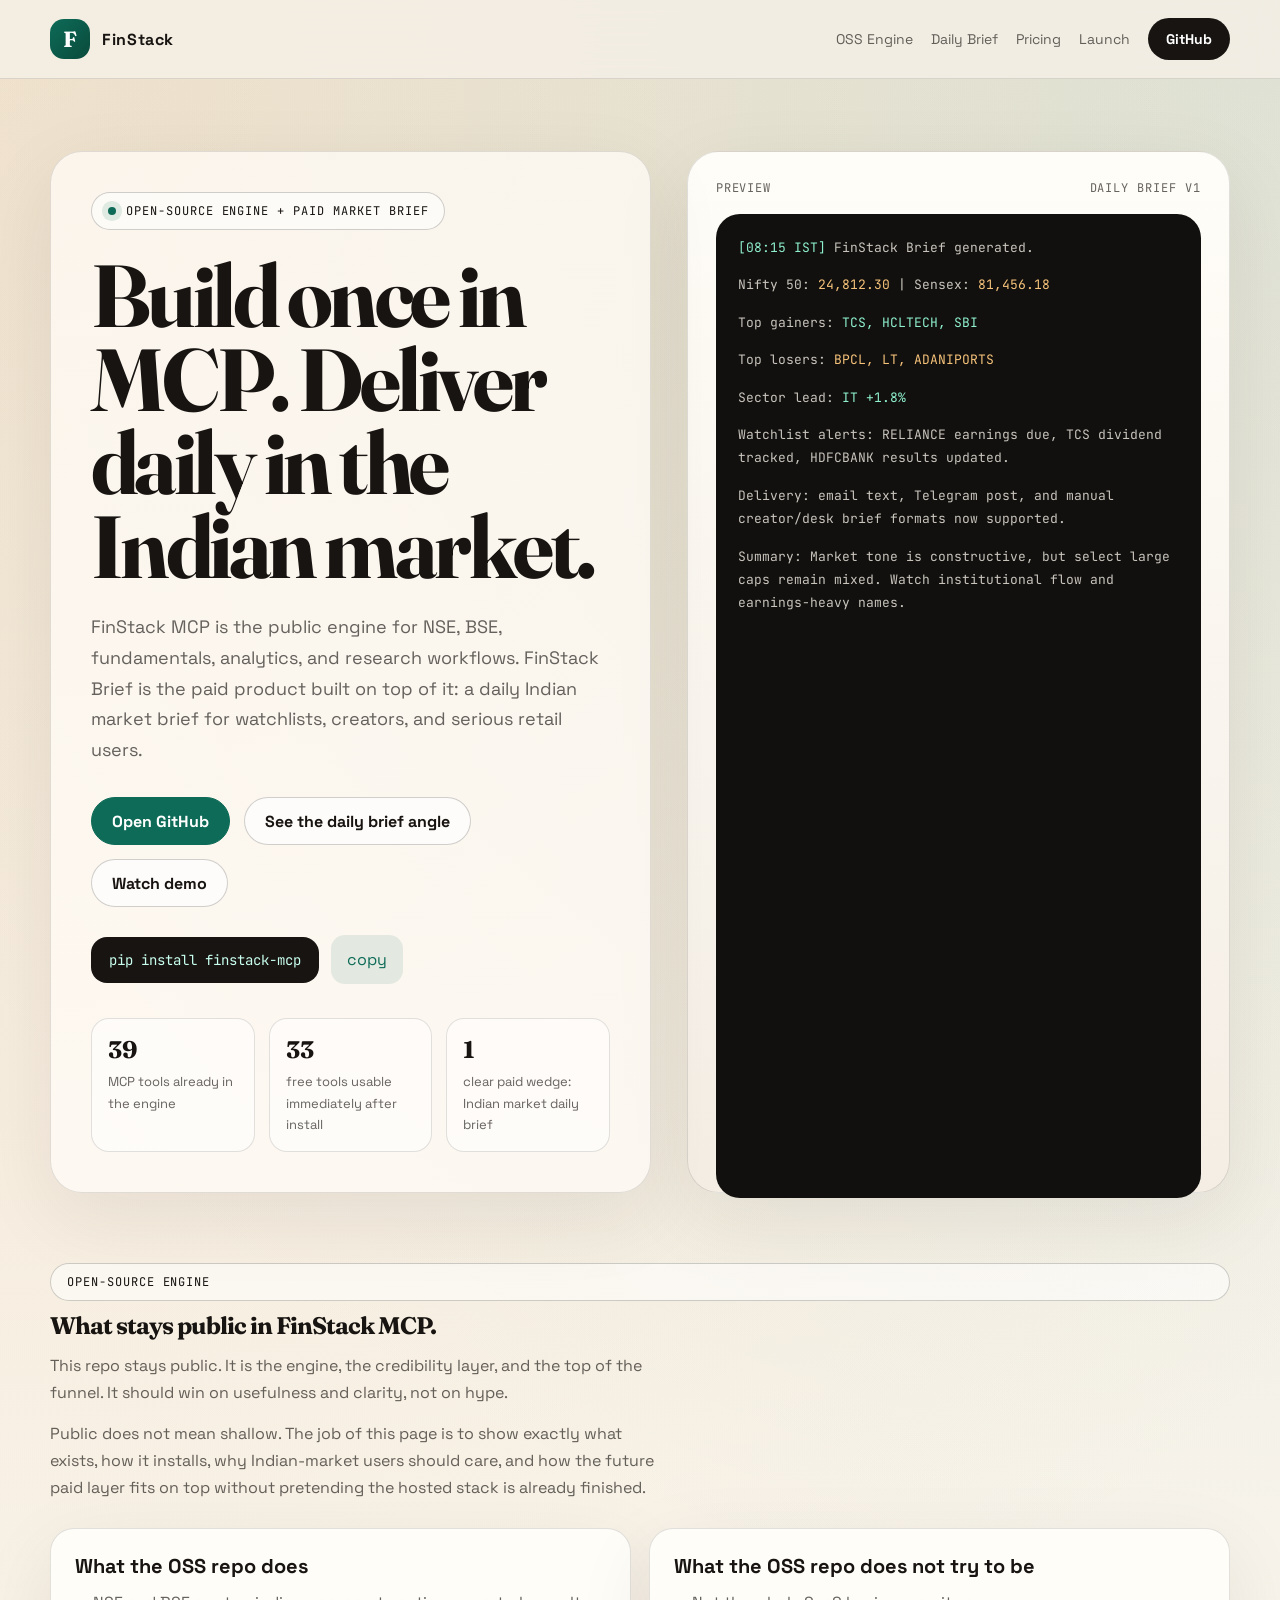
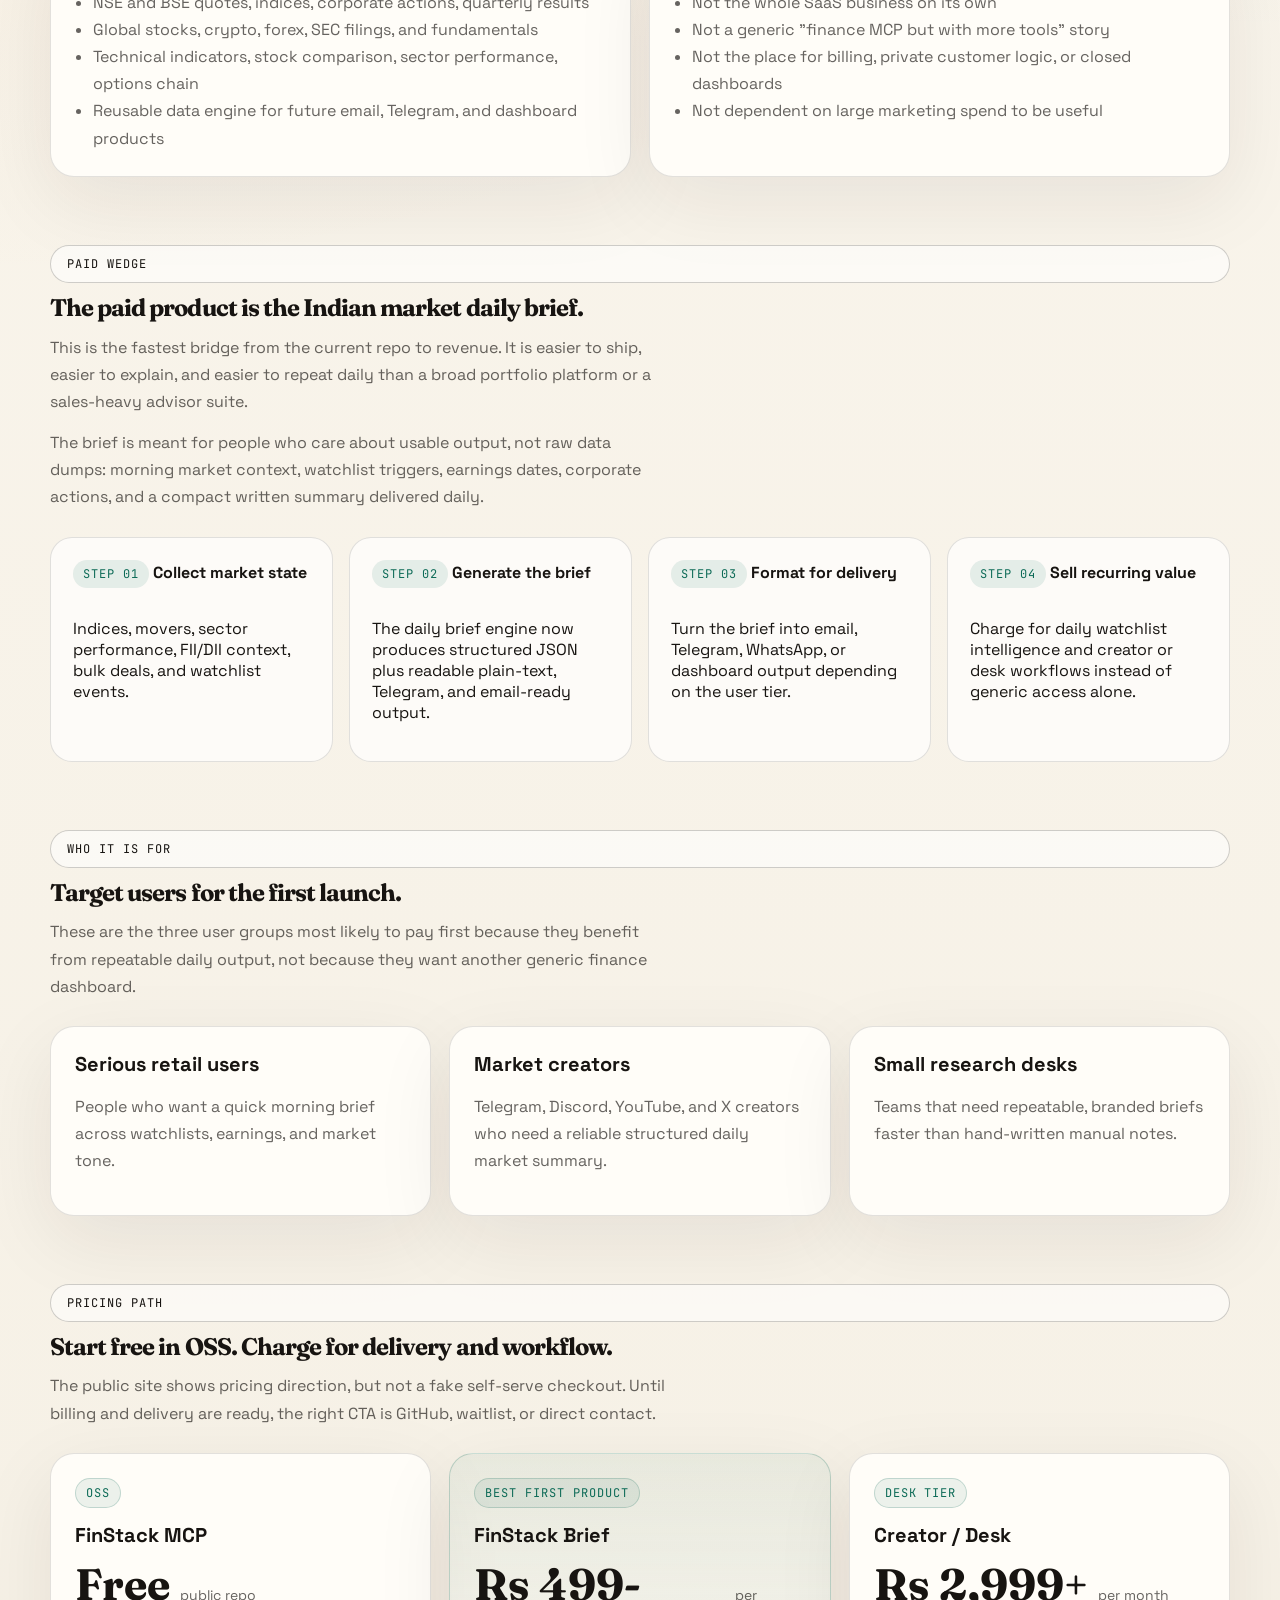
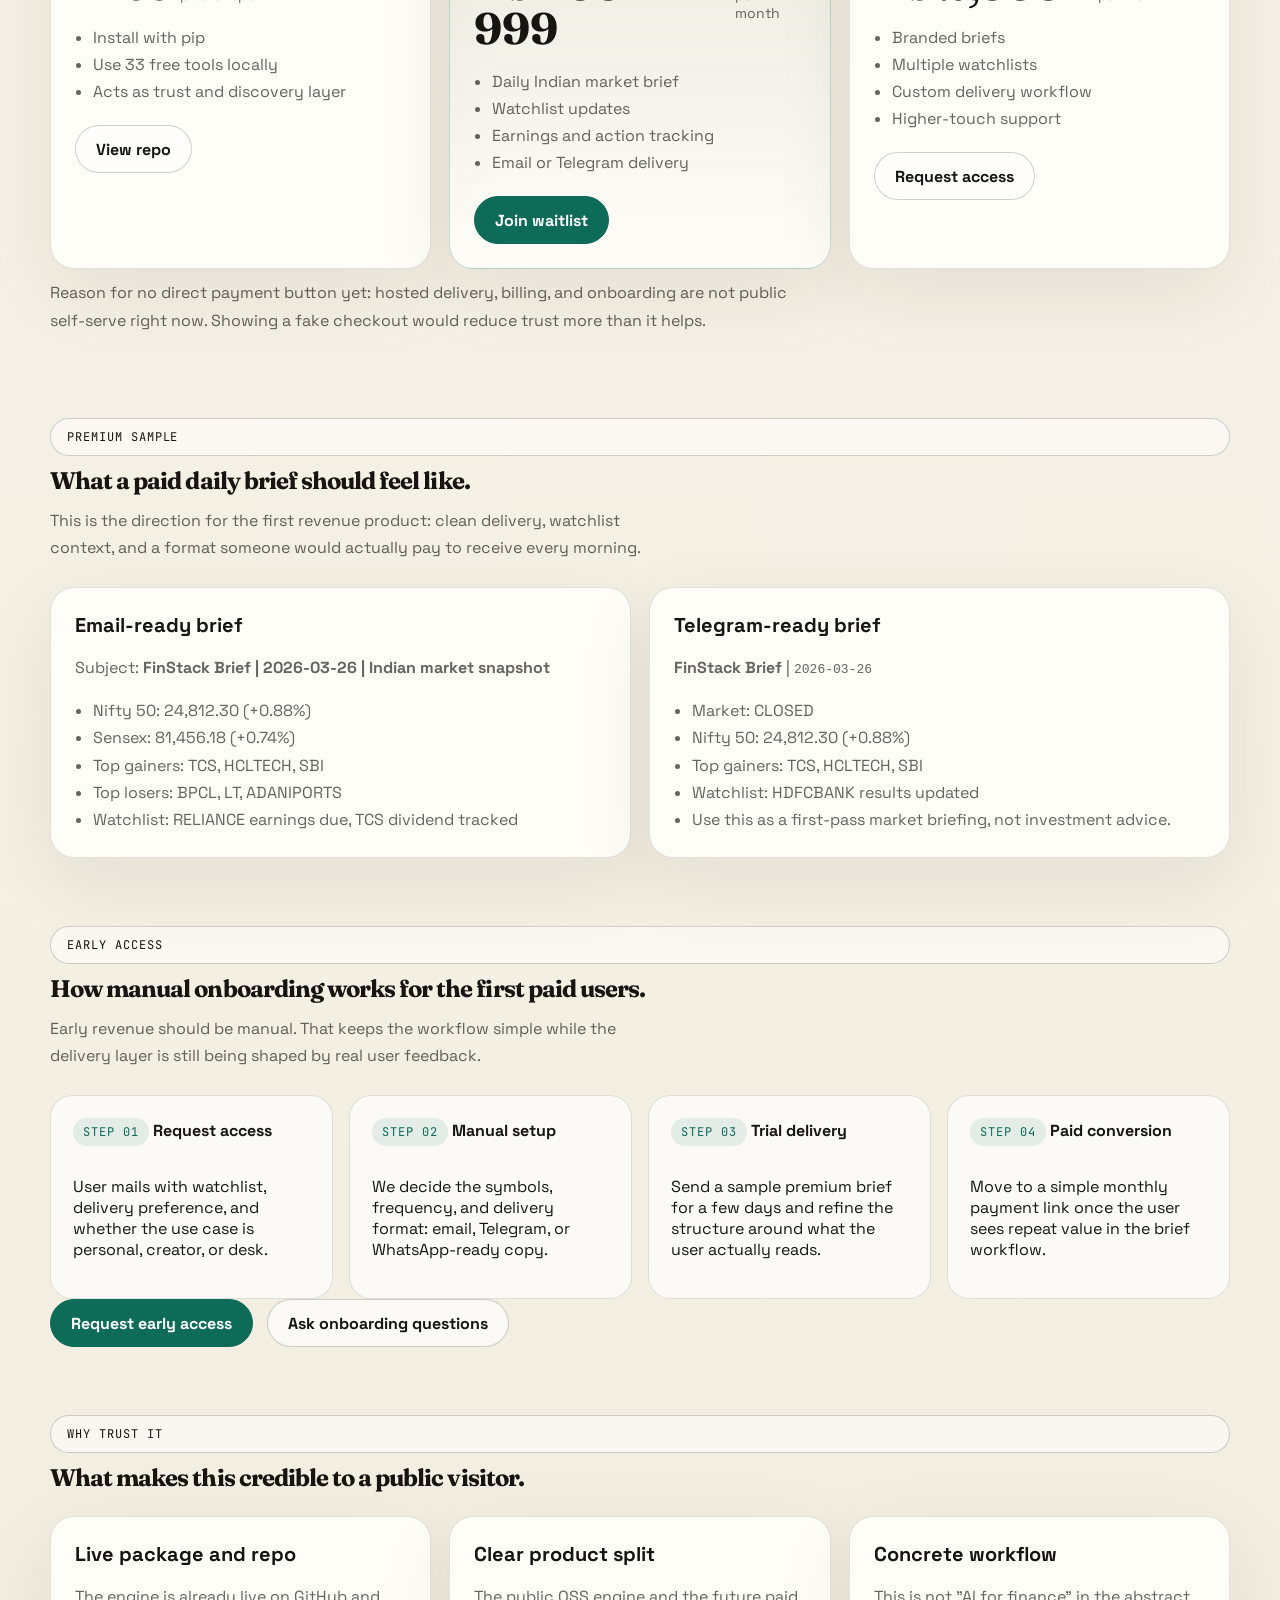
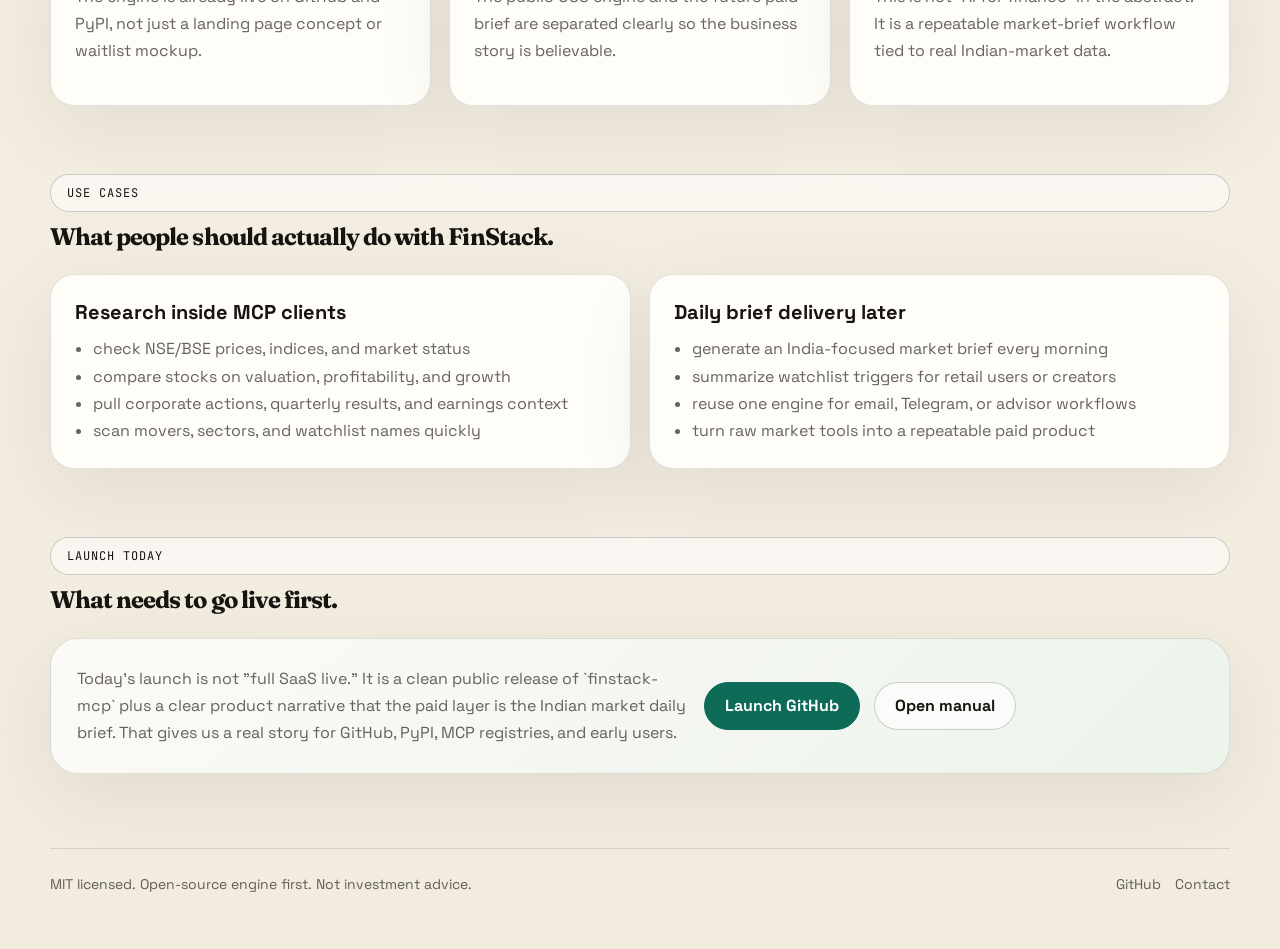
==== landing-page/index.html @ 4c9b4489 "Add delivery-ready brief formats" ====
<!DOCTYPE html>
<html lang="en">
<head>
  <meta charset="UTF-8" />
  <meta name="viewport" content="width=device-width, initial-scale=1.0" />
  <title>FinStack | India-First Market Intelligence</title>
  <meta
    name="description"
    content="FinStack MCP is the open-source engine for Indian market data. FinStack Brief is the paid daily market brief built on top of it."
  />
  <link rel="preconnect" href="https://fonts.googleapis.com" />
  <link rel="preconnect" href="https://fonts.gstatic.com" crossorigin />
  <link
    href="https://fonts.googleapis.com/css2?family=Fraunces:opsz,wght@9..144,600;9..144,700&family=Space+Grotesk:wght@400;500;700&family=JetBrains+Mono:wght@400;600&display=swap"
    rel="stylesheet"
  />
  <style>
    :root {
      --bg: #f6f1e8;
      --surface: rgba(255, 252, 246, 0.76);
      --surface-strong: #fffdf8;
      --ink: #171411;
      --muted: rgba(23, 20, 17, 0.66);
      --line: rgba(23, 20, 17, 0.12);
      --line-strong: rgba(23, 20, 17, 0.2);
      --accent: #0d6b57;
      --accent-soft: rgba(13, 107, 87, 0.1);
      --highlight: #d58d3d;
      --shadow: 0 24px 80px rgba(38, 31, 23, 0.08);
      --radius: 24px;
    }

    * {
      box-sizing: border-box;
    }

    html {
      scroll-behavior: smooth;
    }

    body {
      margin: 0;
      font-family: "Space Grotesk", sans-serif;
      color: var(--ink);
      background:
        radial-gradient(circle at top left, rgba(213, 141, 61, 0.18), transparent 32%),
        radial-gradient(circle at top right, rgba(13, 107, 87, 0.12), transparent 28%),
        linear-gradient(180deg, #fbf7ef 0%, #f2ecdf 100%);
    }

    a {
      color: inherit;
      text-decoration: none;
    }

    button {
      font: inherit;
    }

    .shell {
      width: min(1180px, calc(100vw - 32px));
      margin: 0 auto;
    }

    .pill {
      display: inline-flex;
      align-items: center;
      gap: 10px;
      padding: 10px 16px;
      border: 1px solid var(--line-strong);
      border-radius: 999px;
      background: rgba(255, 255, 255, 0.55);
      font-family: "JetBrains Mono", monospace;
      font-size: 12px;
      letter-spacing: 0.08em;
      text-transform: uppercase;
    }

    .pill-dot {
      width: 8px;
      height: 8px;
      border-radius: 999px;
      background: var(--accent);
      box-shadow: 0 0 0 6px rgba(13, 107, 87, 0.12);
    }

    header {
      position: sticky;
      top: 0;
      z-index: 30;
      backdrop-filter: blur(16px);
      background: rgba(246, 241, 232, 0.8);
      border-bottom: 1px solid var(--line);
    }

    .nav {
      display: flex;
      align-items: center;
      justify-content: space-between;
      padding: 18px 0;
      gap: 24px;
    }

    .brand {
      display: flex;
      align-items: center;
      gap: 12px;
      font-weight: 700;
      letter-spacing: 0.04em;
    }

    .brand-mark {
      width: 40px;
      height: 40px;
      border-radius: 14px;
      display: grid;
      place-items: center;
      background: linear-gradient(135deg, var(--accent), #0a4a3c);
      color: #fff;
      font-family: "Fraunces", serif;
      font-size: 22px;
    }

    .nav-links {
      display: flex;
      align-items: center;
      gap: 18px;
      font-size: 14px;
      color: var(--muted);
    }

    .nav-links a:hover {
      color: var(--ink);
    }

    .nav-cta {
      padding: 12px 18px;
      border-radius: 999px;
      background: var(--ink);
      color: #fff;
      font-size: 14px;
      font-weight: 700;
    }

    .nav-toggle {
      display: none;
      width: 52px;
      height: 52px;
      border: 1px solid var(--line-strong);
      border-radius: 18px;
      background: rgba(255, 255, 255, 0.62);
      align-items: center;
      justify-content: center;
      flex-direction: column;
      gap: 5px;
      cursor: pointer;
      box-shadow: var(--shadow);
      padding: 0;
    }

    .nav-toggle span {
      width: 20px;
      height: 2px;
      border-radius: 999px;
      background: var(--ink);
      transition: transform 0.22s ease, opacity 0.22s ease;
    }

    .nav-toggle.open span:nth-child(1) {
      transform: translateY(7px) rotate(45deg);
    }

    .nav-toggle.open span:nth-child(2) {
      opacity: 0;
    }

    .nav-toggle.open span:nth-child(3) {
      transform: translateY(-7px) rotate(-45deg);
    }

    .mobile-menu {
      position: fixed;
      inset: 82px 12px auto;
      z-index: 35;
      padding: 18px;
      border: 1px solid var(--line);
      border-radius: 28px;
      background: rgba(255, 252, 246, 0.94);
      box-shadow: 0 30px 90px rgba(32, 26, 18, 0.18);
      backdrop-filter: blur(20px);
      display: grid;
      gap: 10px;
      opacity: 0;
      pointer-events: none;
      transform: translateY(-12px);
      transition: opacity 0.22s ease, transform 0.22s ease;
    }

    .mobile-menu.open {
      opacity: 1;
      pointer-events: auto;
      transform: translateY(0);
    }

    .mobile-menu a {
      padding: 14px 16px;
      border-radius: 18px;
      background: rgba(255, 255, 255, 0.66);
      border: 1px solid rgba(23, 20, 17, 0.08);
      font-weight: 600;
    }

    .mobile-menu a.mobile-cta {
      background: var(--ink);
      color: #fff;
    }

    .hero {
      padding: 72px 0 36px;
      display: grid;
      grid-template-columns: minmax(0, 1.05fr) minmax(340px, 0.95fr);
      gap: 36px;
      align-items: stretch;
    }

    .hero-copy,
    .hero-card {
      border: 1px solid var(--line);
      border-radius: 32px;
      background: var(--surface);
      box-shadow: var(--shadow);
    }

    .hero-copy {
      padding: 40px;
      position: relative;
      overflow: hidden;
    }

    .hero-copy::after {
      content: "";
      position: absolute;
      inset: auto -10% -40% auto;
      width: 320px;
      height: 320px;
      border-radius: 999px;
      background: radial-gradient(circle, rgba(13, 107, 87, 0.18), transparent 65%);
      pointer-events: none;
    }

    h1,
    h2 {
      margin: 0;
      font-family: "Fraunces", serif;
      line-height: 0.95;
      letter-spacing: -0.04em;
    }

    h1 {
      margin-top: 24px;
      font-size: clamp(48px, 8vw, 88px);
      max-width: 760px;
    }

    .hero-sub {
      max-width: 620px;
      margin: 24px 0 32px;
      font-size: 18px;
      line-height: 1.7;
      color: var(--muted);
    }

    .hero-actions {
      display: flex;
      flex-wrap: wrap;
      gap: 14px;
      align-items: center;
    }

    .button {
      display: inline-flex;
      align-items: center;
      justify-content: center;
      min-height: 48px;
      padding: 0 20px;
      border-radius: 999px;
      border: 1px solid var(--line-strong);
      font-weight: 700;
      transition: transform 0.2s ease, background 0.2s ease;
    }

    .button:hover {
      transform: translateY(-1px);
    }

    .button.primary {
      background: var(--accent);
      color: #fff;
      border-color: var(--accent);
    }

    .button.secondary {
      background: rgba(255, 255, 255, 0.65);
    }

    .command {
      margin-top: 28px;
      display: flex;
      flex-wrap: wrap;
      gap: 12px;
      align-items: center;
    }

    .command code {
      padding: 14px 18px;
      border-radius: 16px;
      background: #171411;
      color: #c9ffef;
      font-family: "JetBrains Mono", monospace;
      font-size: 14px;
      overflow-wrap: anywhere;
    }

    .command button {
      border: 0;
      border-radius: 14px;
      padding: 14px 16px;
      background: var(--accent-soft);
      color: var(--accent);
      cursor: pointer;
    }

    .hero-grid {
      margin-top: 34px;
      display: grid;
      grid-template-columns: repeat(3, minmax(0, 1fr));
      gap: 14px;
    }

    .mini-card {
      padding: 16px;
      border-radius: 18px;
      border: 1px solid var(--line);
      background: rgba(255, 255, 255, 0.55);
    }

    .mini-card strong {
      display: block;
      margin-bottom: 6px;
      font-size: 24px;
      font-family: "Fraunces", serif;
    }

    .mini-card span {
      color: var(--muted);
      font-size: 13px;
      line-height: 1.5;
    }

    .hero-card {
      padding: 28px;
      display: flex;
      flex-direction: column;
      gap: 18px;
      background:
        linear-gradient(180deg, rgba(255, 253, 248, 0.92), rgba(243, 236, 226, 0.92)),
        var(--surface);
    }

    .card-head {
      display: flex;
      align-items: center;
      justify-content: space-between;
      gap: 12px;
      font-family: "JetBrains Mono", monospace;
      font-size: 12px;
      color: var(--muted);
      text-transform: uppercase;
      letter-spacing: 0.08em;
    }

    .brief-preview {
      padding: 22px;
      border-radius: 24px;
      background: #11100e;
      color: #f6f1e8;
      font-family: "JetBrains Mono", monospace;
      min-height: 100%;
    }

    .brief-preview .accent {
      color: #8ff0ce;
    }

    .brief-preview .highlight {
      color: #f6c27a;
    }

    .brief-preview p {
      margin: 0 0 14px;
      line-height: 1.8;
      font-size: 13px;
      color: rgba(246, 241, 232, 0.8);
    }

    section {
      padding: 34px 0;
    }

    .section-title {
      display: grid;
      gap: 14px;
      margin-bottom: 26px;
    }

    .section-title p {
      margin: 0;
      max-width: 620px;
      color: var(--muted);
      line-height: 1.7;
    }

    .section-note {
      margin-top: 10px;
      color: var(--muted);
      line-height: 1.7;
      max-width: 760px;
    }

    .dual-grid,
    .three-grid,
    .pricing-grid {
      display: grid;
      gap: 18px;
    }

    .dual-grid {
      grid-template-columns: repeat(2, minmax(0, 1fr));
    }

    .three-grid,
    .pricing-grid {
      grid-template-columns: repeat(3, minmax(0, 1fr));
    }

    .panel {
      padding: 24px;
      border: 1px solid var(--line);
      border-radius: var(--radius);
      background: var(--surface-strong);
      box-shadow: var(--shadow);
    }

    .panel h3 {
      margin: 0 0 10px;
      font-size: 20px;
    }

    .panel p,
    .panel li {
      color: var(--muted);
      line-height: 1.7;
    }

    .panel ul {
      padding-left: 18px;
      margin: 0;
    }

    .panel-actions {
      display: flex;
      flex-wrap: wrap;
      gap: 12px;
      margin-top: 20px;
    }

    .flow {
      display: grid;
      grid-template-columns: repeat(4, minmax(0, 1fr));
      gap: 16px;
    }

    .step {
      padding: 22px;
      border-radius: 22px;
      border: 1px solid var(--line);
      background: rgba(255, 255, 255, 0.68);
    }

    .step-label {
      display: inline-flex;
      margin-bottom: 14px;
      padding: 6px 10px;
      border-radius: 999px;
      background: var(--accent-soft);
      color: var(--accent);
      font-family: "JetBrains Mono", monospace;
      font-size: 12px;
      letter-spacing: 0.08em;
      text-transform: uppercase;
    }

    .price {
      display: flex;
      align-items: baseline;
      gap: 10px;
      margin: 14px 0 18px;
    }

    .price strong {
      font-family: "Fraunces", serif;
      font-size: 44px;
      line-height: 1;
    }

    .price span {
      color: var(--muted);
      font-size: 14px;
    }

    .pricing-grid .panel.featured {
      border-color: rgba(13, 107, 87, 0.22);
      background: linear-gradient(180deg, rgba(13, 107, 87, 0.06), rgba(255, 253, 248, 0.95));
    }

    .tag {
      display: inline-flex;
      margin-bottom: 14px;
      padding: 6px 10px;
      border-radius: 999px;
      border: 1px solid rgba(13, 107, 87, 0.2);
      background: rgba(13, 107, 87, 0.08);
      color: var(--accent);
      font-family: "JetBrains Mono", monospace;
      font-size: 12px;
      text-transform: uppercase;
      letter-spacing: 0.08em;
    }

    .launch-card {
      display: grid;
      grid-template-columns: minmax(0, 1.1fr) minmax(280px, 0.9fr);
      gap: 18px;
      align-items: center;
      padding: 26px;
      border-radius: 28px;
      border: 1px solid var(--line);
      background: linear-gradient(135deg, rgba(255, 255, 255, 0.72), rgba(233, 246, 239, 0.72));
      box-shadow: var(--shadow);
    }

    .launch-card p {
      margin: 0;
      color: var(--muted);
      line-height: 1.7;
    }

    footer {
      padding: 40px 0 56px;
      color: var(--muted);
      font-size: 14px;
    }

    .footer-grid {
      display: flex;
      align-items: center;
      justify-content: space-between;
      gap: 18px;
      flex-wrap: wrap;
      padding-top: 26px;
      border-top: 1px solid var(--line);
    }

    .footer-links {
      display: flex;
      flex-wrap: wrap;
      gap: 14px;
    }

    @media (max-width: 980px) {
      .hero,
      .dual-grid,
      .flow,
      .three-grid,
      .pricing-grid,
      .launch-card {
        grid-template-columns: 1fr;
      }

      .nav {
        padding: 16px 0;
      }

      .nav-links {
        display: none;
      }

      .nav-toggle {
        display: inline-flex;
      }
    }

    @media (max-width: 640px) {
      .shell {
        width: min(100vw - 20px, 1180px);
      }

      header {
        position: static;
      }

      .hero-copy,
      .hero-card,
      .panel,
      .launch-card {
        padding: 20px;
      }

      .hero {
        padding-top: 36px;
        gap: 22px;
      }

      h1 {
        font-size: clamp(40px, 16vw, 62px);
      }

      .hero-sub {
        font-size: 16px;
      }

      .hero-grid {
        grid-template-columns: 1fr;
      }

      .hero-actions,
      .command {
        flex-direction: column;
        align-items: stretch;
      }

      .button,
      .command button,
      .command code {
        width: 100%;
        justify-content: center;
      }
    }
  </style>
</head>
<body>
  <header>
    <div class="shell nav">
      <a class="brand" href="./">
        <span class="brand-mark">F</span>
        <span>FinStack</span>
      </a>
      <nav class="nav-links">
        <a href="#engine">OSS Engine</a>
        <a href="#brief">Daily Brief</a>
        <a href="#pricing">Pricing</a>
        <a href="#launch">Launch</a>
        <a
          class="nav-cta"
          href="https://github.com/finstacklabs/finstack-mcp"
          target="_blank"
          rel="noopener noreferrer"
        >GitHub</a>
      </nav>
      <button class="nav-toggle" id="nav-toggle" type="button" aria-label="Open navigation" aria-expanded="false" aria-controls="mobile-menu">
        <span></span>
        <span></span>
        <span></span>
      </button>
    </div>
  </header>

  <div class="mobile-menu" id="mobile-menu">
    <a href="#engine">OSS Engine</a>
    <a href="#brief">Daily Brief</a>
    <a href="#pricing">Pricing</a>
    <a href="#launch">Launch</a>
    <a
      class="mobile-cta"
      href="https://github.com/finstacklabs/finstack-mcp"
      target="_blank"
      rel="noopener noreferrer"
    >Open GitHub</a>
  </div>

  <main class="shell">
    <section class="hero">
      <div class="hero-copy">
        <span class="pill"><span class="pill-dot"></span>Open-source engine + paid market brief</span>
        <h1>Build once in MCP. Deliver daily in the Indian market.</h1>
        <p class="hero-sub">
          FinStack MCP is the public engine for NSE, BSE, fundamentals, analytics, and research workflows.
          FinStack Brief is the paid product built on top of it: a daily Indian market brief for watchlists,
          creators, and serious retail users.
        </p>
        <div class="hero-actions">
          <a
            class="button primary"
            href="https://github.com/finstacklabs/finstack-mcp"
            target="_blank"
            rel="noopener noreferrer"
          >Open GitHub</a>
          <a class="button secondary" href="#brief">See the daily brief angle</a>
          <a
            class="button secondary"
            href="https://drive.google.com/file/d/1sWKAB2K62oUG14YtS5YqEo72Unr9xfq3/view?usp=sharing"
            target="_blank"
            rel="noopener noreferrer"
          >Watch demo</a>
        </div>
        <div class="command">
          <code id="install-command">pip install finstack-mcp</code>
          <button id="copy-button" type="button">copy</button>
        </div>
        <div class="hero-grid">
          <div class="mini-card">
            <strong>39</strong>
            <span>MCP tools already in the engine</span>
          </div>
          <div class="mini-card">
            <strong>33</strong>
            <span>free tools usable immediately after install</span>
          </div>
          <div class="mini-card">
            <strong>1</strong>
            <span>clear paid wedge: Indian market daily brief</span>
          </div>
        </div>
      </div>

      <aside class="hero-card">
        <div class="card-head">
          <span>Preview</span>
          <span>Daily Brief V1</span>
        </div>
        <div class="brief-preview">
          <p><span class="accent">[08:15 IST]</span> FinStack Brief generated.</p>
          <p>Nifty 50: <span class="highlight">24,812.30</span> | Sensex: <span class="highlight">81,456.18</span></p>
          <p>Top gainers: <span class="accent">TCS, HCLTECH, SBI</span></p>
          <p>Top losers: <span class="highlight">BPCL, LT, ADANIPORTS</span></p>
          <p>Sector lead: <span class="accent">IT +1.8%</span></p>
          <p>Watchlist alerts: RELIANCE earnings due, TCS dividend tracked, HDFCBANK results updated.</p>
          <p>Delivery: email text, Telegram post, and manual creator/desk brief formats now supported.</p>
          <p>Summary: Market tone is constructive, but select large caps remain mixed. Watch institutional flow and earnings-heavy names.</p>
        </div>
      </aside>
    </section>

    <section id="engine">
      <div class="section-title">
        <span class="pill">Open-source engine</span>
        <h2>What stays public in FinStack MCP.</h2>
        <p>
          This repo stays public. It is the engine, the credibility layer, and the top of the funnel.
          It should win on usefulness and clarity, not on hype.
        </p>
        <p class="section-note">
          Public does not mean shallow. The job of this page is to show exactly what exists, how it installs,
          why Indian-market users should care, and how the future paid layer fits on top without pretending the hosted stack is already finished.
        </p>
      </div>
      <div class="dual-grid">
        <article class="panel">
          <h3>What the OSS repo does</h3>
          <ul>
            <li>NSE and BSE quotes, indices, corporate actions, quarterly results</li>
            <li>Global stocks, crypto, forex, SEC filings, and fundamentals</li>
            <li>Technical indicators, stock comparison, sector performance, options chain</li>
            <li>Reusable data engine for future email, Telegram, and dashboard products</li>
          </ul>
        </article>
        <article class="panel">
          <h3>What the OSS repo does not try to be</h3>
          <ul>
            <li>Not the whole SaaS business on its own</li>
            <li>Not a generic "finance MCP but with more tools" story</li>
            <li>Not the place for billing, private customer logic, or closed dashboards</li>
            <li>Not dependent on large marketing spend to be useful</li>
          </ul>
        </article>
      </div>
    </section>

    <section id="brief">
      <div class="section-title">
        <span class="pill">Paid wedge</span>
        <h2>The paid product is the Indian market daily brief.</h2>
        <p>
          This is the fastest bridge from the current repo to revenue. It is easier to ship, easier to explain,
          and easier to repeat daily than a broad portfolio platform or a sales-heavy advisor suite.
        </p>
        <p class="section-note">
          The brief is meant for people who care about usable output, not raw data dumps: morning market context,
          watchlist triggers, earnings dates, corporate actions, and a compact written summary delivered daily.
        </p>
      </div>
      <div class="flow">
        <article class="step">
          <span class="step-label">Step 01</span>
          <strong>Collect market state</strong>
          <p>Indices, movers, sector performance, FII/DII context, bulk deals, and watchlist events.</p>
        </article>
        <article class="step">
          <span class="step-label">Step 02</span>
          <strong>Generate the brief</strong>
          <p>The daily brief engine now produces structured JSON plus readable plain-text, Telegram, and email-ready output.</p>
        </article>
        <article class="step">
          <span class="step-label">Step 03</span>
          <strong>Format for delivery</strong>
          <p>Turn the brief into email, Telegram, WhatsApp, or dashboard output depending on the user tier.</p>
        </article>
        <article class="step">
          <span class="step-label">Step 04</span>
          <strong>Sell recurring value</strong>
          <p>Charge for daily watchlist intelligence and creator or desk workflows instead of generic access alone.</p>
        </article>
      </div>
    </section>

    <section>
      <div class="section-title">
        <span class="pill">Who it is for</span>
        <h2>Target users for the first launch.</h2>
        <p>
          These are the three user groups most likely to pay first because they benefit from repeatable daily output,
          not because they want another generic finance dashboard.
        </p>
      </div>
      <div class="three-grid">
        <article class="panel">
          <h3>Serious retail users</h3>
          <p>People who want a quick morning brief across watchlists, earnings, and market tone.</p>
        </article>
        <article class="panel">
          <h3>Market creators</h3>
          <p>Telegram, Discord, YouTube, and X creators who need a reliable structured daily market summary.</p>
        </article>
        <article class="panel">
          <h3>Small research desks</h3>
          <p>Teams that need repeatable, branded briefs faster than hand-written manual notes.</p>
        </article>
      </div>
    </section>

    <section id="pricing">
      <div class="section-title">
        <span class="pill">Pricing path</span>
        <h2>Start free in OSS. Charge for delivery and workflow.</h2>
        <p>
          The public site shows pricing direction, but not a fake self-serve checkout. Until billing and delivery are ready,
          the right CTA is GitHub, waitlist, or direct contact.
        </p>
      </div>
      <div class="pricing-grid">
        <article class="panel">
          <span class="tag">OSS</span>
          <h3>FinStack MCP</h3>
          <div class="price"><strong>Free</strong><span>public repo</span></div>
          <ul>
            <li>Install with pip</li>
            <li>Use 33 free tools locally</li>
            <li>Acts as trust and discovery layer</li>
          </ul>
          <div class="panel-actions">
            <a
              class="button secondary"
              href="https://github.com/finstacklabs/finstack-mcp"
              target="_blank"
              rel="noopener noreferrer"
            >View repo</a>
          </div>
        </article>
        <article class="panel featured">
          <span class="tag">Best first product</span>
          <h3>FinStack Brief</h3>
          <div class="price"><strong>Rs 499-999</strong><span>per month</span></div>
          <ul>
            <li>Daily Indian market brief</li>
            <li>Watchlist updates</li>
            <li>Earnings and action tracking</li>
            <li>Email or Telegram delivery</li>
          </ul>
          <div class="panel-actions">
            <a
              class="button primary"
              href="mailto:arunodayya32@gmail.com?subject=FinStack%20Brief%20waitlist"
            >Join waitlist</a>
          </div>
        </article>
        <article class="panel">
          <span class="tag">Desk tier</span>
          <h3>Creator / Desk</h3>
          <div class="price"><strong>Rs 2,999+</strong><span>per month</span></div>
          <ul>
            <li>Branded briefs</li>
            <li>Multiple watchlists</li>
            <li>Custom delivery workflow</li>
            <li>Higher-touch support</li>
          </ul>
          <div class="panel-actions">
            <a
              class="button secondary"
              href="mailto:arunodayya32@gmail.com?subject=FinStack%20Desk%20plan"
            >Request access</a>
          </div>
        </article>
      </div>
      <p class="section-note">
        Reason for no direct payment button yet: hosted delivery, billing, and onboarding are not public self-serve right now.
        Showing a fake checkout would reduce trust more than it helps.
      </p>
    </section>

    <section>
      <div class="section-title">
        <span class="pill">Premium sample</span>
        <h2>What a paid daily brief should feel like.</h2>
        <p>
          This is the direction for the first revenue product: clean delivery, watchlist context, and a format someone would actually pay to receive every morning.
        </p>
      </div>
      <div class="dual-grid">
        <article class="panel">
          <h3>Email-ready brief</h3>
          <p>
            Subject: <strong>FinStack Brief | 2026-03-26 | Indian market snapshot</strong>
          </p>
          <ul>
            <li>Nifty 50: 24,812.30 (+0.88%)</li>
            <li>Sensex: 81,456.18 (+0.74%)</li>
            <li>Top gainers: TCS, HCLTECH, SBI</li>
            <li>Top losers: BPCL, LT, ADANIPORTS</li>
            <li>Watchlist: RELIANCE earnings due, TCS dividend tracked</li>
          </ul>
        </article>
        <article class="panel">
          <h3>Telegram-ready brief</h3>
          <p>
            <strong>FinStack Brief</strong> | <code>2026-03-26</code>
          </p>
          <ul>
            <li>Market: CLOSED</li>
            <li>Nifty 50: 24,812.30 (+0.88%)</li>
            <li>Top gainers: TCS, HCLTECH, SBI</li>
            <li>Watchlist: HDFCBANK results updated</li>
            <li>Use this as a first-pass market briefing, not investment advice.</li>
          </ul>
        </article>
      </div>
    </section>

    <section>
      <div class="section-title">
        <span class="pill">Early access</span>
        <h2>How manual onboarding works for the first paid users.</h2>
        <p>
          Early revenue should be manual. That keeps the workflow simple while the delivery layer is still being shaped by real user feedback.
        </p>
      </div>
      <div class="flow">
        <article class="step">
          <span class="step-label">Step 01</span>
          <strong>Request access</strong>
          <p>User mails with watchlist, delivery preference, and whether the use case is personal, creator, or desk.</p>
        </article>
        <article class="step">
          <span class="step-label">Step 02</span>
          <strong>Manual setup</strong>
          <p>We decide the symbols, frequency, and delivery format: email, Telegram, or WhatsApp-ready copy.</p>
        </article>
        <article class="step">
          <span class="step-label">Step 03</span>
          <strong>Trial delivery</strong>
          <p>Send a sample premium brief for a few days and refine the structure around what the user actually reads.</p>
        </article>
        <article class="step">
          <span class="step-label">Step 04</span>
          <strong>Paid conversion</strong>
          <p>Move to a simple monthly payment link once the user sees repeat value in the brief workflow.</p>
        </article>
      </div>
      <div class="hero-actions">
        <a
          class="button primary"
          href="mailto:arunodayya32@gmail.com?subject=FinStack%20Brief%20early%20access&body=Name%3A%0AUse%20case%20(personal%20%2F%20creator%20%2F%20desk)%3A%0AWatchlist%3A%0ADelivery%20format%20(email%20%2F%20telegram)%3A"
        >Request early access</a>
        <a
          class="button secondary"
          href="mailto:arunodayya32@gmail.com?subject=FinStack%20manual%20onboarding"
        >Ask onboarding questions</a>
      </div>
    </section>

    <section>
      <div class="section-title">
        <span class="pill">Why trust it</span>
        <h2>What makes this credible to a public visitor.</h2>
      </div>
      <div class="three-grid">
        <article class="panel">
          <h3>Live package and repo</h3>
          <p>The engine is already live on GitHub and PyPI, not just a landing page concept or waitlist mockup.</p>
        </article>
        <article class="panel">
          <h3>Clear product split</h3>
          <p>The public OSS engine and the future paid brief are separated clearly so the business story is believable.</p>
        </article>
        <article class="panel">
          <h3>Concrete workflow</h3>
          <p>This is not "AI for finance" in the abstract. It is a repeatable market-brief workflow tied to real Indian-market data.</p>
        </article>
      </div>
    </section>

    <section>
      <div class="section-title">
        <span class="pill">Use cases</span>
        <h2>What people should actually do with FinStack.</h2>
      </div>
      <div class="dual-grid">
        <article class="panel">
          <h3>Research inside MCP clients</h3>
          <ul>
            <li>check NSE/BSE prices, indices, and market status</li>
            <li>compare stocks on valuation, profitability, and growth</li>
            <li>pull corporate actions, quarterly results, and earnings context</li>
            <li>scan movers, sectors, and watchlist names quickly</li>
          </ul>
        </article>
        <article class="panel">
          <h3>Daily brief delivery later</h3>
          <ul>
            <li>generate an India-focused market brief every morning</li>
            <li>summarize watchlist triggers for retail users or creators</li>
            <li>reuse one engine for email, Telegram, or advisor workflows</li>
            <li>turn raw market tools into a repeatable paid product</li>
          </ul>
        </article>
      </div>
    </section>

    <section id="launch">
      <div class="section-title">
        <span class="pill">Launch today</span>
        <h2>What needs to go live first.</h2>
      </div>
      <div class="launch-card">
        <div>
          <p>
            Today's launch is not "full SaaS live." It is a clean public release of `finstack-mcp` plus a clear
            product narrative that the paid layer is the Indian market daily brief. That gives us a real story for
            GitHub, PyPI, MCP registries, and early users.
          </p>
        </div>
        <div class="hero-actions">
          <a
            class="button primary"
            href="https://github.com/finstacklabs/finstack-mcp"
            target="_blank"
            rel="noopener noreferrer"
          >Launch GitHub</a>
          <a
            class="button secondary"
            href="https://github.com/finstacklabs/finstack-mcp/blob/main/docs/FINSTACK_OPERATING_MANUAL.md"
            target="_blank"
            rel="noopener noreferrer"
          >Open manual</a>
        </div>
      </div>
    </section>
  </main>

  <footer class="shell">
    <div class="footer-grid">
      <span>MIT licensed. Open-source engine first. Not investment advice.</span>
      <div class="footer-links">
        <a href="https://github.com/finstacklabs/finstack-mcp" target="_blank" rel="noopener noreferrer">GitHub</a>
        <a href="mailto:arunodayya32@gmail.com">Contact</a>
      </div>
    </div>
  </footer>

  <script>
    const copyButton = document.getElementById("copy-button");
    const installCommand = document.getElementById("install-command").textContent;
    const navToggle = document.getElementById("nav-toggle");
    const mobileMenu = document.getElementById("mobile-menu");
    const mobileLinks = mobileMenu.querySelectorAll("a");

    copyButton.addEventListener("click", async () => {
      try {
        await navigator.clipboard.writeText(installCommand);
        copyButton.textContent = "copied";
        window.setTimeout(() => {
          copyButton.textContent = "copy";
        }, 1800);
      } catch (error) {
        copyButton.textContent = "failed";
      }
    });

    function closeMobileMenu() {
      navToggle.classList.remove("open");
      navToggle.setAttribute("aria-expanded", "false");
      mobileMenu.classList.remove("open");
      document.body.style.overflow = "";
    }

    navToggle.addEventListener("click", () => {
      const isOpen = mobileMenu.classList.toggle("open");
      navToggle.classList.toggle("open", isOpen);
      navToggle.setAttribute("aria-expanded", String(isOpen));
      document.body.style.overflow = isOpen ? "hidden" : "";
    });

    mobileLinks.forEach((link) => {
      link.addEventListener("click", closeMobileMenu);
    });

    window.addEventListener("resize", () => {
      if (window.innerWidth > 980) {
        closeMobileMenu();
      }
    });
  </script>
</body>
</html>
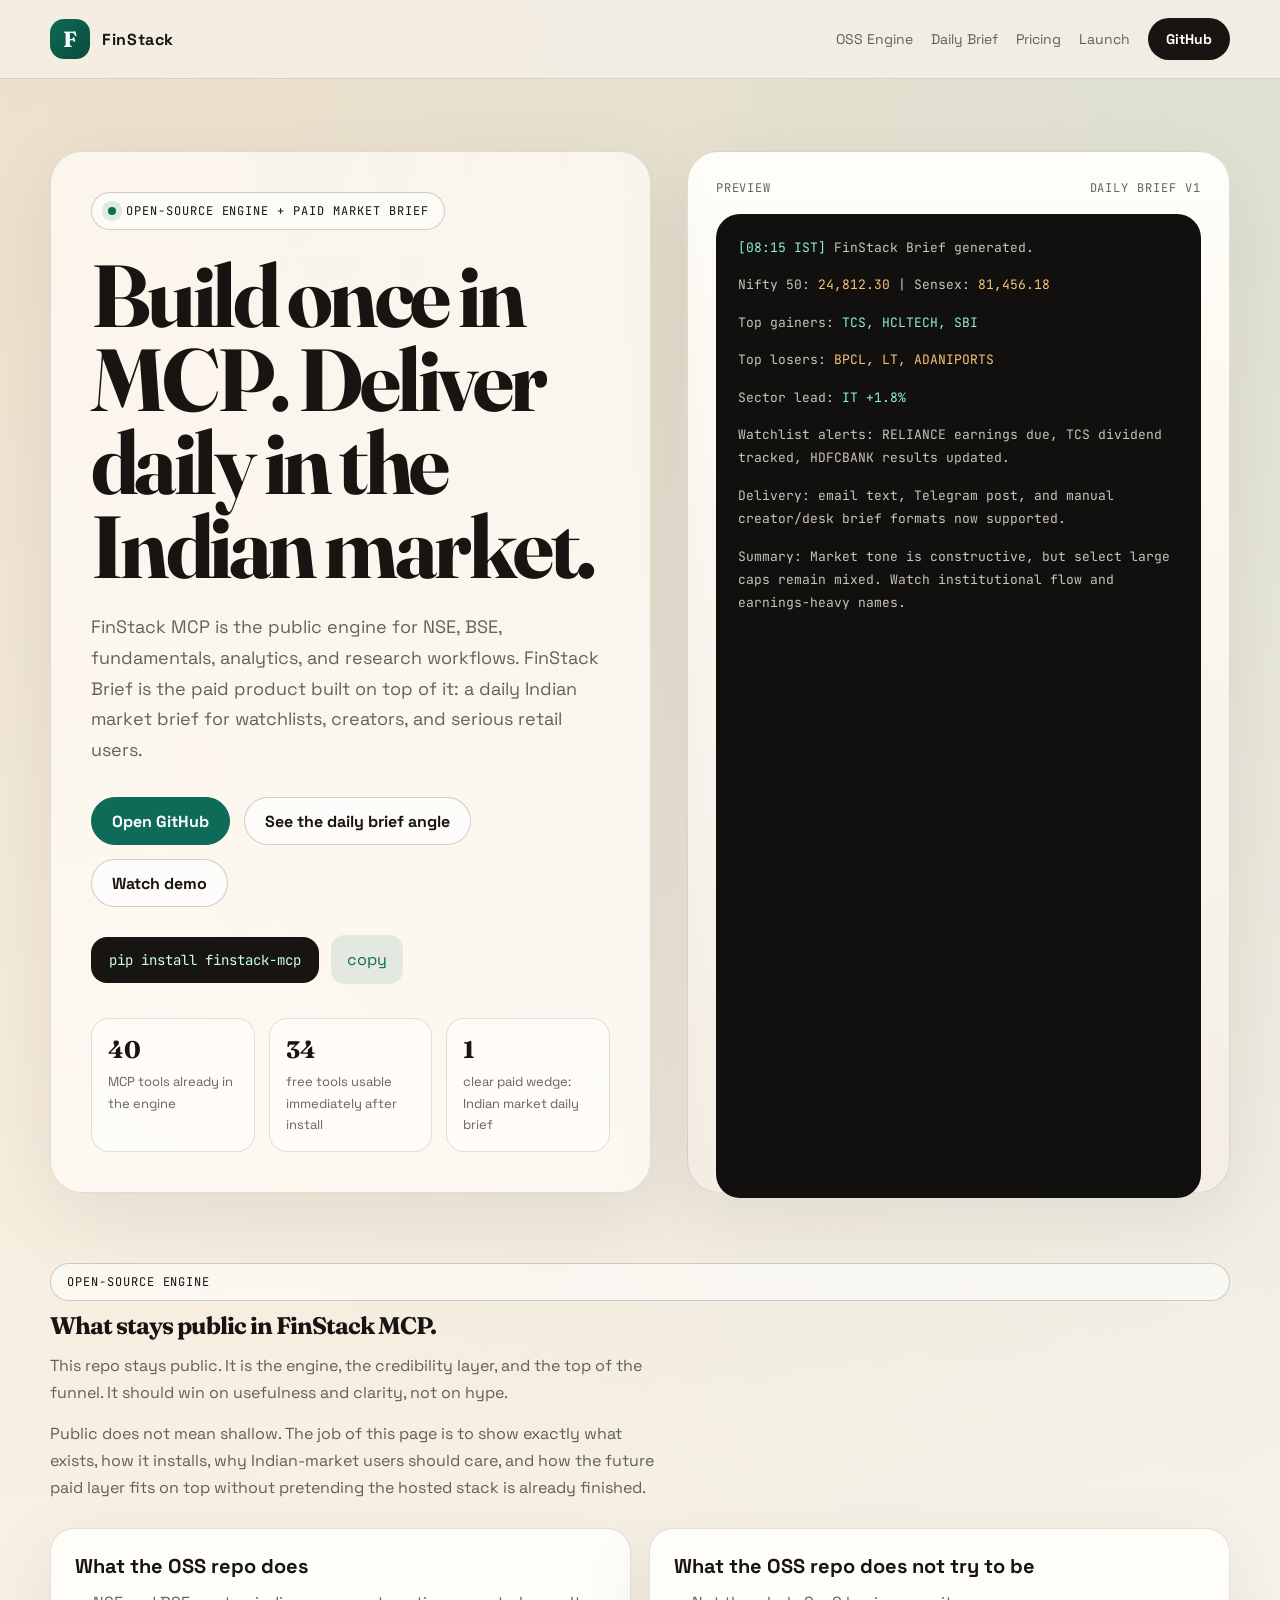
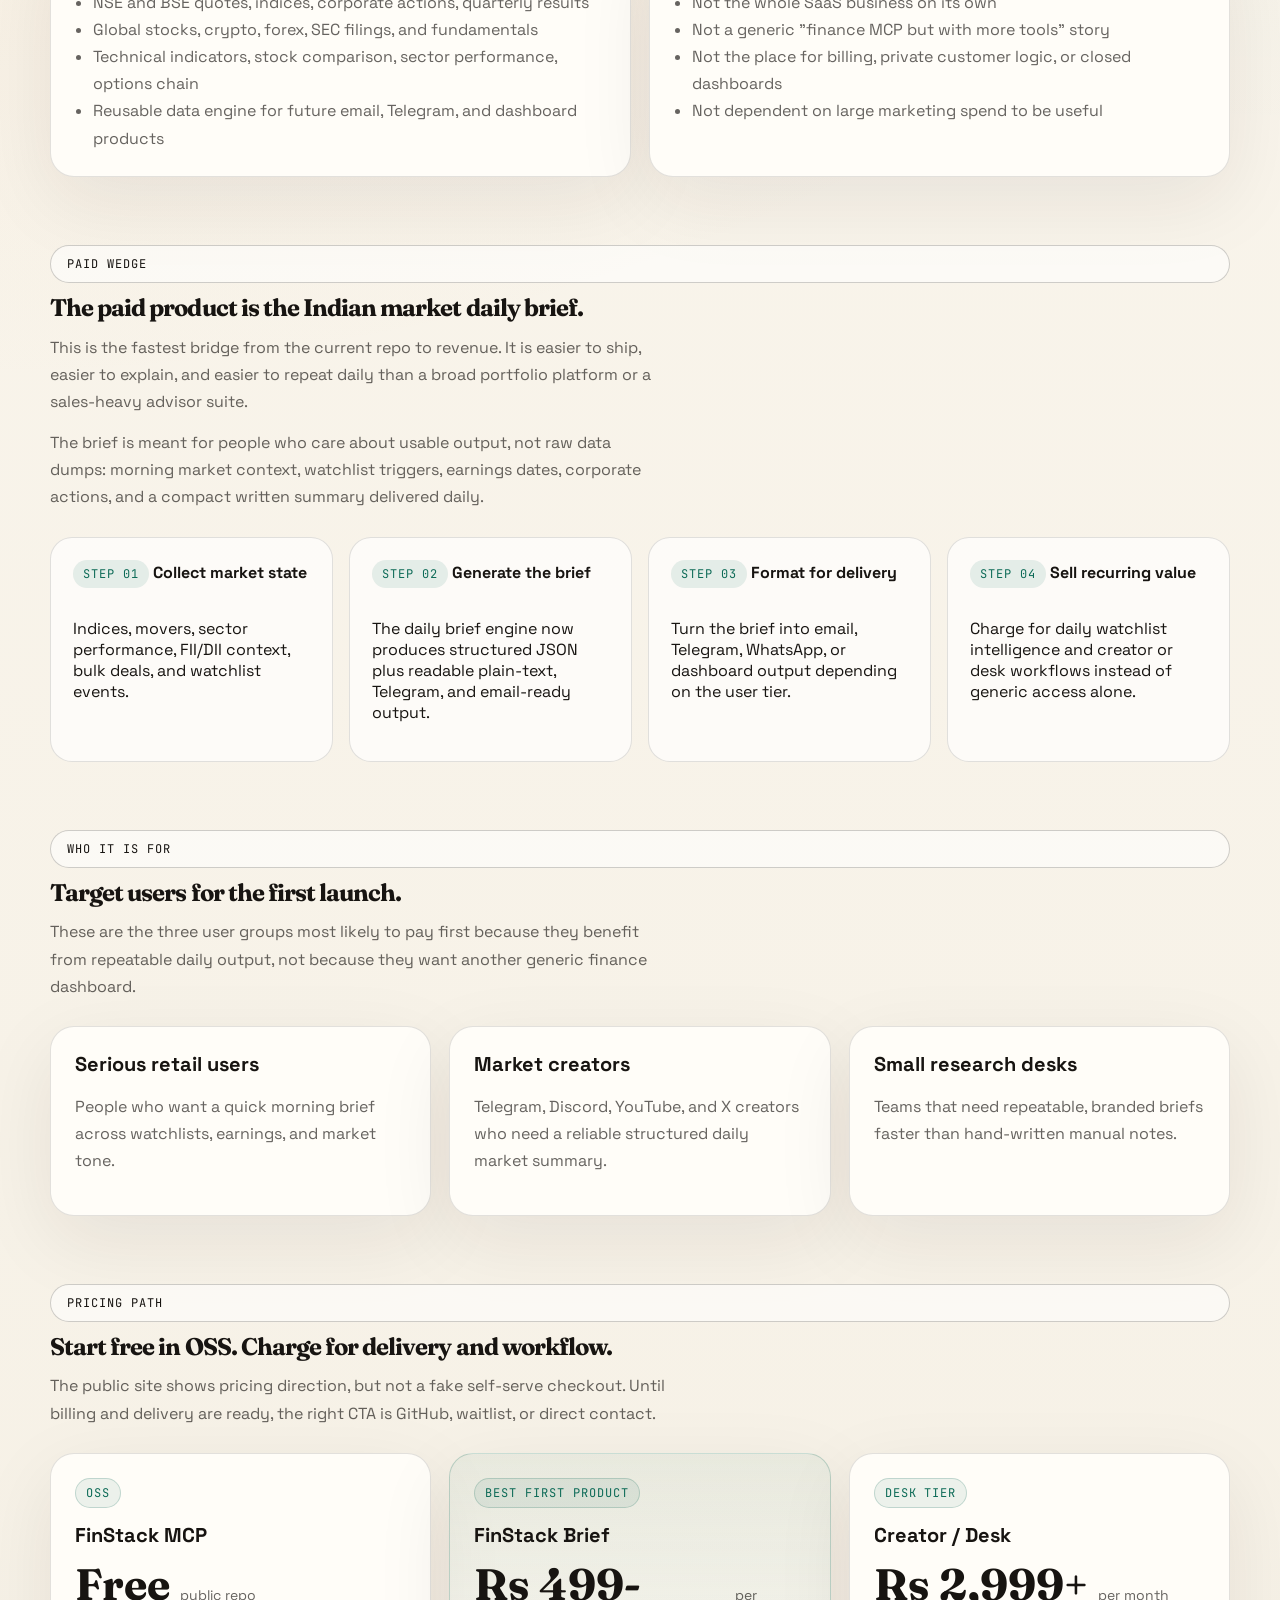
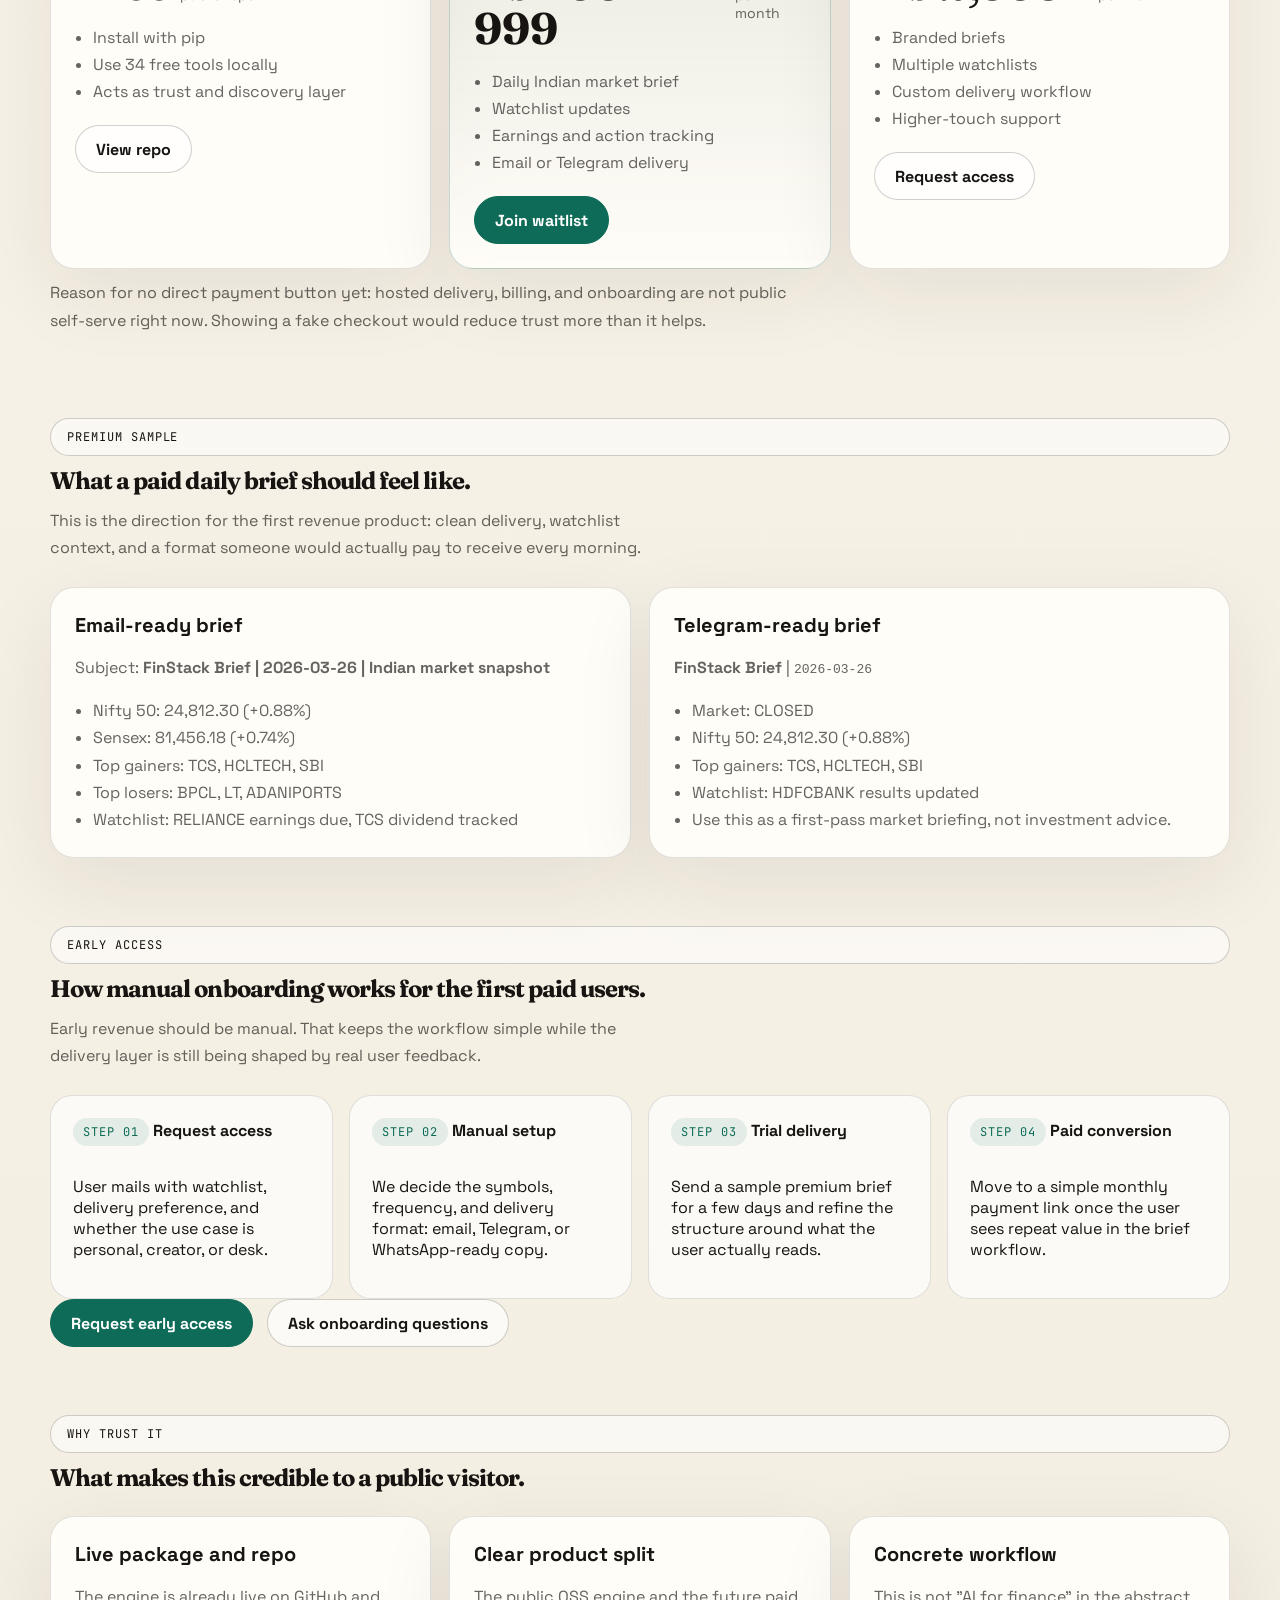
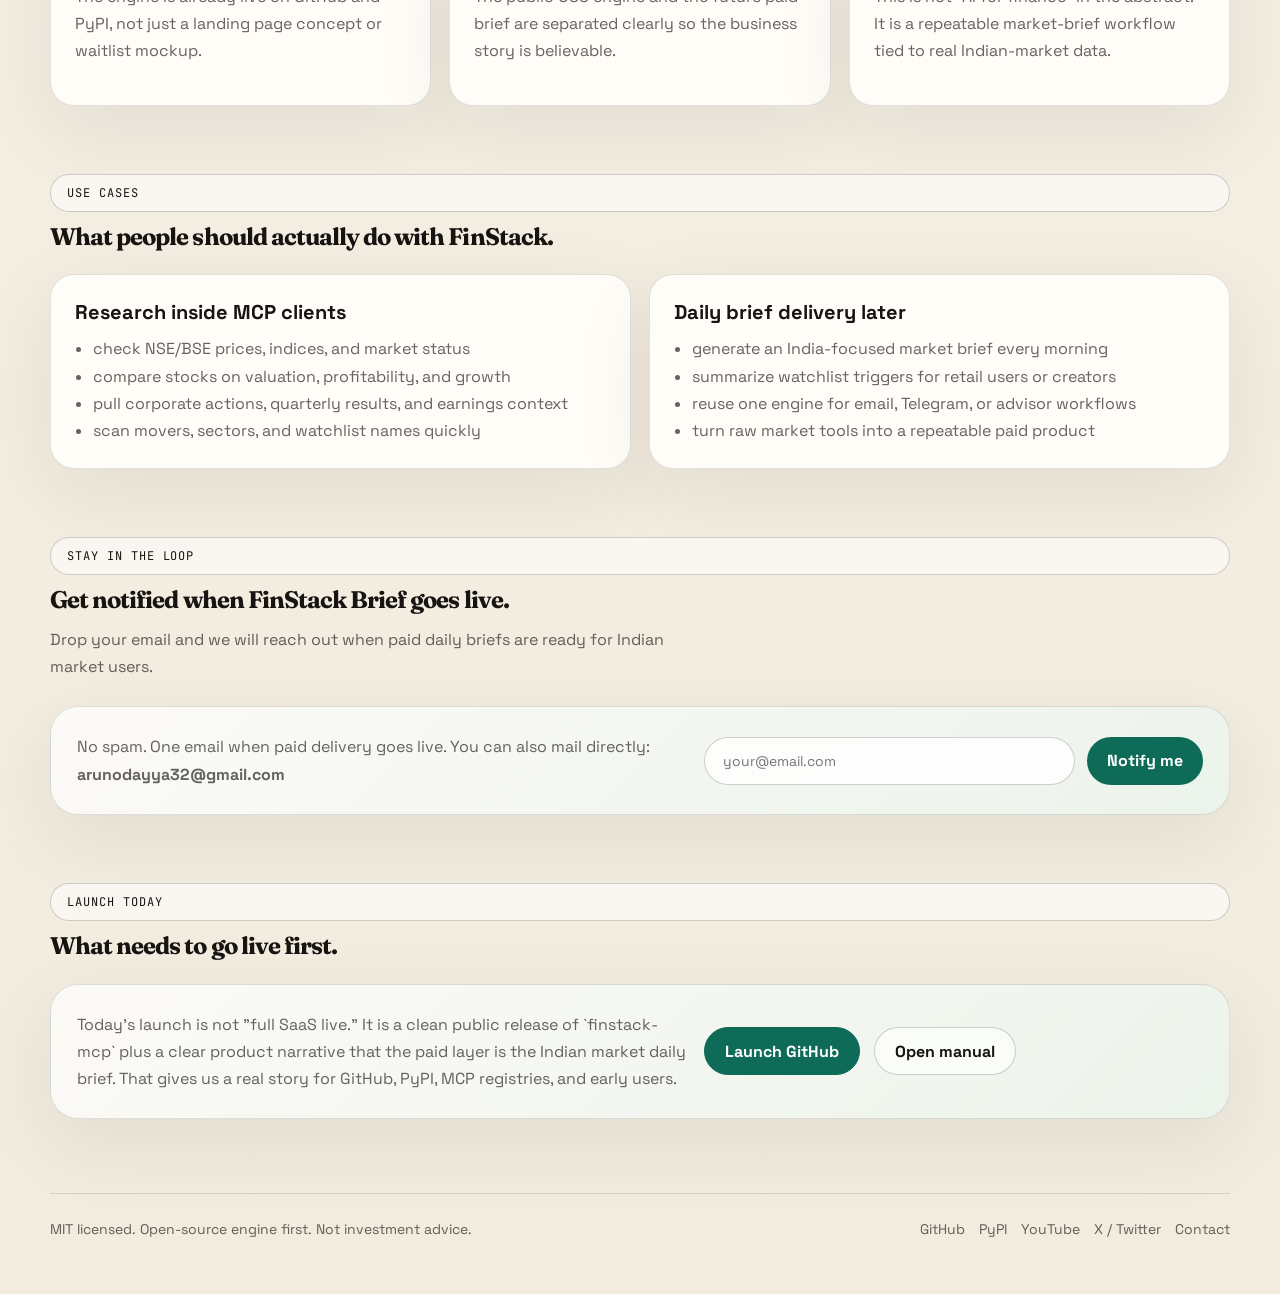
==== commit 5c92db95: "fix: update landing page — 40 tools, YouTube link, email waitlist, footer links" ====
--- a/landing-page/index.html
+++ b/landing-page/index.html
@@ -708,7 +708,7 @@
           <a class="button secondary" href="#brief">See the daily brief angle</a>
           <a
             class="button secondary"
-            href="https://drive.google.com/file/d/1sWKAB2K62oUG14YtS5YqEo72Unr9xfq3/view?usp=sharing"
+            href="https://youtu.be/PWK89gBbHEM"
             target="_blank"
             rel="noopener noreferrer"
           >Watch demo</a>
@@ -719,11 +719,11 @@
         </div>
         <div class="hero-grid">
           <div class="mini-card">
-            <strong>39</strong>
+            <strong>40</strong>
             <span>MCP tools already in the engine</span>
           </div>
           <div class="mini-card">
-            <strong>33</strong>
+            <strong>34</strong>
             <span>free tools usable immediately after install</span>
           </div>
           <div class="mini-card">
@@ -864,7 +864,7 @@
           <div class="price"><strong>Free</strong><span>public repo</span></div>
           <ul>
             <li>Install with pip</li>
-            <li>Use 33 free tools locally</li>
+            <li>Use 34 free tools locally</li>
             <li>Acts as trust and discovery layer</li>
           </ul>
           <div class="panel-actions">
@@ -1042,6 +1042,37 @@
             <li>turn raw market tools into a repeatable paid product</li>
           </ul>
         </article>
+      </div>
+    </section>
+
+    <section id="waitlist">
+      <div class="section-title">
+        <span class="pill">Stay in the loop</span>
+        <h2>Get notified when FinStack Brief goes live.</h2>
+        <p>Drop your email and we will reach out when paid daily briefs are ready for Indian market users.</p>
+      </div>
+      <div class="launch-card">
+        <div>
+          <p>No spam. One email when paid delivery goes live. You can also mail directly: <strong>arunodayya32@gmail.com</strong></p>
+        </div>
+        <form
+          action="https://formspree.io/f/xpwrqdgb"
+          method="POST"
+          style="display:flex;flex-wrap:wrap;gap:12px;align-items:center;"
+        >
+          <input
+            type="email"
+            name="email"
+            placeholder="your@email.com"
+            required
+            style="flex:1;min-width:200px;padding:14px 18px;border-radius:999px;border:1px solid rgba(23,20,17,0.2);background:rgba(255,255,255,0.8);font-family:inherit;font-size:14px;"
+          />
+          <button
+            type="submit"
+            class="button primary"
+            style="border:none;cursor:pointer;"
+          >Notify me</button>
+        </form>
       </div>
     </section>
 
@@ -1081,6 +1112,9 @@
       <span>MIT licensed. Open-source engine first. Not investment advice.</span>
       <div class="footer-links">
         <a href="https://github.com/finstacklabs/finstack-mcp" target="_blank" rel="noopener noreferrer">GitHub</a>
+        <a href="https://pypi.org/project/finstack-mcp/" target="_blank" rel="noopener noreferrer">PyPI</a>
+        <a href="https://youtu.be/PWK89gBbHEM" target="_blank" rel="noopener noreferrer">YouTube</a>
+        <a href="https://x.com/finstacklabs1" target="_blank" rel="noopener noreferrer">X / Twitter</a>
         <a href="mailto:arunodayya32@gmail.com">Contact</a>
       </div>
     </div>
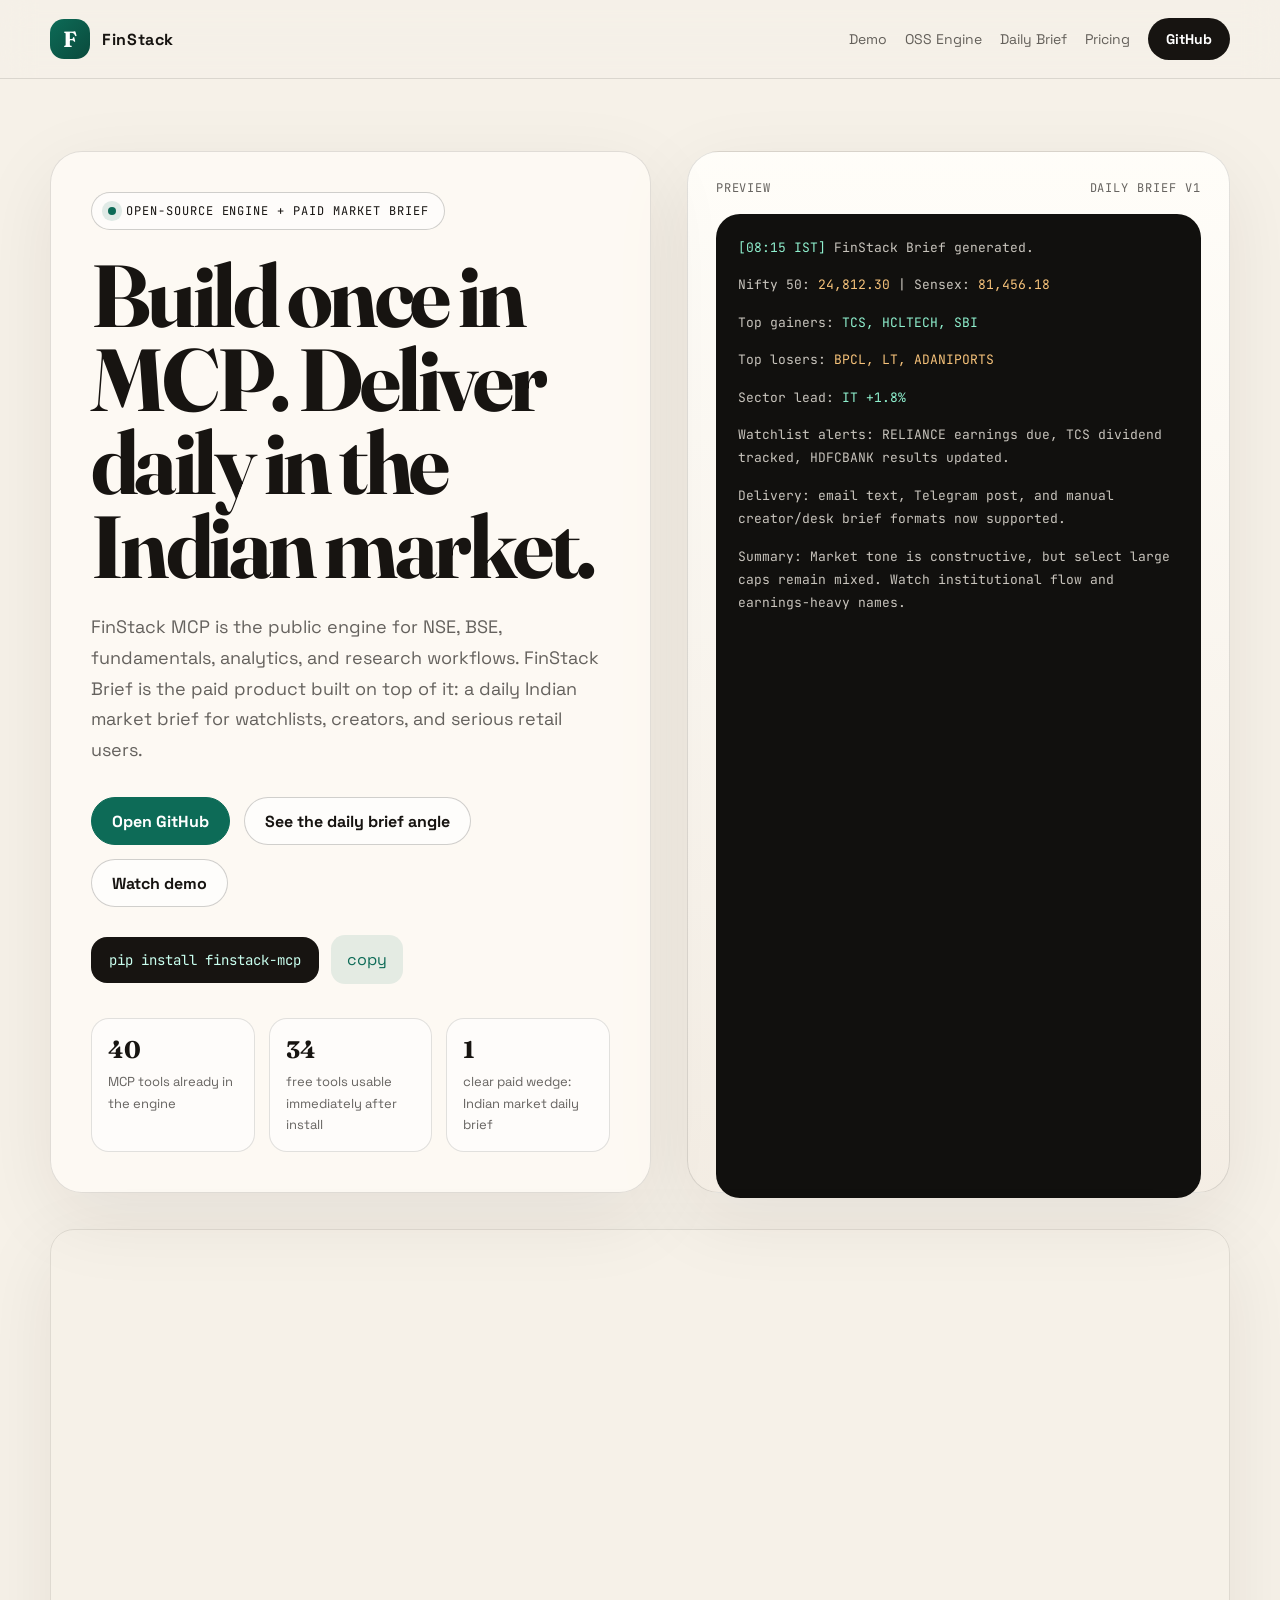
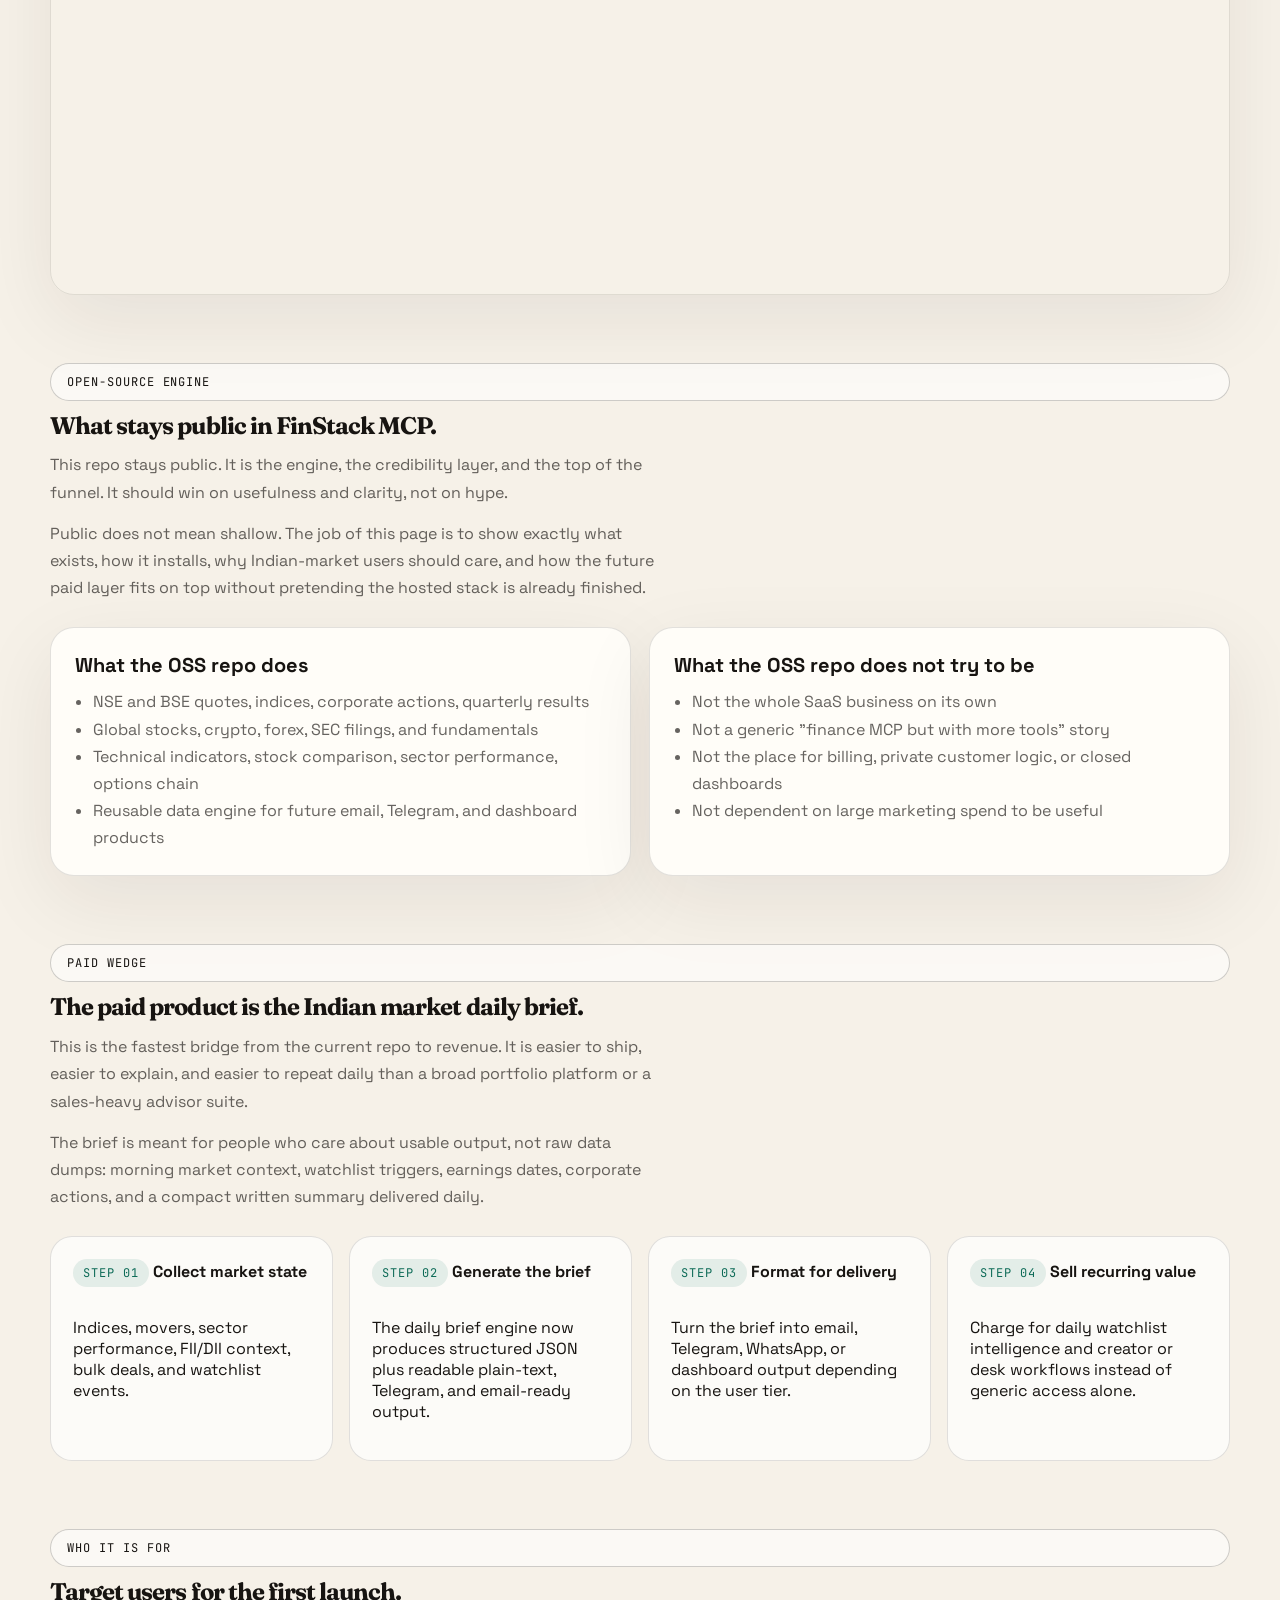
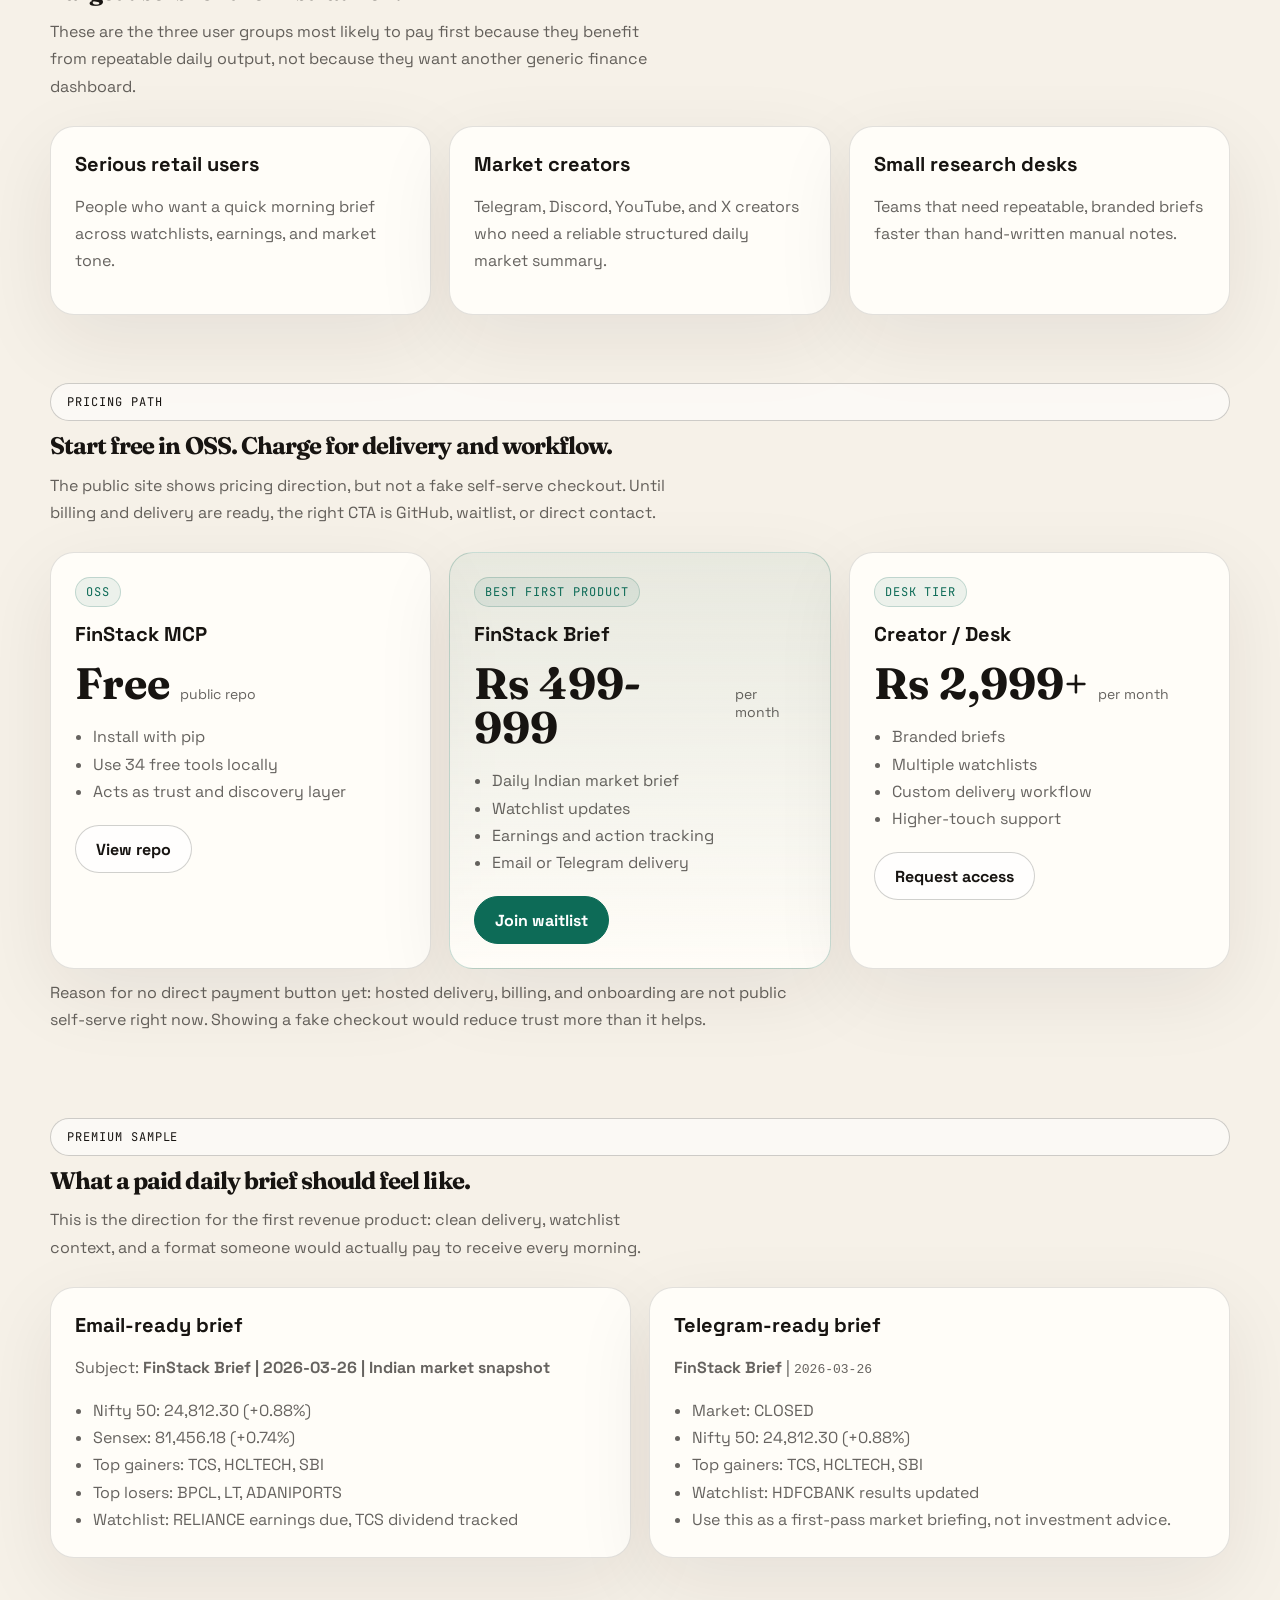
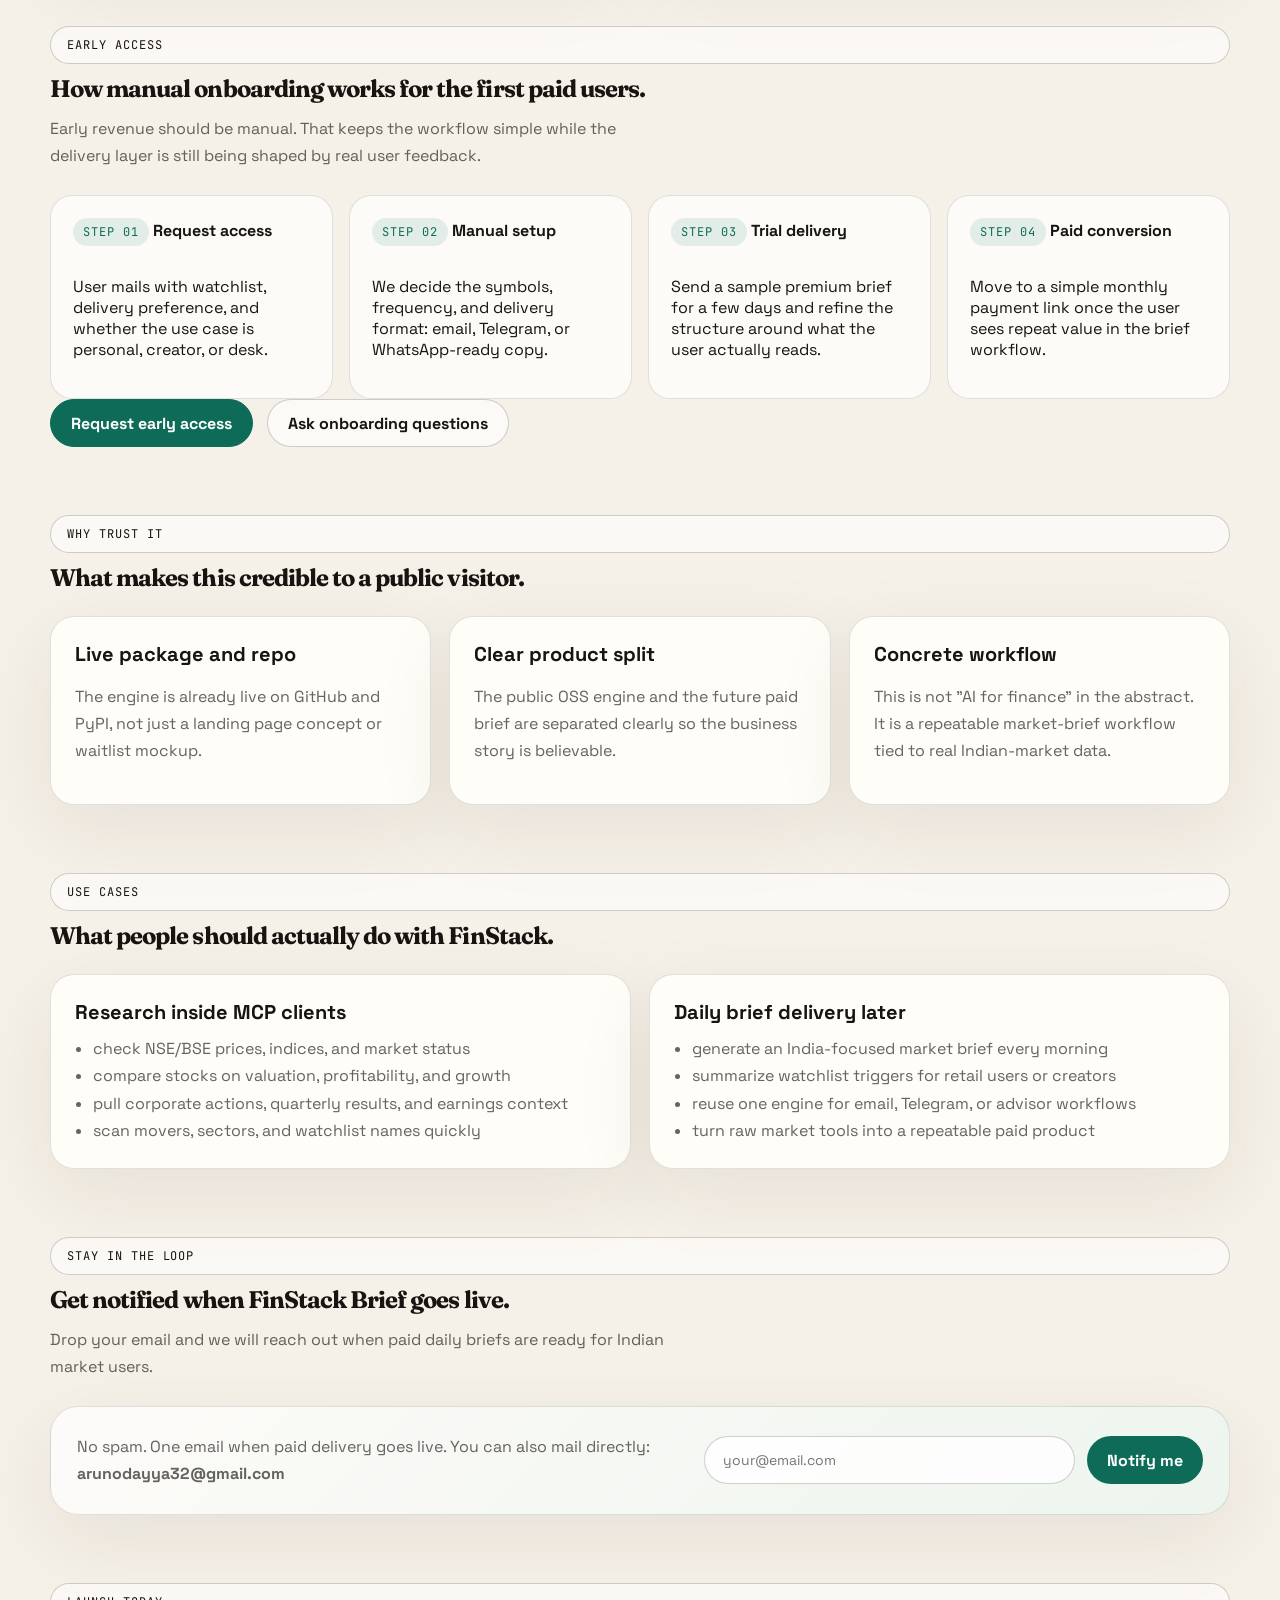
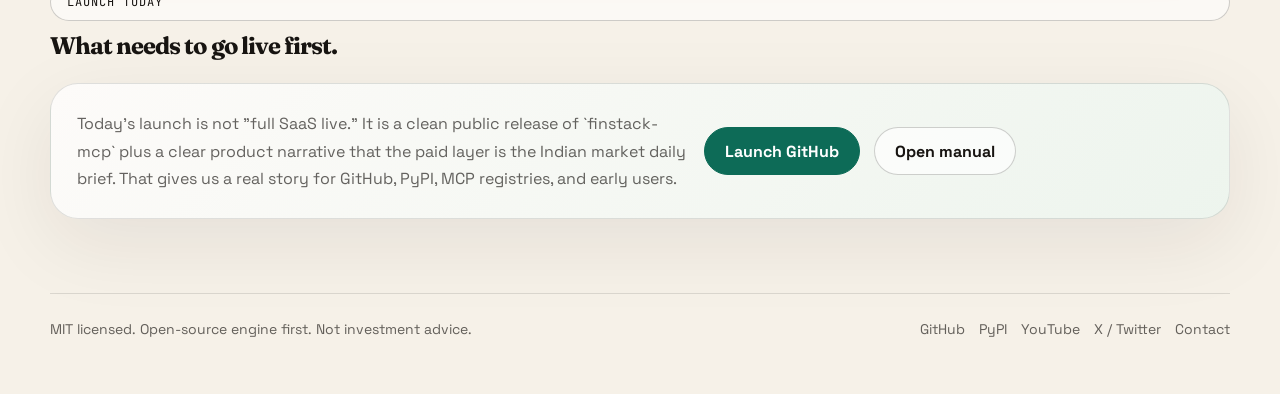
==== commit d86554ff: "feat: add screenshots to README, YouTube embed and simplified bg to landing page" ====
--- a/landing-page/index.html
+++ b/landing-page/index.html
@@ -42,10 +42,7 @@
       margin: 0;
       font-family: "Space Grotesk", sans-serif;
       color: var(--ink);
-      background:
-        radial-gradient(circle at top left, rgba(213, 141, 61, 0.18), transparent 32%),
-        radial-gradient(circle at top right, rgba(13, 107, 87, 0.12), transparent 28%),
-        linear-gradient(180deg, #fbf7ef 0%, #f2ecdf 100%);
+      background: #f6f1e8;
     }
 
     a {
@@ -656,10 +653,10 @@
         <span>FinStack</span>
       </a>
       <nav class="nav-links">
+        <a href="#demo">Demo</a>
         <a href="#engine">OSS Engine</a>
         <a href="#brief">Daily Brief</a>
         <a href="#pricing">Pricing</a>
-        <a href="#launch">Launch</a>
         <a
           class="nav-cta"
           href="https://github.com/finstacklabs/finstack-mcp"
@@ -751,6 +748,19 @@
       </aside>
     </section>
 
+    <section id="demo" style="padding: 0 0 34px;">
+      <div style="position:relative;padding-bottom:56.25%;height:0;border-radius:24px;overflow:hidden;border:1px solid rgba(23,20,17,0.1);box-shadow:0 24px 80px rgba(38,31,23,0.08);">
+        <iframe
+          src="https://www.youtube.com/embed/PWK89gBbHEM"
+          title="FinStack MCP Demo"
+          frameborder="0"
+          allow="accelerometer; autoplay; clipboard-write; encrypted-media; gyroscope; picture-in-picture"
+          allowfullscreen
+          style="position:absolute;top:0;left:0;width:100%;height:100%;"
+        ></iframe>
+      </div>
+    </section>
+
     <section id="engine">
       <div class="section-title">
         <span class="pill">Open-source engine</span>
@@ -1056,7 +1066,7 @@
           <p>No spam. One email when paid delivery goes live. You can also mail directly: <strong>arunodayya32@gmail.com</strong></p>
         </div>
         <form
-          action="https://formspree.io/f/xpwrqdgb"
+          action="https://formspree.io/f/xreoegpo"
           method="POST"
           style="display:flex;flex-wrap:wrap;gap:12px;align-items:center;"
         >
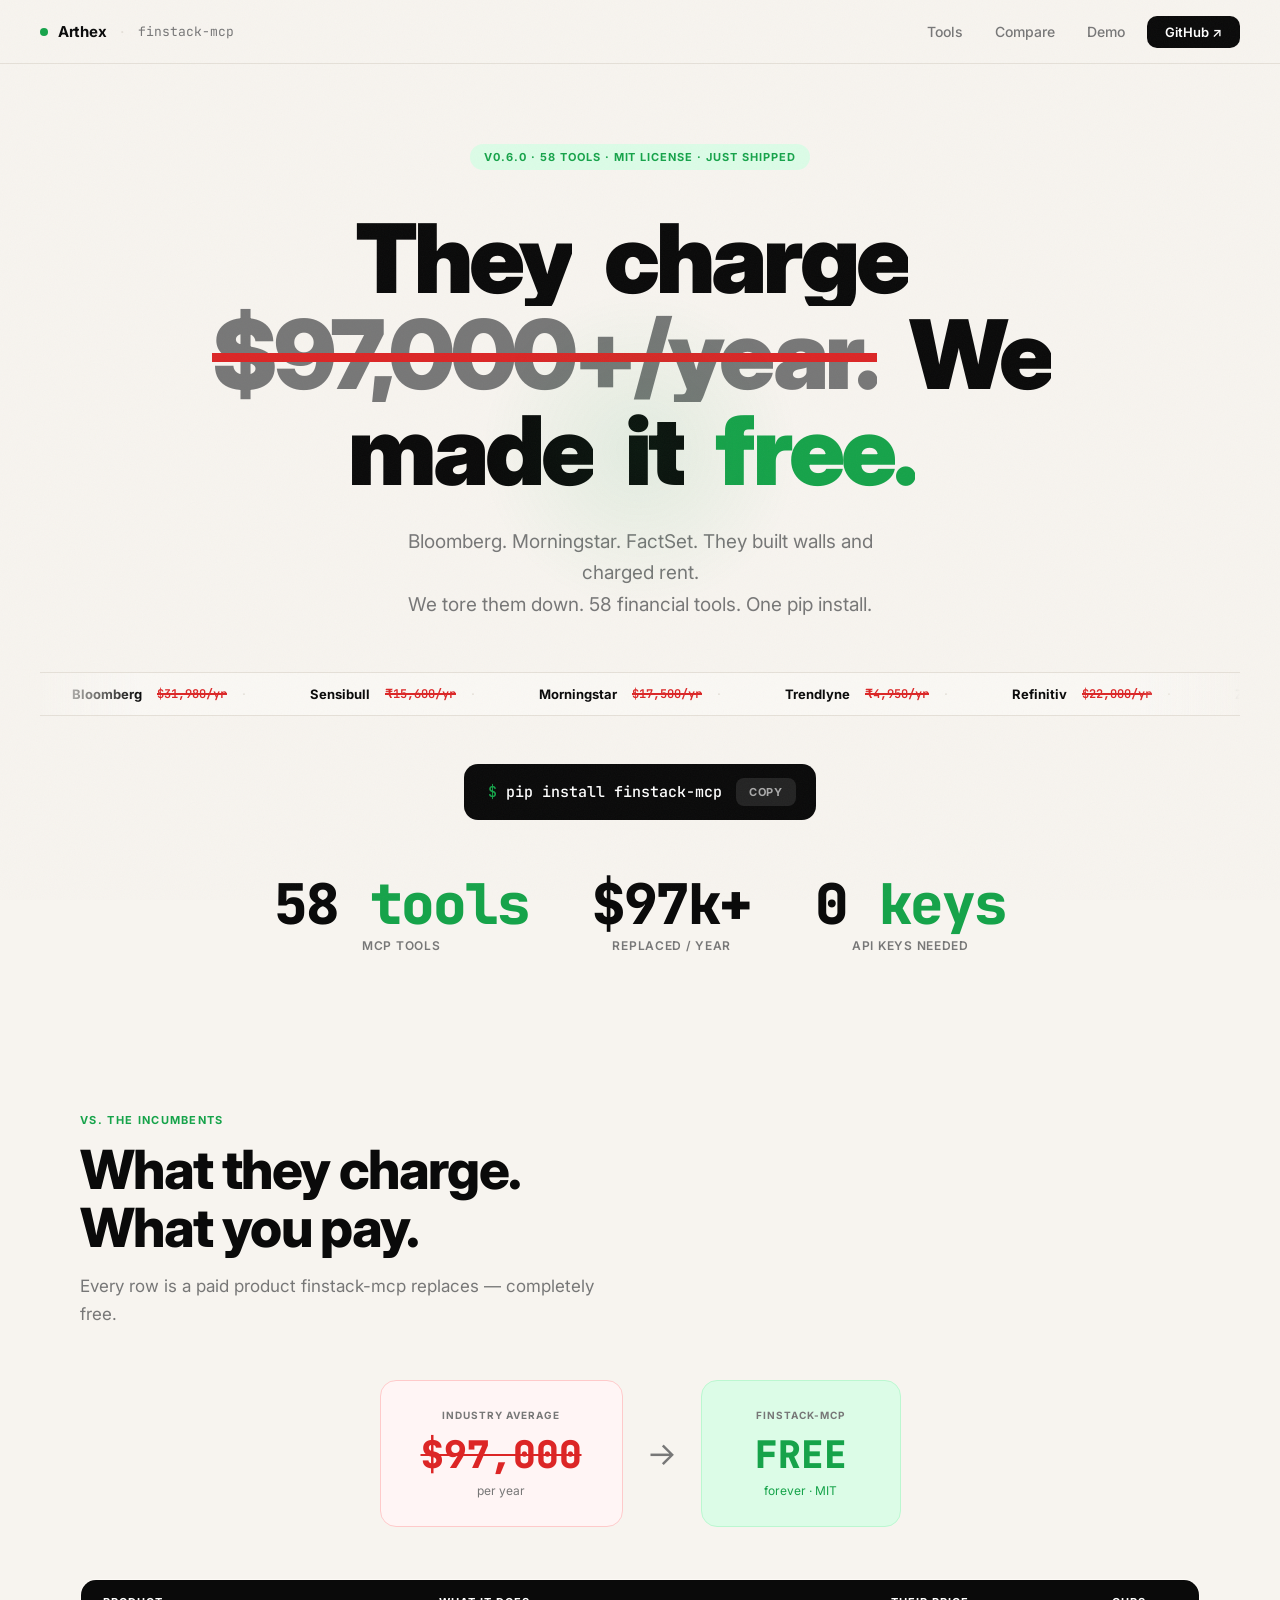
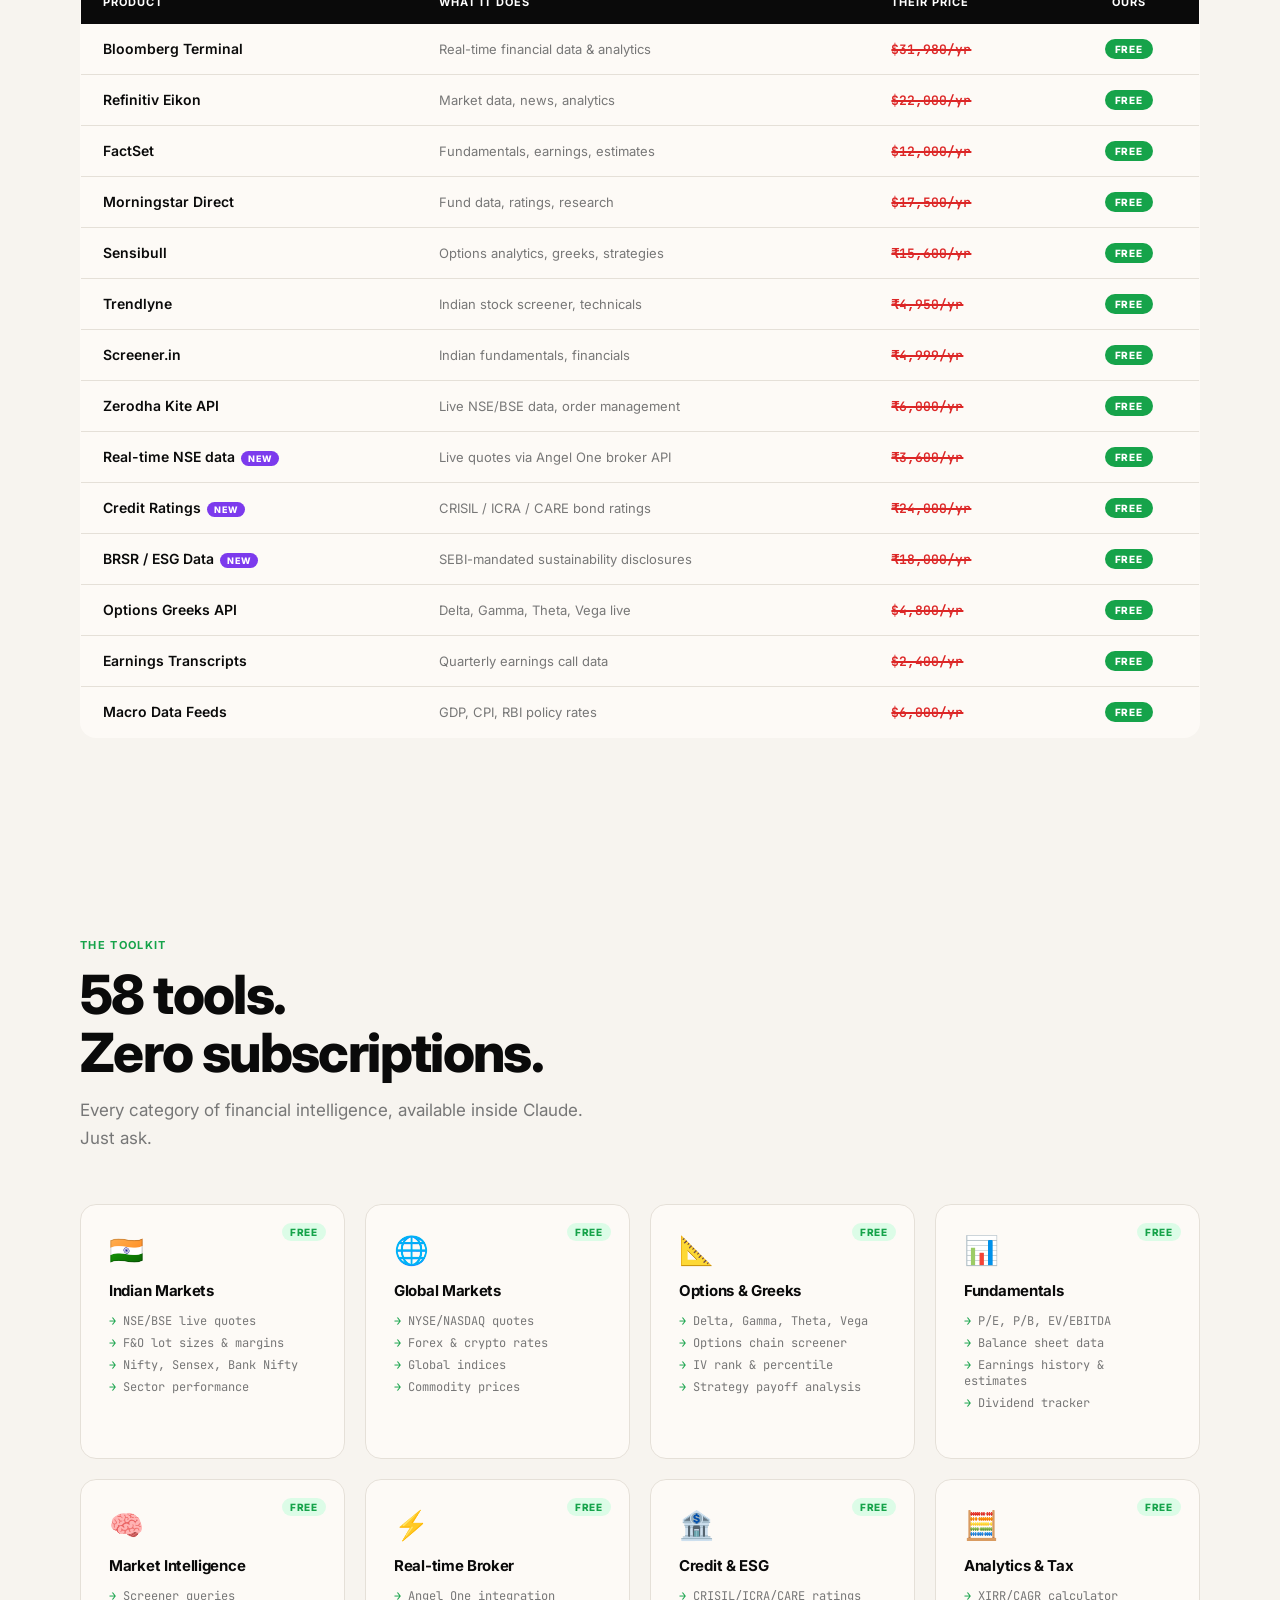
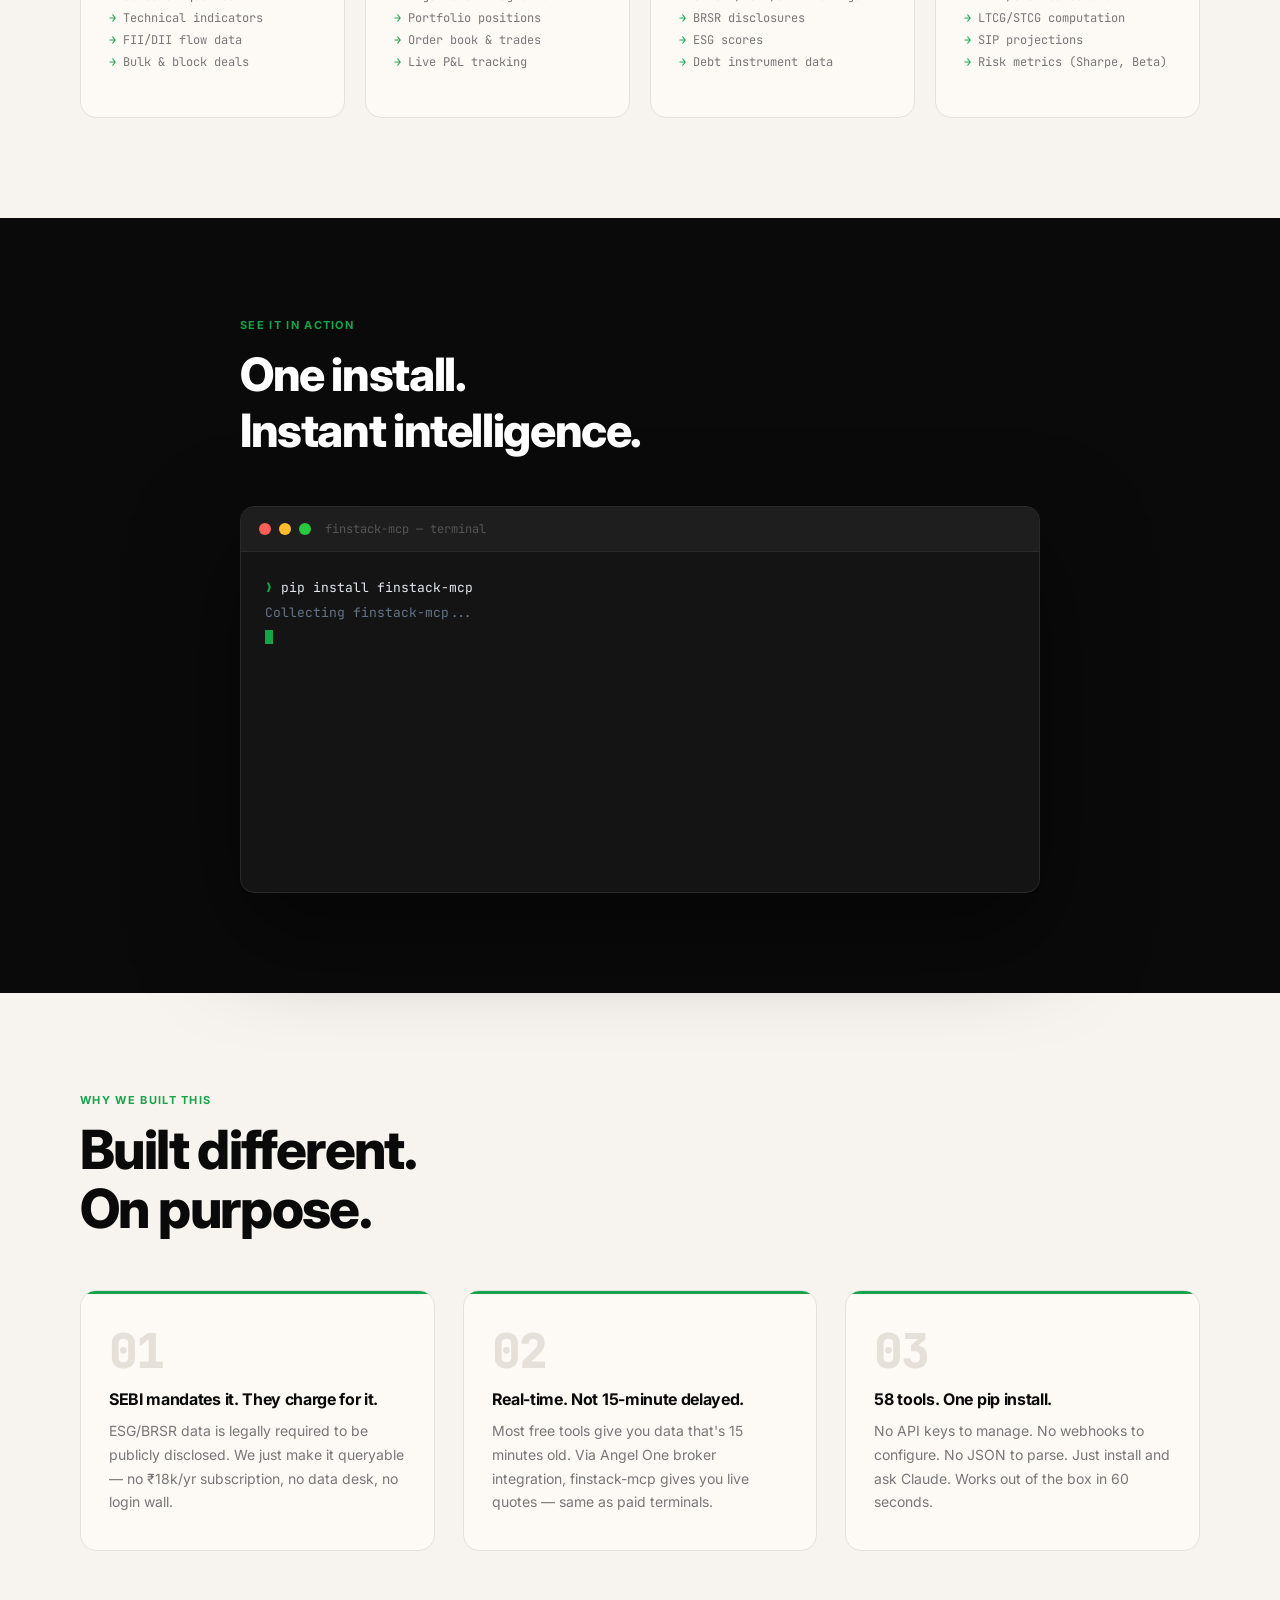
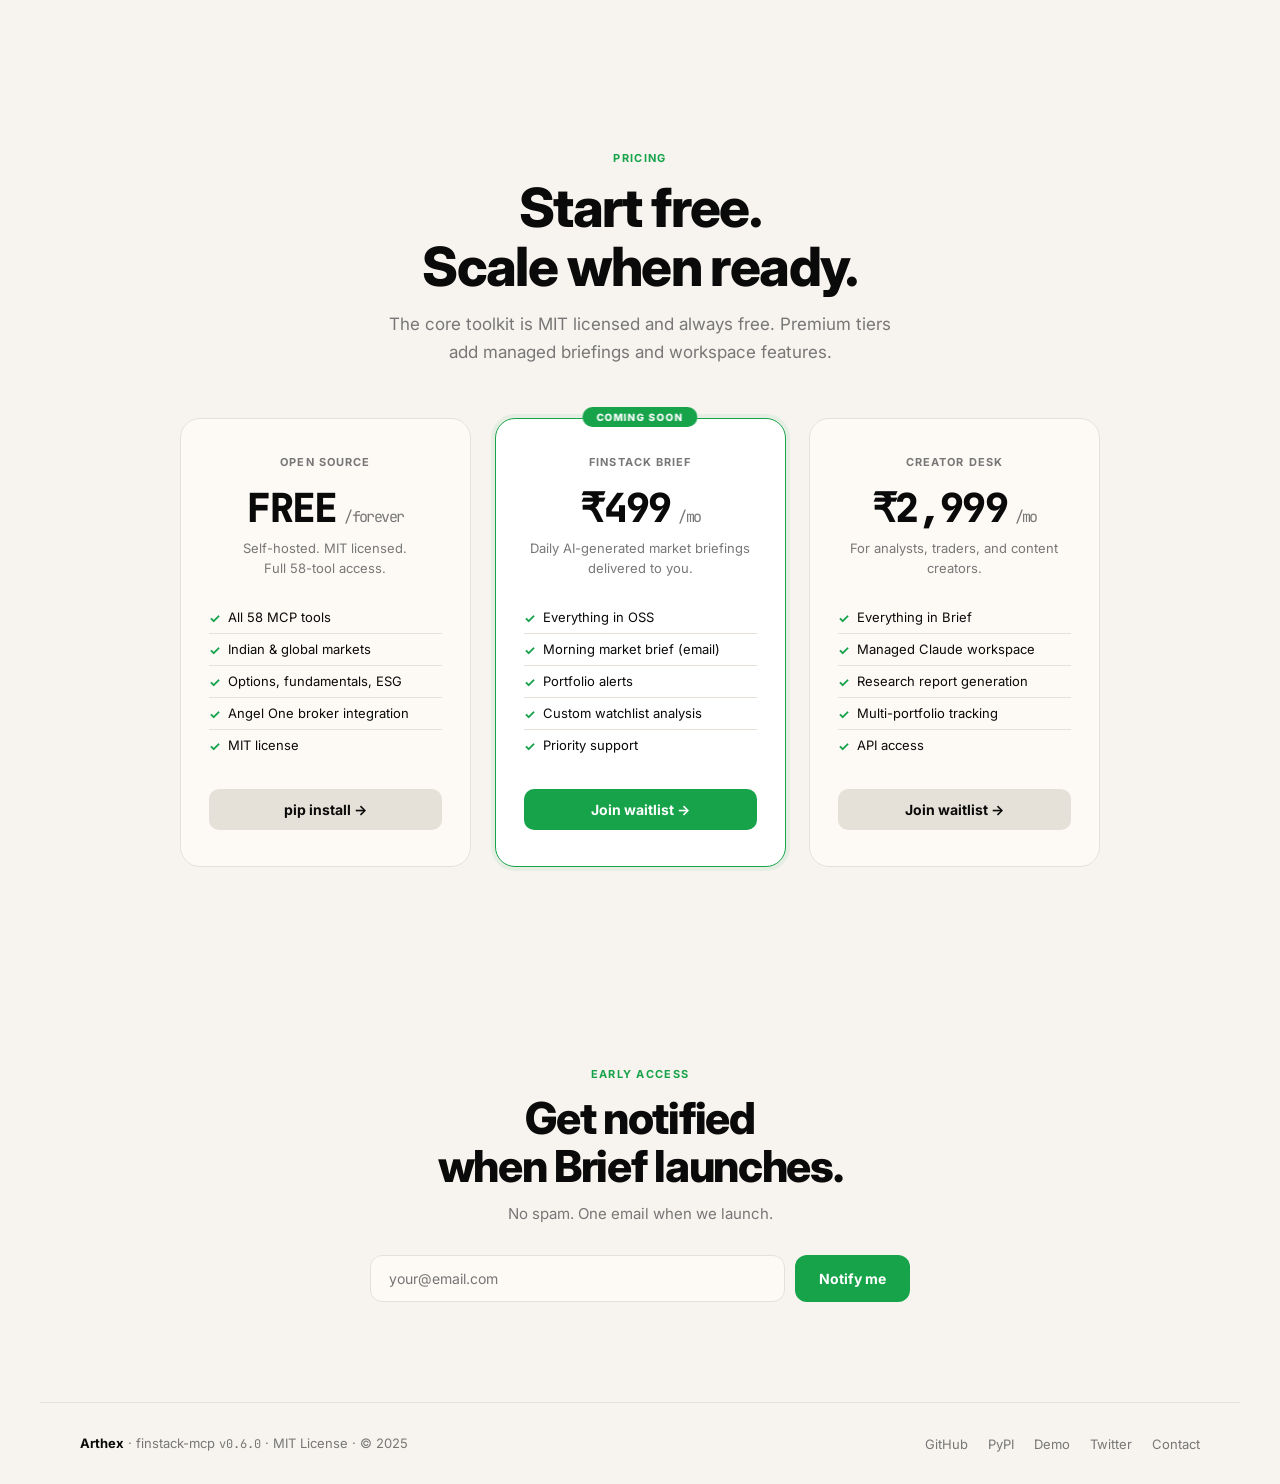
==== commit 18129082: "v0.6.1: TradingView-style pinned card, awwwards landing page, README rebrand Pinned card (social-car" ====
--- a/landing-page/index.html
+++ b/landing-page/index.html
@@ -3,1175 +3,1543 @@
 <head>
   <meta charset="UTF-8" />
   <meta name="viewport" content="width=device-width, initial-scale=1.0" />
-  <title>FinStack | India-First Market Intelligence</title>
-  <meta
-    name="description"
-    content="FinStack MCP is the open-source engine for Indian market data. FinStack Brief is the paid daily market brief built on top of it."
-  />
+  <title>finstack-mcp — They charge $97,000+/yr. We made it free.</title>
+  <meta name="description" content="58 financial tools for Claude AI. Bloomberg-level data, zero subscriptions. pip install finstack-mcp" />
   <link rel="preconnect" href="https://fonts.googleapis.com" />
   <link rel="preconnect" href="https://fonts.gstatic.com" crossorigin />
-  <link
-    href="https://fonts.googleapis.com/css2?family=Fraunces:opsz,wght@9..144,600;9..144,700&family=Space+Grotesk:wght@400;500;700&family=JetBrains+Mono:wght@400;600&display=swap"
-    rel="stylesheet"
-  />
+  <link href="https://fonts.googleapis.com/css2?family=Inter:wght@300;400;500;600;700;800;900&family=JetBrains+Mono:wght@400;500;700&display=swap" rel="stylesheet" />
+
   <style>
+    *, *::before, *::after { box-sizing: border-box; margin: 0; padding: 0; }
+
     :root {
-      --bg: #f6f1e8;
-      --surface: rgba(255, 252, 246, 0.76);
-      --surface-strong: #fffdf8;
-      --ink: #171411;
-      --muted: rgba(23, 20, 17, 0.66);
-      --line: rgba(23, 20, 17, 0.12);
-      --line-strong: rgba(23, 20, 17, 0.2);
-      --accent: #0d6b57;
-      --accent-soft: rgba(13, 107, 87, 0.1);
-      --highlight: #d58d3d;
-      --shadow: 0 24px 80px rgba(38, 31, 23, 0.08);
-      --radius: 24px;
-    }
-
-    * {
-      box-sizing: border-box;
-    }
-
-    html {
-      scroll-behavior: smooth;
-    }
+      --cream: #f7f4ef;
+      --green: #16a34a;
+      --green-light: #dcfce7;
+      --red: #dc2626;
+      --dark: #0a0a0a;
+      --muted: #777;
+      --border: #e5e0d8;
+      --card-bg: #fdfaf6;
+    }
+
+    html { scroll-behavior: smooth; }
 
     body {
-      margin: 0;
-      font-family: "Space Grotesk", sans-serif;
-      color: var(--ink);
-      background: #f6f1e8;
-    }
-
-    a {
-      color: inherit;
-      text-decoration: none;
-    }
-
-    button {
-      font: inherit;
-    }
-
-    .shell {
-      width: min(1180px, calc(100vw - 32px));
-      margin: 0 auto;
-    }
-
-    .pill {
-      display: inline-flex;
-      align-items: center;
-      gap: 10px;
-      padding: 10px 16px;
-      border: 1px solid var(--line-strong);
-      border-radius: 999px;
-      background: rgba(255, 255, 255, 0.55);
-      font-family: "JetBrains Mono", monospace;
-      font-size: 12px;
-      letter-spacing: 0.08em;
-      text-transform: uppercase;
-    }
-
-    .pill-dot {
-      width: 8px;
-      height: 8px;
-      border-radius: 999px;
-      background: var(--accent);
-      box-shadow: 0 0 0 6px rgba(13, 107, 87, 0.12);
-    }
-
-    header {
+      background: var(--cream);
+      color: var(--dark);
+      font-family: 'Inter', sans-serif;
+      overflow-x: hidden;
+      -webkit-font-smoothing: antialiased;
+    }
+
+    /* GRAIN OVERLAY */
+    body::before {
+      content: '';
+      position: fixed;
+      inset: 0;
+      pointer-events: none;
+      z-index: 9999;
+      opacity: 0.035;
+      background-image: url("data:image/svg+xml,%3Csvg xmlns='http://www.w3.org/2000/svg' width='300' height='300'%3E%3Cfilter id='noise'%3E%3CfeTurbulence type='fractalNoise' baseFrequency='0.85' numOctaves='4' stitchTiles='stitch'/%3E%3C/filter%3E%3Crect width='300' height='300' filter='url(%23noise)' opacity='1'/%3E%3C/svg%3E");
+    }
+
+    /* CURSOR GLOW */
+    #cursor-glow {
+      position: fixed;
+      width: 320px;
+      height: 320px;
+      border-radius: 50%;
+      pointer-events: none;
+      z-index: 9998;
+      transform: translate(-50%, -50%);
+      background: radial-gradient(circle, rgba(22,163,74,0.09) 0%, transparent 70%);
+    }
+
+    /* NAV */
+    nav {
       position: sticky;
       top: 0;
-      z-index: 30;
-      backdrop-filter: blur(16px);
-      background: rgba(246, 241, 232, 0.8);
-      border-bottom: 1px solid var(--line);
-    }
-
-    .nav {
+      z-index: 1000;
       display: flex;
       align-items: center;
       justify-content: space-between;
-      padding: 18px 0;
-      gap: 24px;
-    }
-
-    .brand {
+      padding: 0 40px;
+      height: 64px;
+      background: rgba(247,244,239,0.85);
+      backdrop-filter: blur(16px);
+      -webkit-backdrop-filter: blur(16px);
+      border-bottom: 1px solid var(--border);
+    }
+
+    .nav-brand {
       display: flex;
       align-items: center;
-      gap: 12px;
+      gap: 10px;
+      text-decoration: none;
+      color: var(--dark);
+    }
+
+    .nav-brand-dot {
+      width: 8px;
+      height: 8px;
+      border-radius: 50%;
+      background: var(--green);
+      animation: pulse-dot 2s infinite;
+    }
+
+    @keyframes pulse-dot {
+      0%, 100% { opacity: 1; transform: scale(1); }
+      50% { opacity: 0.5; transform: scale(0.75); }
+    }
+
+    .nav-brand-name {
+      font-size: 15px;
       font-weight: 700;
-      letter-spacing: 0.04em;
-    }
-
-    .brand-mark {
-      width: 40px;
-      height: 40px;
-      border-radius: 14px;
-      display: grid;
-      place-items: center;
-      background: linear-gradient(135deg, var(--accent), #0a4a3c);
-      color: #fff;
-      font-family: "Fraunces", serif;
-      font-size: 22px;
+      letter-spacing: -0.3px;
+    }
+
+    .nav-brand-sep {
+      color: var(--border);
+      margin: 0 4px;
+    }
+
+    .nav-brand-pkg {
+      font-size: 13px;
+      color: var(--muted);
+      font-family: 'JetBrains Mono', monospace;
     }
 
     .nav-links {
       display: flex;
       align-items: center;
-      gap: 18px;
+      gap: 4px;
+    }
+
+    .nav-link {
+      font-size: 14px;
+      font-weight: 500;
+      color: var(--muted);
+      text-decoration: none;
+      padding: 7px 14px;
+      border-radius: 8px;
+      transition: color 0.2s, background 0.2s;
+    }
+    .nav-link:hover { color: var(--dark); background: rgba(0,0,0,0.05); }
+
+    .nav-cta {
+      background: var(--dark);
+      color: #fff;
+      font-size: 13px;
+      font-weight: 600;
+      padding: 8px 18px;
+      border-radius: 10px;
+      text-decoration: none;
+      margin-left: 4px;
+      transition: opacity 0.2s, transform 0.15s;
+    }
+    .nav-cta:hover { opacity: 0.85; transform: translateY(-1px); }
+
+    /* HERO */
+    #hero {
+      min-height: 100vh;
+      display: flex;
+      flex-direction: column;
+      align-items: center;
+      justify-content: center;
+      padding: 80px 40px 60px;
+      text-align: center;
+      position: relative;
+    }
+
+    .hero-eyebrow {
+      display: inline-flex;
+      align-items: center;
+      gap: 8px;
+      background: var(--green-light);
+      color: var(--green);
+      font-size: 11px;
+      font-weight: 700;
+      letter-spacing: 0.09em;
+      text-transform: uppercase;
+      padding: 6px 14px;
+      border-radius: 100px;
+      margin-bottom: 40px;
+      opacity: 0;
+      animation: fade-up 0.6s 0.2s ease forwards;
+    }
+
+    .hero-headline {
+      font-size: clamp(44px, 8vw, 96px);
+      font-weight: 900;
+      letter-spacing: -0.04em;
+      line-height: 1.0;
+      max-width: 960px;
+      margin-bottom: 28px;
+    }
+
+    .hero-headline .word {
+      display: inline-block;
+      overflow: hidden;
+      vertical-align: bottom;
+      margin-right: 0.18em;
+    }
+
+    .hero-headline .word-inner {
+      display: inline-block;
+      transform: translateY(110%);
+      opacity: 0;
+      animation: word-rise 0.7s cubic-bezier(0.16,1,0.3,1) forwards;
+    }
+
+    .hero-headline .word-inner.green { color: var(--green); }
+    .hero-headline .word-inner.strike {
+      text-decoration: line-through;
+      text-decoration-color: var(--red);
+      color: var(--muted);
+    }
+
+    @keyframes word-rise {
+      to { transform: translateY(0); opacity: 1; }
+    }
+
+    @keyframes fade-up {
+      from { opacity: 0; transform: translateY(16px); }
+      to { opacity: 1; transform: translateY(0); }
+    }
+
+    .hero-sub {
+      font-size: clamp(15px, 2vw, 19px);
+      color: var(--muted);
+      max-width: 520px;
+      line-height: 1.65;
+      margin-bottom: 52px;
+      opacity: 0;
+      animation: fade-up 0.6s 1.2s ease forwards;
+    }
+
+    /* TICKER */
+    .ticker-wrapper {
+      width: 100%;
+      overflow: hidden;
+      padding: 13px 0;
+      border-top: 1px solid var(--border);
+      border-bottom: 1px solid var(--border);
+      margin-bottom: 48px;
+      background: rgba(255,255,255,0.35);
+      position: relative;
+      opacity: 0;
+      animation: fade-up 0.6s 1.0s ease forwards;
+    }
+
+    .ticker-wrapper::before, .ticker-wrapper::after {
+      content: '';
+      position: absolute;
+      top: 0; bottom: 0;
+      width: 100px;
+      z-index: 2;
+      pointer-events: none;
+    }
+    .ticker-wrapper::before { left: 0; background: linear-gradient(to right, var(--cream), transparent); }
+    .ticker-wrapper::after { right: 0; background: linear-gradient(to left, var(--cream), transparent); }
+
+    .ticker-track {
+      display: flex;
+      white-space: nowrap;
+      width: max-content;
+      animation: ticker-scroll 42s linear infinite;
+    }
+
+    .ticker-track:hover { animation-play-state: paused; }
+
+    @keyframes ticker-scroll {
+      0% { transform: translateX(0); }
+      100% { transform: translateX(-50%); }
+    }
+
+    .ticker-item {
+      display: inline-flex;
+      align-items: center;
+      gap: 6px;
+      padding: 0 32px;
+      font-size: 13px;
+      font-weight: 500;
+      color: var(--muted);
+    }
+
+    .ticker-item strong { color: var(--dark); }
+
+    .ticker-price {
+      font-family: 'JetBrains Mono', monospace;
+      font-size: 12px;
+      color: var(--red);
+      text-decoration: line-through;
+      text-decoration-thickness: 1.5px;
+      font-weight: 600;
+    }
+
+    .ticker-sep { color: var(--border); }
+
+    /* INSTALL BOX */
+    .install-box {
+      display: inline-flex;
+      align-items: center;
+      gap: 14px;
+      background: var(--dark);
+      color: #fff;
+      padding: 14px 20px 14px 24px;
+      border-radius: 14px;
+      font-family: 'JetBrains Mono', monospace;
+      font-size: 15px;
+      font-weight: 500;
+      margin-bottom: 56px;
+      opacity: 0;
+      animation: fade-up 0.6s 1.4s ease forwards;
+    }
+
+    .install-prefix { color: var(--green); }
+
+    .copy-btn {
+      background: rgba(255,255,255,0.1);
+      border: none;
+      color: #aaa;
+      font-size: 11px;
+      font-family: 'Inter', sans-serif;
+      font-weight: 700;
+      letter-spacing: 0.06em;
+      padding: 7px 13px;
+      border-radius: 8px;
+      cursor: pointer;
+      transition: background 0.2s, color 0.2s;
+      white-space: nowrap;
+    }
+    .copy-btn:hover { background: rgba(255,255,255,0.18); color: #fff; }
+    .copy-btn.copied { background: var(--green); color: #fff; }
+
+    /* STATS */
+    .stats-row {
+      display: flex;
+      gap: 64px;
+      justify-content: center;
+      flex-wrap: wrap;
+      opacity: 0;
+      animation: fade-up 0.6s 1.6s ease forwards;
+    }
+
+    .stat-item { text-align: center; }
+
+    .stat-number {
+      font-size: clamp(38px, 5vw, 56px);
+      font-weight: 900;
+      font-family: 'JetBrains Mono', monospace;
+      letter-spacing: -0.04em;
+      color: var(--dark);
+      line-height: 1;
+      margin-bottom: 6px;
+    }
+
+    .stat-suffix { color: var(--green); }
+
+    .stat-label {
+      font-size: 12px;
+      color: var(--muted);
+      font-weight: 600;
+      letter-spacing: 0.06em;
+      text-transform: uppercase;
+    }
+
+    /* SECTION SHARED */
+    .section-wrap {
+      padding: 100px 40px;
+      max-width: 1200px;
+      margin: 0 auto;
+    }
+
+    .section-label {
+      font-size: 11px;
+      font-weight: 700;
+      letter-spacing: 0.12em;
+      text-transform: uppercase;
+      color: var(--green);
+      margin-bottom: 14px;
+    }
+
+    .section-title {
+      font-size: clamp(30px, 5vw, 54px);
+      font-weight: 800;
+      letter-spacing: -0.03em;
+      line-height: 1.08;
+      margin-bottom: 14px;
+    }
+
+    .section-sub {
+      font-size: 17px;
+      color: var(--muted);
+      max-width: 520px;
+      line-height: 1.65;
+      margin-bottom: 52px;
+    }
+
+    /* REVEAL */
+    .reveal {
+      opacity: 0;
+      transform: translateY(28px);
+      transition: opacity 0.7s cubic-bezier(0.16,1,0.3,1), transform 0.7s cubic-bezier(0.16,1,0.3,1);
+    }
+    .reveal.revealed { opacity: 1; transform: translateY(0); }
+
+    .reveal-group > * {
+      opacity: 0;
+      transform: translateY(22px);
+      transition: opacity 0.6s cubic-bezier(0.16,1,0.3,1), transform 0.6s cubic-bezier(0.16,1,0.3,1);
+    }
+    .reveal-group.revealed > *:nth-child(1) { opacity:1;transform:none;transition-delay:0s; }
+    .reveal-group.revealed > *:nth-child(2) { opacity:1;transform:none;transition-delay:0.08s; }
+    .reveal-group.revealed > *:nth-child(3) { opacity:1;transform:none;transition-delay:0.16s; }
+    .reveal-group.revealed > *:nth-child(4) { opacity:1;transform:none;transition-delay:0.24s; }
+    .reveal-group.revealed > *:nth-child(5) { opacity:1;transform:none;transition-delay:0.32s; }
+    .reveal-group.revealed > *:nth-child(6) { opacity:1;transform:none;transition-delay:0.40s; }
+    .reveal-group.revealed > *:nth-child(7) { opacity:1;transform:none;transition-delay:0.48s; }
+    .reveal-group.revealed > *:nth-child(8) { opacity:1;transform:none;transition-delay:0.56s; }
+
+    /* COMPARISON */
+    .before-after-row {
+      display: flex;
+      align-items: center;
+      justify-content: center;
+      gap: 24px;
+      margin: 0 0 52px;
+      flex-wrap: wrap;
+    }
+
+    .ba-card {
+      padding: 28px 40px;
+      border-radius: 16px;
+      text-align: center;
+      min-width: 200px;
+    }
+    .ba-card.before { background: #fff5f5; border: 1.5px solid #fecaca; }
+    .ba-card.after { background: var(--green-light); border: 1.5px solid #bbf7d0; }
+
+    .ba-label {
+      font-size: 10px;
+      font-weight: 700;
+      letter-spacing: 0.1em;
+      text-transform: uppercase;
+      color: var(--muted);
+      margin-bottom: 8px;
+    }
+
+    .ba-price-before {
+      font-size: 38px;
+      font-weight: 900;
+      font-family: 'JetBrains Mono', monospace;
+      color: var(--red);
+      text-decoration: line-through;
+      text-decoration-thickness: 2px;
+    }
+
+    .ba-price-after {
+      font-size: 38px;
+      font-weight: 900;
+      font-family: 'JetBrains Mono', monospace;
+      color: var(--green);
+    }
+
+    .ba-sub { font-size: 12px; color: var(--muted); margin-top: 4px; }
+    .ba-sub.green { color: var(--green); }
+
+    .ba-arrow {
+      font-size: 32px;
+      color: var(--muted);
+      animation: arrow-pulse 2s ease-in-out infinite;
+    }
+
+    @keyframes arrow-pulse {
+      0%, 100% { transform: translateX(0); opacity: 0.4; }
+      50% { transform: translateX(8px); opacity: 0.9; }
+    }
+
+    .comp-table {
+      width: 100%;
+      border-collapse: collapse;
+      border-radius: 16px;
+      overflow: hidden;
+      border: 1px solid var(--border);
+      background: var(--card-bg);
+    }
+
+    .comp-table th {
+      padding: 15px 22px;
+      font-size: 11px;
+      font-weight: 700;
+      letter-spacing: 0.09em;
+      text-transform: uppercase;
+      background: var(--dark);
+      color: #fff;
+      text-align: left;
+    }
+
+    .comp-table th:last-child { text-align: center; }
+
+    .comp-table td {
+      padding: 15px 22px;
+      border-bottom: 1px solid var(--border);
+      font-size: 14px;
+      vertical-align: middle;
+    }
+
+    .comp-table tr:last-child td { border-bottom: none; }
+
+    .comp-table tbody tr {
+      transition: background 0.15s, transform 0.2s, box-shadow 0.2s;
+    }
+
+    .comp-table tbody tr:hover {
+      background: rgba(22,163,74,0.04);
+      transform: translateY(-1px);
+      box-shadow: 0 6px 24px rgba(0,0,0,0.06);
+      position: relative;
+      z-index: 1;
+    }
+
+    .comp-name { font-weight: 600; }
+    .comp-feature { color: var(--muted); font-size: 13px; }
+
+    .comp-price {
+      font-family: 'JetBrains Mono', monospace;
+      font-weight: 600;
+      color: var(--red);
+      text-decoration: line-through;
+      text-decoration-thickness: 1.5px;
+      font-size: 13px;
+    }
+
+    .comp-ours { text-align: center; }
+
+    .badge-free {
+      display: inline-block;
+      background: var(--green);
+      color: #fff;
+      font-size: 10px;
+      font-weight: 800;
+      letter-spacing: 0.08em;
+      padding: 4px 10px;
+      border-radius: 100px;
+    }
+
+    .badge-new {
+      display: inline-block;
+      background: #7c3aed;
+      color: #fff;
+      font-size: 9px;
+      font-weight: 800;
+      letter-spacing: 0.09em;
+      padding: 2px 7px;
+      border-radius: 100px;
+      margin-left: 6px;
+      vertical-align: middle;
+    }
+
+    /* TOOLS */
+    .tools-grid {
+      display: grid;
+      grid-template-columns: repeat(auto-fill, minmax(260px, 1fr));
+      gap: 20px;
+    }
+
+    .tool-card {
+      background: var(--card-bg);
+      border: 1px solid var(--border);
+      border-radius: 16px;
+      padding: 28px;
+      position: relative;
+      transition: box-shadow 0.3s, border-color 0.3s;
+      transform-style: preserve-3d;
+      will-change: transform;
+    }
+
+    .tool-card:hover {
+      box-shadow: 0 20px 60px rgba(0,0,0,0.09);
+      border-color: rgba(22,163,74,0.25);
+    }
+
+    .tool-card-icon {
+      font-size: 28px;
+      margin-bottom: 14px;
+      display: block;
+    }
+
+    .tool-card-title {
+      font-size: 15px;
+      font-weight: 700;
+      letter-spacing: -0.02em;
+      margin-bottom: 10px;
+    }
+
+    .tool-card-items {
+      list-style: none;
+      margin-bottom: 16px;
+    }
+
+    .tool-card-items li {
+      font-size: 12px;
+      color: var(--muted);
+      padding: 3px 0;
+      font-family: 'JetBrains Mono', monospace;
+    }
+
+    .tool-card-items li::before {
+      content: '→ ';
+      color: var(--green);
+    }
+
+    .tool-card-free {
+      position: absolute;
+      top: 18px;
+      right: 18px;
+      background: var(--green-light);
+      color: var(--green);
+      font-size: 10px;
+      font-weight: 800;
+      letter-spacing: 0.08em;
+      padding: 3px 8px;
+      border-radius: 100px;
+    }
+
+    /* TERMINAL SECTION */
+    #terminal-section {
+      background: var(--dark);
+      padding: 100px 40px;
+    }
+
+    .terminal-inner {
+      max-width: 800px;
+      margin: 0 auto;
+    }
+
+    .terminal-section-label {
+      font-size: 11px;
+      font-weight: 700;
+      letter-spacing: 0.12em;
+      text-transform: uppercase;
+      color: var(--green);
+      margin-bottom: 14px;
+    }
+
+    .terminal-section-title {
+      font-size: clamp(28px, 4vw, 46px);
+      font-weight: 800;
+      letter-spacing: -0.03em;
+      color: #fff;
+      margin-bottom: 48px;
+    }
+
+    .terminal-window {
+      background: #141414;
+      border-radius: 14px;
+      overflow: hidden;
+      border: 1px solid #2a2a2a;
+      box-shadow: 0 40px 100px rgba(0,0,0,0.5);
+    }
+
+    .terminal-bar {
+      display: flex;
+      align-items: center;
+      gap: 8px;
+      padding: 14px 18px;
+      background: #1e1e1e;
+      border-bottom: 1px solid #2a2a2a;
+    }
+
+    .t-dot { width: 12px; height: 12px; border-radius: 50%; }
+    .t-dot.red { background: #ff5f57; }
+    .t-dot.yellow { background: #febc2e; }
+    .t-dot.green { background: #28c840; }
+
+    .terminal-title {
+      font-family: 'JetBrains Mono', monospace;
+      font-size: 12px;
+      color: #555;
+      margin-left: 6px;
+    }
+
+    .terminal-body {
+      padding: 24px;
+      font-family: 'JetBrains Mono', monospace;
+      font-size: 13px;
+      line-height: 1.85;
+      color: #d4d4d4;
+      min-height: 340px;
+    }
+
+    .t-line { display: block; }
+    .t-blank { display: block; height: 8px; }
+    .t-prompt { color: var(--green); }
+    .t-cmd { color: #e2e8f0; }
+    .t-output { color: #64748b; }
+    .t-success { color: #4ade80; }
+    .t-claude { color: #a78bfa; }
+    .t-tool { color: #fbbf24; }
+    .t-result { color: #6ee7b7; }
+
+    .cursor-blink {
+      display: inline-block;
+      width: 8px;
+      height: 14px;
+      background: var(--green);
+      vertical-align: middle;
+      animation: blink 1s step-end infinite;
+    }
+
+    @keyframes blink {
+      0%, 100% { opacity: 1; }
+      50% { opacity: 0; }
+    }
+
+    /* WHY */
+    .why-grid {
+      display: grid;
+      grid-template-columns: repeat(3, 1fr);
+      gap: 28px;
+    }
+
+    .why-card {
+      padding: 36px 28px;
+      border: 1px solid var(--border);
+      border-radius: 16px;
+      background: var(--card-bg);
+      position: relative;
+      overflow: hidden;
+    }
+
+    .why-card::before {
+      content: '';
+      position: absolute;
+      top: 0; left: 0; right: 0;
+      height: 3px;
+      background: var(--green);
+    }
+
+    .why-num {
+      font-size: 48px;
+      font-weight: 900;
+      font-family: 'JetBrains Mono', monospace;
+      color: var(--border);
+      margin-bottom: 14px;
+      letter-spacing: -0.04em;
+      line-height: 1;
+    }
+
+    .why-title {
+      font-size: 16px;
+      font-weight: 700;
+      margin-bottom: 10px;
+      letter-spacing: -0.02em;
+    }
+
+    .why-text {
       font-size: 14px;
       color: var(--muted);
-    }
-
-    .nav-links a:hover {
-      color: var(--ink);
-    }
-
-    .nav-cta {
-      padding: 12px 18px;
-      border-radius: 999px;
-      background: var(--ink);
+      line-height: 1.7;
+    }
+
+    /* PRICING */
+    .pricing-grid {
+      display: grid;
+      grid-template-columns: repeat(3, 1fr);
+      gap: 24px;
+      max-width: 920px;
+      margin: 0 auto;
+    }
+
+    .pricing-card {
+      border: 1px solid var(--border);
+      border-radius: 20px;
+      padding: 36px 28px;
+      background: var(--card-bg);
+      position: relative;
+      text-align: center;
+      transform-style: preserve-3d;
+      will-change: transform;
+      transition: box-shadow 0.3s, border-color 0.3s;
+    }
+
+    .pricing-card.featured {
+      border-color: var(--green);
+      background: #fff;
+      box-shadow: 0 0 0 4px rgba(22,163,74,0.07);
+    }
+
+    .pricing-badge {
+      position: absolute;
+      top: -12px;
+      left: 50%;
+      transform: translateX(-50%);
+      background: var(--green);
       color: #fff;
+      font-size: 10px;
+      font-weight: 800;
+      letter-spacing: 0.1em;
+      text-transform: uppercase;
+      padding: 4px 14px;
+      border-radius: 100px;
+      white-space: nowrap;
+    }
+
+    .pricing-plan {
+      font-size: 11px;
+      font-weight: 700;
+      letter-spacing: 0.1em;
+      text-transform: uppercase;
+      color: var(--muted);
+      margin-bottom: 12px;
+    }
+
+    .pricing-price {
+      font-size: 40px;
+      font-weight: 900;
+      font-family: 'JetBrains Mono', monospace;
+      letter-spacing: -0.04em;
+      margin-bottom: 4px;
+    }
+
+    .price-unit { font-size: 15px; font-weight: 400; color: var(--muted); }
+
+    .pricing-desc {
+      font-size: 13px;
+      color: var(--muted);
+      margin-bottom: 24px;
+      line-height: 1.55;
+    }
+
+    .pricing-features {
+      list-style: none;
+      text-align: left;
+      margin-bottom: 28px;
+    }
+
+    .pricing-features li {
+      font-size: 13px;
+      padding: 7px 0;
+      border-bottom: 1px solid var(--border);
+      display: flex;
+      align-items: flex-start;
+      gap: 8px;
+    }
+    .pricing-features li:last-child { border-bottom: none; }
+    .pricing-features li::before { content: '✓'; color: var(--green); font-weight: 700; flex-shrink: 0; margin-top: 1px; }
+
+    .pricing-btn {
+      display: block;
+      width: 100%;
+      padding: 12px;
+      border-radius: 10px;
       font-size: 14px;
       font-weight: 700;
-    }
-
-    .nav-toggle {
-      display: none;
-      width: 52px;
-      height: 52px;
-      border: 1px solid var(--line-strong);
-      border-radius: 18px;
-      background: rgba(255, 255, 255, 0.62);
-      align-items: center;
-      justify-content: center;
-      flex-direction: column;
-      gap: 5px;
+      text-decoration: none;
+      text-align: center;
       cursor: pointer;
-      box-shadow: var(--shadow);
-      padding: 0;
-    }
-
-    .nav-toggle span {
-      width: 20px;
-      height: 2px;
-      border-radius: 999px;
-      background: var(--ink);
-      transition: transform 0.22s ease, opacity 0.22s ease;
-    }
-
-    .nav-toggle.open span:nth-child(1) {
-      transform: translateY(7px) rotate(45deg);
-    }
-
-    .nav-toggle.open span:nth-child(2) {
-      opacity: 0;
-    }
-
-    .nav-toggle.open span:nth-child(3) {
-      transform: translateY(-7px) rotate(-45deg);
-    }
-
-    .mobile-menu {
-      position: fixed;
-      inset: 82px 12px auto;
-      z-index: 35;
-      padding: 18px;
-      border: 1px solid var(--line);
-      border-radius: 28px;
-      background: rgba(255, 252, 246, 0.94);
-      box-shadow: 0 30px 90px rgba(32, 26, 18, 0.18);
-      backdrop-filter: blur(20px);
-      display: grid;
+      border: none;
+      font-family: 'Inter', sans-serif;
+      transition: opacity 0.2s, transform 0.15s;
+    }
+    .pricing-btn:hover { opacity: 0.82; transform: translateY(-1px); }
+    .pricing-btn.primary { background: var(--dark); color: #fff; }
+    .pricing-btn.secondary { background: var(--border); color: var(--dark); }
+    .pricing-btn.green { background: var(--green); color: #fff; }
+
+    /* WAITLIST */
+    .waitlist-inner {
+      max-width: 540px;
+      margin: 0 auto;
+      text-align: center;
+    }
+
+    .waitlist-form {
+      display: flex;
       gap: 10px;
-      opacity: 0;
-      pointer-events: none;
-      transform: translateY(-12px);
-      transition: opacity 0.22s ease, transform 0.22s ease;
-    }
-
-    .mobile-menu.open {
-      opacity: 1;
-      pointer-events: auto;
-      transform: translateY(0);
-    }
-
-    .mobile-menu a {
-      padding: 14px 16px;
-      border-radius: 18px;
-      background: rgba(255, 255, 255, 0.66);
-      border: 1px solid rgba(23, 20, 17, 0.08);
-      font-weight: 600;
-    }
-
-    .mobile-menu a.mobile-cta {
-      background: var(--ink);
+      margin-top: 32px;
+    }
+
+    .waitlist-input {
+      flex: 1;
+      padding: 14px 18px;
+      border: 1.5px solid var(--border);
+      border-radius: 12px;
+      font-size: 14px;
+      font-family: 'Inter', sans-serif;
+      background: var(--card-bg);
+      color: var(--dark);
+      outline: none;
+      transition: border-color 0.2s;
+    }
+    .waitlist-input:focus { border-color: var(--green); }
+
+    .waitlist-btn {
+      background: var(--green);
       color: #fff;
-    }
-
-    .hero {
-      padding: 72px 0 36px;
-      display: grid;
-      grid-template-columns: minmax(0, 1.05fr) minmax(340px, 0.95fr);
-      gap: 36px;
-      align-items: stretch;
-    }
-
-    .hero-copy,
-    .hero-card {
-      border: 1px solid var(--line);
-      border-radius: 32px;
-      background: var(--surface);
-      box-shadow: var(--shadow);
-    }
-
-    .hero-copy {
-      padding: 40px;
-      position: relative;
-      overflow: hidden;
-    }
-
-    .hero-copy::after {
-      content: "";
-      position: absolute;
-      inset: auto -10% -40% auto;
-      width: 320px;
-      height: 320px;
-      border-radius: 999px;
-      background: radial-gradient(circle, rgba(13, 107, 87, 0.18), transparent 65%);
-      pointer-events: none;
-    }
-
-    h1,
-    h2 {
-      margin: 0;
-      font-family: "Fraunces", serif;
-      line-height: 0.95;
-      letter-spacing: -0.04em;
-    }
-
-    h1 {
-      margin-top: 24px;
-      font-size: clamp(48px, 8vw, 88px);
-      max-width: 760px;
-    }
-
-    .hero-sub {
-      max-width: 620px;
-      margin: 24px 0 32px;
-      font-size: 18px;
-      line-height: 1.7;
-      color: var(--muted);
-    }
-
-    .hero-actions {
-      display: flex;
-      flex-wrap: wrap;
-      gap: 14px;
-      align-items: center;
-    }
-
-    .button {
-      display: inline-flex;
-      align-items: center;
-      justify-content: center;
-      min-height: 48px;
-      padding: 0 20px;
-      border-radius: 999px;
-      border: 1px solid var(--line-strong);
+      border: none;
+      padding: 14px 24px;
+      border-radius: 12px;
+      font-size: 14px;
       font-weight: 700;
-      transition: transform 0.2s ease, background 0.2s ease;
-    }
-
-    .button:hover {
-      transform: translateY(-1px);
-    }
-
-    .button.primary {
-      background: var(--accent);
-      color: #fff;
-      border-color: var(--accent);
-    }
-
-    .button.secondary {
-      background: rgba(255, 255, 255, 0.65);
-    }
-
-    .command {
-      margin-top: 28px;
-      display: flex;
-      flex-wrap: wrap;
-      gap: 12px;
-      align-items: center;
-    }
-
-    .command code {
-      padding: 14px 18px;
-      border-radius: 16px;
-      background: #171411;
-      color: #c9ffef;
-      font-family: "JetBrains Mono", monospace;
-      font-size: 14px;
-      overflow-wrap: anywhere;
-    }
-
-    .command button {
-      border: 0;
-      border-radius: 14px;
-      padding: 14px 16px;
-      background: var(--accent-soft);
-      color: var(--accent);
+      font-family: 'Inter', sans-serif;
       cursor: pointer;
-    }
-
-    .hero-grid {
-      margin-top: 34px;
-      display: grid;
-      grid-template-columns: repeat(3, minmax(0, 1fr));
-      gap: 14px;
-    }
-
-    .mini-card {
-      padding: 16px;
-      border-radius: 18px;
-      border: 1px solid var(--line);
-      background: rgba(255, 255, 255, 0.55);
-    }
-
-    .mini-card strong {
-      display: block;
-      margin-bottom: 6px;
-      font-size: 24px;
-      font-family: "Fraunces", serif;
-    }
-
-    .mini-card span {
-      color: var(--muted);
-      font-size: 13px;
-      line-height: 1.5;
-    }
-
-    .hero-card {
-      padding: 28px;
-      display: flex;
-      flex-direction: column;
-      gap: 18px;
-      background:
-        linear-gradient(180deg, rgba(255, 253, 248, 0.92), rgba(243, 236, 226, 0.92)),
-        var(--surface);
-    }
-
-    .card-head {
+      white-space: nowrap;
+      transition: background 0.2s, transform 0.15s;
+    }
+    .waitlist-btn:hover { background: #15803d; transform: translateY(-1px); }
+
+    /* FOOTER */
+    footer {
+      border-top: 1px solid var(--border);
+      padding: 32px 40px;
       display: flex;
       align-items: center;
       justify-content: space-between;
-      gap: 12px;
-      font-family: "JetBrains Mono", monospace;
-      font-size: 12px;
+      flex-wrap: wrap;
+      gap: 16px;
+      max-width: 1200px;
+      margin: 0 auto;
+    }
+
+    .footer-left { font-size: 13px; color: var(--muted); }
+    .footer-left strong { color: var(--dark); }
+    .footer-mono { font-family: 'JetBrains Mono', monospace; font-size: 12px; }
+
+    .footer-links { display: flex; gap: 20px; }
+    .footer-links a {
+      font-size: 13px;
       color: var(--muted);
-      text-transform: uppercase;
-      letter-spacing: 0.08em;
-    }
-
-    .brief-preview {
-      padding: 22px;
-      border-radius: 24px;
-      background: #11100e;
-      color: #f6f1e8;
-      font-family: "JetBrains Mono", monospace;
-      min-height: 100%;
-    }
-
-    .brief-preview .accent {
-      color: #8ff0ce;
-    }
-
-    .brief-preview .highlight {
-      color: #f6c27a;
-    }
-
-    .brief-preview p {
-      margin: 0 0 14px;
-      line-height: 1.8;
-      font-size: 13px;
-      color: rgba(246, 241, 232, 0.8);
-    }
-
-    section {
-      padding: 34px 0;
-    }
-
-    .section-title {
-      display: grid;
-      gap: 14px;
-      margin-bottom: 26px;
-    }
-
-    .section-title p {
-      margin: 0;
-      max-width: 620px;
-      color: var(--muted);
-      line-height: 1.7;
-    }
-
-    .section-note {
-      margin-top: 10px;
-      color: var(--muted);
-      line-height: 1.7;
-      max-width: 760px;
-    }
-
-    .dual-grid,
-    .three-grid,
-    .pricing-grid {
-      display: grid;
-      gap: 18px;
-    }
-
-    .dual-grid {
-      grid-template-columns: repeat(2, minmax(0, 1fr));
-    }
-
-    .three-grid,
-    .pricing-grid {
-      grid-template-columns: repeat(3, minmax(0, 1fr));
-    }
-
-    .panel {
-      padding: 24px;
-      border: 1px solid var(--line);
-      border-radius: var(--radius);
-      background: var(--surface-strong);
-      box-shadow: var(--shadow);
-    }
-
-    .panel h3 {
-      margin: 0 0 10px;
-      font-size: 20px;
-    }
-
-    .panel p,
-    .panel li {
-      color: var(--muted);
-      line-height: 1.7;
-    }
-
-    .panel ul {
-      padding-left: 18px;
-      margin: 0;
-    }
-
-    .panel-actions {
-      display: flex;
-      flex-wrap: wrap;
-      gap: 12px;
-      margin-top: 20px;
-    }
-
-    .flow {
-      display: grid;
-      grid-template-columns: repeat(4, minmax(0, 1fr));
-      gap: 16px;
-    }
-
-    .step {
-      padding: 22px;
-      border-radius: 22px;
-      border: 1px solid var(--line);
-      background: rgba(255, 255, 255, 0.68);
-    }
-
-    .step-label {
-      display: inline-flex;
-      margin-bottom: 14px;
-      padding: 6px 10px;
-      border-radius: 999px;
-      background: var(--accent-soft);
-      color: var(--accent);
-      font-family: "JetBrains Mono", monospace;
-      font-size: 12px;
-      letter-spacing: 0.08em;
-      text-transform: uppercase;
-    }
-
-    .price {
-      display: flex;
-      align-items: baseline;
-      gap: 10px;
-      margin: 14px 0 18px;
-    }
-
-    .price strong {
-      font-family: "Fraunces", serif;
-      font-size: 44px;
-      line-height: 1;
-    }
-
-    .price span {
-      color: var(--muted);
-      font-size: 14px;
-    }
-
-    .pricing-grid .panel.featured {
-      border-color: rgba(13, 107, 87, 0.22);
-      background: linear-gradient(180deg, rgba(13, 107, 87, 0.06), rgba(255, 253, 248, 0.95));
-    }
-
-    .tag {
-      display: inline-flex;
-      margin-bottom: 14px;
-      padding: 6px 10px;
-      border-radius: 999px;
-      border: 1px solid rgba(13, 107, 87, 0.2);
-      background: rgba(13, 107, 87, 0.08);
-      color: var(--accent);
-      font-family: "JetBrains Mono", monospace;
-      font-size: 12px;
-      text-transform: uppercase;
-      letter-spacing: 0.08em;
-    }
-
-    .launch-card {
-      display: grid;
-      grid-template-columns: minmax(0, 1.1fr) minmax(280px, 0.9fr);
-      gap: 18px;
-      align-items: center;
-      padding: 26px;
-      border-radius: 28px;
-      border: 1px solid var(--line);
-      background: linear-gradient(135deg, rgba(255, 255, 255, 0.72), rgba(233, 246, 239, 0.72));
-      box-shadow: var(--shadow);
-    }
-
-    .launch-card p {
-      margin: 0;
-      color: var(--muted);
-      line-height: 1.7;
-    }
-
-    footer {
-      padding: 40px 0 56px;
-      color: var(--muted);
-      font-size: 14px;
-    }
-
-    .footer-grid {
-      display: flex;
-      align-items: center;
-      justify-content: space-between;
-      gap: 18px;
-      flex-wrap: wrap;
-      padding-top: 26px;
-      border-top: 1px solid var(--line);
-    }
-
-    .footer-links {
-      display: flex;
-      flex-wrap: wrap;
-      gap: 14px;
-    }
-
-    @media (max-width: 980px) {
-      .hero,
-      .dual-grid,
-      .flow,
-      .three-grid,
-      .pricing-grid,
-      .launch-card {
-        grid-template-columns: 1fr;
-      }
-
-      .nav {
-        padding: 16px 0;
-      }
-
-      .nav-links {
-        display: none;
-      }
-
-      .nav-toggle {
-        display: inline-flex;
-      }
-    }
-
-    @media (max-width: 640px) {
-      .shell {
-        width: min(100vw - 20px, 1180px);
-      }
-
-      header {
-        position: static;
-      }
-
-      .hero-copy,
-      .hero-card,
-      .panel,
-      .launch-card {
-        padding: 20px;
-      }
-
-      .hero {
-        padding-top: 36px;
-        gap: 22px;
-      }
-
-      h1 {
-        font-size: clamp(40px, 16vw, 62px);
-      }
-
-      .hero-sub {
-        font-size: 16px;
-      }
-
-      .hero-grid {
-        grid-template-columns: 1fr;
-      }
-
-      .hero-actions,
-      .command {
-        flex-direction: column;
-        align-items: stretch;
-      }
-
-      .button,
-      .command button,
-      .command code {
-        width: 100%;
-        justify-content: center;
-      }
+      text-decoration: none;
+      transition: color 0.2s;
+    }
+    .footer-links a:hover { color: var(--dark); }
+
+    /* RESPONSIVE */
+    @media (max-width: 900px) {
+      .why-grid { grid-template-columns: 1fr 1fr; }
+      .pricing-grid { grid-template-columns: 1fr; max-width: 420px; }
+    }
+
+    @media (max-width: 768px) {
+      nav { padding: 0 20px; }
+      .section-wrap { padding: 60px 20px; }
+      #hero { padding: 60px 20px 40px; }
+      .stats-row { gap: 36px; }
+      .why-grid { grid-template-columns: 1fr; }
+      .tools-grid { grid-template-columns: 1fr 1fr; }
+      .waitlist-form { flex-direction: column; }
+      footer { flex-direction: column; text-align: center; }
+      .nav-link { display: none; }
+      .comp-table { font-size: 12px; }
+      .comp-table td, .comp-table th { padding: 10px 12px; }
+      #terminal-section { padding: 60px 20px; }
+    }
+
+    @media (max-width: 480px) {
+      .tools-grid { grid-template-columns: 1fr; }
+      .why-grid { grid-template-columns: 1fr; }
     }
   </style>
 </head>
 <body>
-  <header>
-    <div class="shell nav">
-      <a class="brand" href="./">
-        <span class="brand-mark">F</span>
-        <span>FinStack</span>
-      </a>
-      <nav class="nav-links">
-        <a href="#demo">Demo</a>
-        <a href="#engine">OSS Engine</a>
-        <a href="#brief">Daily Brief</a>
-        <a href="#pricing">Pricing</a>
-        <a
-          class="nav-cta"
-          href="https://github.com/finstacklabs/finstack-mcp"
-          target="_blank"
-          rel="noopener noreferrer"
-        >GitHub</a>
-      </nav>
-      <button class="nav-toggle" id="nav-toggle" type="button" aria-label="Open navigation" aria-expanded="false" aria-controls="mobile-menu">
-        <span></span>
-        <span></span>
-        <span></span>
-      </button>
+
+<div id="cursor-glow"></div>
+
+<!-- NAV -->
+<nav>
+  <a href="#" class="nav-brand">
+    <div class="nav-brand-dot"></div>
+    <span class="nav-brand-name">Arthex</span>
+    <span class="nav-brand-sep">·</span>
+    <span class="nav-brand-pkg">finstack-mcp</span>
+  </a>
+  <div class="nav-links">
+    <a href="#tools" class="nav-link">Tools</a>
+    <a href="#comparison" class="nav-link">Compare</a>
+    <a href="https://youtu.be/PWK89gBbHEM" target="_blank" class="nav-link">Demo</a>
+    <a href="https://github.com/finstacklabs/finstack-mcp" target="_blank" class="nav-cta">GitHub ↗</a>
+  </div>
+</nav>
+
+<!-- HERO -->
+<section id="hero" style="max-width:100%;">
+  <div class="hero-eyebrow">v0.6.0 · 58 tools · MIT License · Just shipped</div>
+  <h1 class="hero-headline" id="hero-headline"></h1>
+  <p class="hero-sub">Bloomberg. Morningstar. FactSet. They built walls and charged rent.<br>We tore them down. 58 financial tools. One pip install.</p>
+
+  <!-- TICKER TAPE -->
+  <div class="ticker-wrapper">
+    <div class="ticker-track" id="ticker-track"></div>
+  </div>
+
+  <!-- INSTALL -->
+  <div class="install-box">
+    <span><span class="install-prefix">$</span>&nbsp;pip install finstack-mcp</span>
+    <button class="copy-btn" id="copy-btn" onclick="copyInstall()">COPY</button>
+  </div>
+
+  <!-- COUNTERS -->
+  <div class="stats-row">
+    <div class="stat-item">
+      <div class="stat-number">
+        <span class="counter" data-target="58" data-suffix="">0</span><span class="stat-suffix">&nbsp;tools</span>
+      </div>
+      <div class="stat-label">MCP tools</div>
     </div>
-  </header>
-
-  <div class="mobile-menu" id="mobile-menu">
-    <a href="#engine">OSS Engine</a>
-    <a href="#brief">Daily Brief</a>
-    <a href="#pricing">Pricing</a>
-    <a href="#launch">Launch</a>
-    <a
-      class="mobile-cta"
-      href="https://github.com/finstacklabs/finstack-mcp"
-      target="_blank"
-      rel="noopener noreferrer"
-    >Open GitHub</a>
+    <div class="stat-item">
+      <div class="stat-number">
+        $<span class="counter" data-target="97" data-suffix="k+">0</span>
+      </div>
+      <div class="stat-label">replaced / year</div>
+    </div>
+    <div class="stat-item">
+      <div class="stat-number">
+        <span class="counter" data-target="0" data-suffix="">0</span><span class="stat-suffix">&nbsp;keys</span>
+      </div>
+      <div class="stat-label">API keys needed</div>
+    </div>
   </div>
-
-  <main class="shell">
-    <section class="hero">
-      <div class="hero-copy">
-        <span class="pill"><span class="pill-dot"></span>Open-source engine + paid market brief</span>
-        <h1>Build once in MCP. Deliver daily in the Indian market.</h1>
-        <p class="hero-sub">
-          FinStack MCP is the public engine for NSE, BSE, fundamentals, analytics, and research workflows.
-          FinStack Brief is the paid product built on top of it: a daily Indian market brief for watchlists,
-          creators, and serious retail users.
-        </p>
-        <div class="hero-actions">
-          <a
-            class="button primary"
-            href="https://github.com/finstacklabs/finstack-mcp"
-            target="_blank"
-            rel="noopener noreferrer"
-          >Open GitHub</a>
-          <a class="button secondary" href="#brief">See the daily brief angle</a>
-          <a
-            class="button secondary"
-            href="https://youtu.be/PWK89gBbHEM"
-            target="_blank"
-            rel="noopener noreferrer"
-          >Watch demo</a>
-        </div>
-        <div class="command">
-          <code id="install-command">pip install finstack-mcp</code>
-          <button id="copy-button" type="button">copy</button>
-        </div>
-        <div class="hero-grid">
-          <div class="mini-card">
-            <strong>40</strong>
-            <span>MCP tools already in the engine</span>
-          </div>
-          <div class="mini-card">
-            <strong>34</strong>
-            <span>free tools usable immediately after install</span>
-          </div>
-          <div class="mini-card">
-            <strong>1</strong>
-            <span>clear paid wedge: Indian market daily brief</span>
-          </div>
-        </div>
-      </div>
-
-      <aside class="hero-card">
-        <div class="card-head">
-          <span>Preview</span>
-          <span>Daily Brief V1</span>
-        </div>
-        <div class="brief-preview">
-          <p><span class="accent">[08:15 IST]</span> FinStack Brief generated.</p>
-          <p>Nifty 50: <span class="highlight">24,812.30</span> | Sensex: <span class="highlight">81,456.18</span></p>
-          <p>Top gainers: <span class="accent">TCS, HCLTECH, SBI</span></p>
-          <p>Top losers: <span class="highlight">BPCL, LT, ADANIPORTS</span></p>
-          <p>Sector lead: <span class="accent">IT +1.8%</span></p>
-          <p>Watchlist alerts: RELIANCE earnings due, TCS dividend tracked, HDFCBANK results updated.</p>
-          <p>Delivery: email text, Telegram post, and manual creator/desk brief formats now supported.</p>
-          <p>Summary: Market tone is constructive, but select large caps remain mixed. Watch institutional flow and earnings-heavy names.</p>
-        </div>
-      </aside>
-    </section>
-
-    <section id="demo" style="padding: 0 0 34px;">
-      <div style="position:relative;padding-bottom:56.25%;height:0;border-radius:24px;overflow:hidden;border:1px solid rgba(23,20,17,0.1);box-shadow:0 24px 80px rgba(38,31,23,0.08);">
-        <iframe
-          src="https://www.youtube.com/embed/PWK89gBbHEM"
-          title="FinStack MCP Demo"
-          frameborder="0"
-          allow="accelerometer; autoplay; clipboard-write; encrypted-media; gyroscope; picture-in-picture"
-          allowfullscreen
-          style="position:absolute;top:0;left:0;width:100%;height:100%;"
-        ></iframe>
-      </div>
-    </section>
-
-    <section id="engine">
-      <div class="section-title">
-        <span class="pill">Open-source engine</span>
-        <h2>What stays public in FinStack MCP.</h2>
-        <p>
-          This repo stays public. It is the engine, the credibility layer, and the top of the funnel.
-          It should win on usefulness and clarity, not on hype.
-        </p>
-        <p class="section-note">
-          Public does not mean shallow. The job of this page is to show exactly what exists, how it installs,
-          why Indian-market users should care, and how the future paid layer fits on top without pretending the hosted stack is already finished.
-        </p>
-      </div>
-      <div class="dual-grid">
-        <article class="panel">
-          <h3>What the OSS repo does</h3>
-          <ul>
-            <li>NSE and BSE quotes, indices, corporate actions, quarterly results</li>
-            <li>Global stocks, crypto, forex, SEC filings, and fundamentals</li>
-            <li>Technical indicators, stock comparison, sector performance, options chain</li>
-            <li>Reusable data engine for future email, Telegram, and dashboard products</li>
-          </ul>
-        </article>
-        <article class="panel">
-          <h3>What the OSS repo does not try to be</h3>
-          <ul>
-            <li>Not the whole SaaS business on its own</li>
-            <li>Not a generic "finance MCP but with more tools" story</li>
-            <li>Not the place for billing, private customer logic, or closed dashboards</li>
-            <li>Not dependent on large marketing spend to be useful</li>
-          </ul>
-        </article>
-      </div>
-    </section>
-
-    <section id="brief">
-      <div class="section-title">
-        <span class="pill">Paid wedge</span>
-        <h2>The paid product is the Indian market daily brief.</h2>
-        <p>
-          This is the fastest bridge from the current repo to revenue. It is easier to ship, easier to explain,
-          and easier to repeat daily than a broad portfolio platform or a sales-heavy advisor suite.
-        </p>
-        <p class="section-note">
-          The brief is meant for people who care about usable output, not raw data dumps: morning market context,
-          watchlist triggers, earnings dates, corporate actions, and a compact written summary delivered daily.
-        </p>
-      </div>
-      <div class="flow">
-        <article class="step">
-          <span class="step-label">Step 01</span>
-          <strong>Collect market state</strong>
-          <p>Indices, movers, sector performance, FII/DII context, bulk deals, and watchlist events.</p>
-        </article>
-        <article class="step">
-          <span class="step-label">Step 02</span>
-          <strong>Generate the brief</strong>
-          <p>The daily brief engine now produces structured JSON plus readable plain-text, Telegram, and email-ready output.</p>
-        </article>
-        <article class="step">
-          <span class="step-label">Step 03</span>
-          <strong>Format for delivery</strong>
-          <p>Turn the brief into email, Telegram, WhatsApp, or dashboard output depending on the user tier.</p>
-        </article>
-        <article class="step">
-          <span class="step-label">Step 04</span>
-          <strong>Sell recurring value</strong>
-          <p>Charge for daily watchlist intelligence and creator or desk workflows instead of generic access alone.</p>
-        </article>
-      </div>
-    </section>
-
-    <section>
-      <div class="section-title">
-        <span class="pill">Who it is for</span>
-        <h2>Target users for the first launch.</h2>
-        <p>
-          These are the three user groups most likely to pay first because they benefit from repeatable daily output,
-          not because they want another generic finance dashboard.
-        </p>
-      </div>
-      <div class="three-grid">
-        <article class="panel">
-          <h3>Serious retail users</h3>
-          <p>People who want a quick morning brief across watchlists, earnings, and market tone.</p>
-        </article>
-        <article class="panel">
-          <h3>Market creators</h3>
-          <p>Telegram, Discord, YouTube, and X creators who need a reliable structured daily market summary.</p>
-        </article>
-        <article class="panel">
-          <h3>Small research desks</h3>
-          <p>Teams that need repeatable, branded briefs faster than hand-written manual notes.</p>
-        </article>
-      </div>
-    </section>
-
-    <section id="pricing">
-      <div class="section-title">
-        <span class="pill">Pricing path</span>
-        <h2>Start free in OSS. Charge for delivery and workflow.</h2>
-        <p>
-          The public site shows pricing direction, but not a fake self-serve checkout. Until billing and delivery are ready,
-          the right CTA is GitHub, waitlist, or direct contact.
-        </p>
-      </div>
-      <div class="pricing-grid">
-        <article class="panel">
-          <span class="tag">OSS</span>
-          <h3>FinStack MCP</h3>
-          <div class="price"><strong>Free</strong><span>public repo</span></div>
-          <ul>
-            <li>Install with pip</li>
-            <li>Use 34 free tools locally</li>
-            <li>Acts as trust and discovery layer</li>
-          </ul>
-          <div class="panel-actions">
-            <a
-              class="button secondary"
-              href="https://github.com/finstacklabs/finstack-mcp"
-              target="_blank"
-              rel="noopener noreferrer"
-            >View repo</a>
-          </div>
-        </article>
-        <article class="panel featured">
-          <span class="tag">Best first product</span>
-          <h3>FinStack Brief</h3>
-          <div class="price"><strong>Rs 499-999</strong><span>per month</span></div>
-          <ul>
-            <li>Daily Indian market brief</li>
-            <li>Watchlist updates</li>
-            <li>Earnings and action tracking</li>
-            <li>Email or Telegram delivery</li>
-          </ul>
-          <div class="panel-actions">
-            <a
-              class="button primary"
-              href="mailto:arunodayya32@gmail.com?subject=FinStack%20Brief%20waitlist"
-            >Join waitlist</a>
-          </div>
-        </article>
-        <article class="panel">
-          <span class="tag">Desk tier</span>
-          <h3>Creator / Desk</h3>
-          <div class="price"><strong>Rs 2,999+</strong><span>per month</span></div>
-          <ul>
-            <li>Branded briefs</li>
-            <li>Multiple watchlists</li>
-            <li>Custom delivery workflow</li>
-            <li>Higher-touch support</li>
-          </ul>
-          <div class="panel-actions">
-            <a
-              class="button secondary"
-              href="mailto:arunodayya32@gmail.com?subject=FinStack%20Desk%20plan"
-            >Request access</a>
-          </div>
-        </article>
-      </div>
-      <p class="section-note">
-        Reason for no direct payment button yet: hosted delivery, billing, and onboarding are not public self-serve right now.
-        Showing a fake checkout would reduce trust more than it helps.
-      </p>
-    </section>
-
-    <section>
-      <div class="section-title">
-        <span class="pill">Premium sample</span>
-        <h2>What a paid daily brief should feel like.</h2>
-        <p>
-          This is the direction for the first revenue product: clean delivery, watchlist context, and a format someone would actually pay to receive every morning.
-        </p>
-      </div>
-      <div class="dual-grid">
-        <article class="panel">
-          <h3>Email-ready brief</h3>
-          <p>
-            Subject: <strong>FinStack Brief | 2026-03-26 | Indian market snapshot</strong>
-          </p>
-          <ul>
-            <li>Nifty 50: 24,812.30 (+0.88%)</li>
-            <li>Sensex: 81,456.18 (+0.74%)</li>
-            <li>Top gainers: TCS, HCLTECH, SBI</li>
-            <li>Top losers: BPCL, LT, ADANIPORTS</li>
-            <li>Watchlist: RELIANCE earnings due, TCS dividend tracked</li>
-          </ul>
-        </article>
-        <article class="panel">
-          <h3>Telegram-ready brief</h3>
-          <p>
-            <strong>FinStack Brief</strong> | <code>2026-03-26</code>
-          </p>
-          <ul>
-            <li>Market: CLOSED</li>
-            <li>Nifty 50: 24,812.30 (+0.88%)</li>
-            <li>Top gainers: TCS, HCLTECH, SBI</li>
-            <li>Watchlist: HDFCBANK results updated</li>
-            <li>Use this as a first-pass market briefing, not investment advice.</li>
-          </ul>
-        </article>
-      </div>
-    </section>
-
-    <section>
-      <div class="section-title">
-        <span class="pill">Early access</span>
-        <h2>How manual onboarding works for the first paid users.</h2>
-        <p>
-          Early revenue should be manual. That keeps the workflow simple while the delivery layer is still being shaped by real user feedback.
-        </p>
-      </div>
-      <div class="flow">
-        <article class="step">
-          <span class="step-label">Step 01</span>
-          <strong>Request access</strong>
-          <p>User mails with watchlist, delivery preference, and whether the use case is personal, creator, or desk.</p>
-        </article>
-        <article class="step">
-          <span class="step-label">Step 02</span>
-          <strong>Manual setup</strong>
-          <p>We decide the symbols, frequency, and delivery format: email, Telegram, or WhatsApp-ready copy.</p>
-        </article>
-        <article class="step">
-          <span class="step-label">Step 03</span>
-          <strong>Trial delivery</strong>
-          <p>Send a sample premium brief for a few days and refine the structure around what the user actually reads.</p>
-        </article>
-        <article class="step">
-          <span class="step-label">Step 04</span>
-          <strong>Paid conversion</strong>
-          <p>Move to a simple monthly payment link once the user sees repeat value in the brief workflow.</p>
-        </article>
-      </div>
-      <div class="hero-actions">
-        <a
-          class="button primary"
-          href="mailto:arunodayya32@gmail.com?subject=FinStack%20Brief%20early%20access&body=Name%3A%0AUse%20case%20(personal%20%2F%20creator%20%2F%20desk)%3A%0AWatchlist%3A%0ADelivery%20format%20(email%20%2F%20telegram)%3A"
-        >Request early access</a>
-        <a
-          class="button secondary"
-          href="mailto:arunodayya32@gmail.com?subject=FinStack%20manual%20onboarding"
-        >Ask onboarding questions</a>
-      </div>
-    </section>
-
-    <section>
-      <div class="section-title">
-        <span class="pill">Why trust it</span>
-        <h2>What makes this credible to a public visitor.</h2>
-      </div>
-      <div class="three-grid">
-        <article class="panel">
-          <h3>Live package and repo</h3>
-          <p>The engine is already live on GitHub and PyPI, not just a landing page concept or waitlist mockup.</p>
-        </article>
-        <article class="panel">
-          <h3>Clear product split</h3>
-          <p>The public OSS engine and the future paid brief are separated clearly so the business story is believable.</p>
-        </article>
-        <article class="panel">
-          <h3>Concrete workflow</h3>
-          <p>This is not "AI for finance" in the abstract. It is a repeatable market-brief workflow tied to real Indian-market data.</p>
-        </article>
-      </div>
-    </section>
-
-    <section>
-      <div class="section-title">
-        <span class="pill">Use cases</span>
-        <h2>What people should actually do with FinStack.</h2>
-      </div>
-      <div class="dual-grid">
-        <article class="panel">
-          <h3>Research inside MCP clients</h3>
-          <ul>
-            <li>check NSE/BSE prices, indices, and market status</li>
-            <li>compare stocks on valuation, profitability, and growth</li>
-            <li>pull corporate actions, quarterly results, and earnings context</li>
-            <li>scan movers, sectors, and watchlist names quickly</li>
-          </ul>
-        </article>
-        <article class="panel">
-          <h3>Daily brief delivery later</h3>
-          <ul>
-            <li>generate an India-focused market brief every morning</li>
-            <li>summarize watchlist triggers for retail users or creators</li>
-            <li>reuse one engine for email, Telegram, or advisor workflows</li>
-            <li>turn raw market tools into a repeatable paid product</li>
-          </ul>
-        </article>
-      </div>
-    </section>
-
-    <section id="waitlist">
-      <div class="section-title">
-        <span class="pill">Stay in the loop</span>
-        <h2>Get notified when FinStack Brief goes live.</h2>
-        <p>Drop your email and we will reach out when paid daily briefs are ready for Indian market users.</p>
-      </div>
-      <div class="launch-card">
-        <div>
-          <p>No spam. One email when paid delivery goes live. You can also mail directly: <strong>arunodayya32@gmail.com</strong></p>
-        </div>
-        <form
-          action="https://formspree.io/f/xreoegpo"
-          method="POST"
-          style="display:flex;flex-wrap:wrap;gap:12px;align-items:center;"
-        >
-          <input
-            type="email"
-            name="email"
-            placeholder="your@email.com"
-            required
-            style="flex:1;min-width:200px;padding:14px 18px;border-radius:999px;border:1px solid rgba(23,20,17,0.2);background:rgba(255,255,255,0.8);font-family:inherit;font-size:14px;"
-          />
-          <button
-            type="submit"
-            class="button primary"
-            style="border:none;cursor:pointer;"
-          >Notify me</button>
-        </form>
-      </div>
-    </section>
-
-    <section id="launch">
-      <div class="section-title">
-        <span class="pill">Launch today</span>
-        <h2>What needs to go live first.</h2>
-      </div>
-      <div class="launch-card">
-        <div>
-          <p>
-            Today's launch is not "full SaaS live." It is a clean public release of `finstack-mcp` plus a clear
-            product narrative that the paid layer is the Indian market daily brief. That gives us a real story for
-            GitHub, PyPI, MCP registries, and early users.
-          </p>
-        </div>
-        <div class="hero-actions">
-          <a
-            class="button primary"
-            href="https://github.com/finstacklabs/finstack-mcp"
-            target="_blank"
-            rel="noopener noreferrer"
-          >Launch GitHub</a>
-          <a
-            class="button secondary"
-            href="https://github.com/finstacklabs/finstack-mcp/blob/main/docs/FINSTACK_OPERATING_MANUAL.md"
-            target="_blank"
-            rel="noopener noreferrer"
-          >Open manual</a>
-        </div>
-      </div>
-    </section>
-  </main>
-
-  <footer class="shell">
-    <div class="footer-grid">
-      <span>MIT licensed. Open-source engine first. Not investment advice.</span>
-      <div class="footer-links">
-        <a href="https://github.com/finstacklabs/finstack-mcp" target="_blank" rel="noopener noreferrer">GitHub</a>
-        <a href="https://pypi.org/project/finstack-mcp/" target="_blank" rel="noopener noreferrer">PyPI</a>
-        <a href="https://youtu.be/PWK89gBbHEM" target="_blank" rel="noopener noreferrer">YouTube</a>
-        <a href="https://x.com/finstacklabs1" target="_blank" rel="noopener noreferrer">X / Twitter</a>
-        <a href="mailto:arunodayya32@gmail.com">Contact</a>
+</section>
+
+<!-- COMPARISON -->
+<div id="comparison">
+  <div class="section-wrap">
+    <div class="section-label reveal">vs. the incumbents</div>
+    <h2 class="section-title reveal">What they charge.<br>What you pay.</h2>
+    <p class="section-sub reveal">Every row is a paid product finstack-mcp replaces — completely free.</p>
+
+    <div class="before-after-row reveal">
+      <div class="ba-card before">
+        <div class="ba-label">Industry average</div>
+        <div class="ba-price-before">$97,000</div>
+        <div class="ba-sub">per year</div>
+      </div>
+      <div class="ba-arrow">→</div>
+      <div class="ba-card after">
+        <div class="ba-label">finstack-mcp</div>
+        <div class="ba-price-after">FREE</div>
+        <div class="ba-sub green">forever · MIT</div>
       </div>
     </div>
-  </footer>
-
-  <script>
-    const copyButton = document.getElementById("copy-button");
-    const installCommand = document.getElementById("install-command").textContent;
-    const navToggle = document.getElementById("nav-toggle");
-    const mobileMenu = document.getElementById("mobile-menu");
-    const mobileLinks = mobileMenu.querySelectorAll("a");
-
-    copyButton.addEventListener("click", async () => {
-      try {
-        await navigator.clipboard.writeText(installCommand);
-        copyButton.textContent = "copied";
-        window.setTimeout(() => {
-          copyButton.textContent = "copy";
-        }, 1800);
-      } catch (error) {
-        copyButton.textContent = "failed";
+
+    <div class="reveal">
+      <table class="comp-table">
+        <thead>
+          <tr>
+            <th>Product</th>
+            <th>What it does</th>
+            <th>Their price</th>
+            <th>Ours</th>
+          </tr>
+        </thead>
+        <tbody>
+          <tr>
+            <td><span class="comp-name">Bloomberg Terminal</span></td>
+            <td><span class="comp-feature">Real-time financial data &amp; analytics</span></td>
+            <td><span class="comp-price">$31,980/yr</span></td>
+            <td class="comp-ours"><span class="badge-free">FREE</span></td>
+          </tr>
+          <tr>
+            <td><span class="comp-name">Refinitiv Eikon</span></td>
+            <td><span class="comp-feature">Market data, news, analytics</span></td>
+            <td><span class="comp-price">$22,000/yr</span></td>
+            <td class="comp-ours"><span class="badge-free">FREE</span></td>
+          </tr>
+          <tr>
+            <td><span class="comp-name">FactSet</span></td>
+            <td><span class="comp-feature">Fundamentals, earnings, estimates</span></td>
+            <td><span class="comp-price">$12,000/yr</span></td>
+            <td class="comp-ours"><span class="badge-free">FREE</span></td>
+          </tr>
+          <tr>
+            <td><span class="comp-name">Morningstar Direct</span></td>
+            <td><span class="comp-feature">Fund data, ratings, research</span></td>
+            <td><span class="comp-price">$17,500/yr</span></td>
+            <td class="comp-ours"><span class="badge-free">FREE</span></td>
+          </tr>
+          <tr>
+            <td><span class="comp-name">Sensibull</span></td>
+            <td><span class="comp-feature">Options analytics, greeks, strategies</span></td>
+            <td><span class="comp-price">₹15,600/yr</span></td>
+            <td class="comp-ours"><span class="badge-free">FREE</span></td>
+          </tr>
+          <tr>
+            <td><span class="comp-name">Trendlyne</span></td>
+            <td><span class="comp-feature">Indian stock screener, technicals</span></td>
+            <td><span class="comp-price">₹4,950/yr</span></td>
+            <td class="comp-ours"><span class="badge-free">FREE</span></td>
+          </tr>
+          <tr>
+            <td><span class="comp-name">Screener.in</span></td>
+            <td><span class="comp-feature">Indian fundamentals, financials</span></td>
+            <td><span class="comp-price">₹4,999/yr</span></td>
+            <td class="comp-ours"><span class="badge-free">FREE</span></td>
+          </tr>
+          <tr>
+            <td><span class="comp-name">Zerodha Kite API</span></td>
+            <td><span class="comp-feature">Live NSE/BSE data, order management</span></td>
+            <td><span class="comp-price">₹6,000/yr</span></td>
+            <td class="comp-ours"><span class="badge-free">FREE</span></td>
+          </tr>
+          <tr>
+            <td><span class="comp-name">Real-time NSE data</span><span class="badge-new">NEW</span></td>
+            <td><span class="comp-feature">Live quotes via Angel One broker API</span></td>
+            <td><span class="comp-price">₹3,600/yr</span></td>
+            <td class="comp-ours"><span class="badge-free">FREE</span></td>
+          </tr>
+          <tr>
+            <td><span class="comp-name">Credit Ratings</span><span class="badge-new">NEW</span></td>
+            <td><span class="comp-feature">CRISIL / ICRA / CARE bond ratings</span></td>
+            <td><span class="comp-price">₹24,000/yr</span></td>
+            <td class="comp-ours"><span class="badge-free">FREE</span></td>
+          </tr>
+          <tr>
+            <td><span class="comp-name">BRSR / ESG Data</span><span class="badge-new">NEW</span></td>
+            <td><span class="comp-feature">SEBI-mandated sustainability disclosures</span></td>
+            <td><span class="comp-price">₹18,000/yr</span></td>
+            <td class="comp-ours"><span class="badge-free">FREE</span></td>
+          </tr>
+          <tr>
+            <td><span class="comp-name">Options Greeks API</span></td>
+            <td><span class="comp-feature">Delta, Gamma, Theta, Vega live</span></td>
+            <td><span class="comp-price">$4,800/yr</span></td>
+            <td class="comp-ours"><span class="badge-free">FREE</span></td>
+          </tr>
+          <tr>
+            <td><span class="comp-name">Earnings Transcripts</span></td>
+            <td><span class="comp-feature">Quarterly earnings call data</span></td>
+            <td><span class="comp-price">$2,400/yr</span></td>
+            <td class="comp-ours"><span class="badge-free">FREE</span></td>
+          </tr>
+          <tr>
+            <td><span class="comp-name">Macro Data Feeds</span></td>
+            <td><span class="comp-feature">GDP, CPI, RBI policy rates</span></td>
+            <td><span class="comp-price">$6,000/yr</span></td>
+            <td class="comp-ours"><span class="badge-free">FREE</span></td>
+          </tr>
+        </tbody>
+      </table>
+    </div>
+  </div>
+</div>
+
+<!-- TOOLS -->
+<div id="tools">
+  <div class="section-wrap">
+    <div class="section-label reveal">the toolkit</div>
+    <h2 class="section-title reveal">58 tools.<br>Zero subscriptions.</h2>
+    <p class="section-sub reveal">Every category of financial intelligence, available inside Claude. Just ask.</p>
+
+    <div class="tools-grid reveal-group" id="tools-grid">
+      <div class="tool-card tilt-card">
+        <span class="tool-card-free">FREE</span>
+        <span class="tool-card-icon">🇮🇳</span>
+        <div class="tool-card-title">Indian Markets</div>
+        <ul class="tool-card-items">
+          <li>NSE/BSE live quotes</li>
+          <li>F&O lot sizes &amp; margins</li>
+          <li>Nifty, Sensex, Bank Nifty</li>
+          <li>Sector performance</li>
+        </ul>
+      </div>
+      <div class="tool-card tilt-card">
+        <span class="tool-card-free">FREE</span>
+        <span class="tool-card-icon">🌐</span>
+        <div class="tool-card-title">Global Markets</div>
+        <ul class="tool-card-items">
+          <li>NYSE/NASDAQ quotes</li>
+          <li>Forex &amp; crypto rates</li>
+          <li>Global indices</li>
+          <li>Commodity prices</li>
+        </ul>
+      </div>
+      <div class="tool-card tilt-card">
+        <span class="tool-card-free">FREE</span>
+        <span class="tool-card-icon">📐</span>
+        <div class="tool-card-title">Options &amp; Greeks</div>
+        <ul class="tool-card-items">
+          <li>Delta, Gamma, Theta, Vega</li>
+          <li>Options chain screener</li>
+          <li>IV rank &amp; percentile</li>
+          <li>Strategy payoff analysis</li>
+        </ul>
+      </div>
+      <div class="tool-card tilt-card">
+        <span class="tool-card-free">FREE</span>
+        <span class="tool-card-icon">📊</span>
+        <div class="tool-card-title">Fundamentals</div>
+        <ul class="tool-card-items">
+          <li>P/E, P/B, EV/EBITDA</li>
+          <li>Balance sheet data</li>
+          <li>Earnings history &amp; estimates</li>
+          <li>Dividend tracker</li>
+        </ul>
+      </div>
+      <div class="tool-card tilt-card">
+        <span class="tool-card-free">FREE</span>
+        <span class="tool-card-icon">🧠</span>
+        <div class="tool-card-title">Market Intelligence</div>
+        <ul class="tool-card-items">
+          <li>Screener queries</li>
+          <li>Technical indicators</li>
+          <li>FII/DII flow data</li>
+          <li>Bulk &amp; block deals</li>
+        </ul>
+      </div>
+      <div class="tool-card tilt-card">
+        <span class="tool-card-free">FREE</span>
+        <span class="tool-card-icon">⚡</span>
+        <div class="tool-card-title">Real-time Broker</div>
+        <ul class="tool-card-items">
+          <li>Angel One integration</li>
+          <li>Portfolio positions</li>
+          <li>Order book &amp; trades</li>
+          <li>Live P&amp;L tracking</li>
+        </ul>
+      </div>
+      <div class="tool-card tilt-card">
+        <span class="tool-card-free">FREE</span>
+        <span class="tool-card-icon">🏦</span>
+        <div class="tool-card-title">Credit &amp; ESG</div>
+        <ul class="tool-card-items">
+          <li>CRISIL/ICRA/CARE ratings</li>
+          <li>BRSR disclosures</li>
+          <li>ESG scores</li>
+          <li>Debt instrument data</li>
+        </ul>
+      </div>
+      <div class="tool-card tilt-card">
+        <span class="tool-card-free">FREE</span>
+        <span class="tool-card-icon">🧮</span>
+        <div class="tool-card-title">Analytics &amp; Tax</div>
+        <ul class="tool-card-items">
+          <li>XIRR/CAGR calculator</li>
+          <li>LTCG/STCG computation</li>
+          <li>SIP projections</li>
+          <li>Risk metrics (Sharpe, Beta)</li>
+        </ul>
+      </div>
+    </div>
+  </div>
+</div>
+
+<!-- TERMINAL -->
+<div id="terminal-section">
+  <div class="terminal-inner">
+    <div class="terminal-section-label reveal">see it in action</div>
+    <h2 class="terminal-section-title reveal">One install.<br>Instant intelligence.</h2>
+    <div class="terminal-window reveal" id="terminal-window">
+      <div class="terminal-bar">
+        <div class="t-dot red"></div>
+        <div class="t-dot yellow"></div>
+        <div class="t-dot green"></div>
+        <span class="terminal-title">finstack-mcp — terminal</span>
+      </div>
+      <div class="terminal-body" id="terminal-body">
+        <span class="cursor-blink" id="term-cursor"></span>
+      </div>
+    </div>
+  </div>
+</div>
+
+<!-- WHY -->
+<div id="why">
+  <div class="section-wrap">
+    <div class="section-label reveal">why we built this</div>
+    <h2 class="section-title reveal">Built different.<br>On purpose.</h2>
+    <div class="why-grid reveal-group" style="margin-top:52px;">
+      <div class="why-card">
+        <div class="why-num">01</div>
+        <div class="why-title">SEBI mandates it. They charge for it.</div>
+        <p class="why-text">ESG/BRSR data is legally required to be publicly disclosed. We just make it queryable — no ₹18k/yr subscription, no data desk, no login wall.</p>
+      </div>
+      <div class="why-card">
+        <div class="why-num">02</div>
+        <div class="why-title">Real-time. Not 15-minute delayed.</div>
+        <p class="why-text">Most free tools give you data that's 15 minutes old. Via Angel One broker integration, finstack-mcp gives you live quotes — same as paid terminals.</p>
+      </div>
+      <div class="why-card">
+        <div class="why-num">03</div>
+        <div class="why-title">58 tools. One pip install.</div>
+        <p class="why-text">No API keys to manage. No webhooks to configure. No JSON to parse. Just install and ask Claude. Works out of the box in 60 seconds.</p>
+      </div>
+    </div>
+  </div>
+</div>
+
+<!-- PRICING -->
+<div id="pricing">
+  <div class="section-wrap" style="text-align:center;">
+    <div class="section-label reveal">pricing</div>
+    <h2 class="section-title reveal">Start free.<br>Scale when ready.</h2>
+    <p class="section-sub reveal" style="margin:0 auto 52px;">The core toolkit is MIT licensed and always free. Premium tiers add managed briefings and workspace features.</p>
+    <div class="pricing-grid reveal-group">
+      <div class="pricing-card tilt-card">
+        <div class="pricing-plan">Open Source</div>
+        <div class="pricing-price">FREE<span class="price-unit"> /forever</span></div>
+        <div class="pricing-desc">Self-hosted. MIT licensed.<br>Full 58-tool access.</div>
+        <ul class="pricing-features">
+          <li>All 58 MCP tools</li>
+          <li>Indian &amp; global markets</li>
+          <li>Options, fundamentals, ESG</li>
+          <li>Angel One broker integration</li>
+          <li>MIT license</li>
+        </ul>
+        <a href="https://pypi.org/project/finstack-mcp/" target="_blank" class="pricing-btn secondary">pip install →</a>
+      </div>
+      <div class="pricing-card featured tilt-card">
+        <div class="pricing-badge">COMING SOON</div>
+        <div class="pricing-plan">FinStack Brief</div>
+        <div class="pricing-price">₹499<span class="price-unit"> /mo</span></div>
+        <div class="pricing-desc">Daily AI-generated market briefings delivered to you.</div>
+        <ul class="pricing-features">
+          <li>Everything in OSS</li>
+          <li>Morning market brief (email)</li>
+          <li>Portfolio alerts</li>
+          <li>Custom watchlist analysis</li>
+          <li>Priority support</li>
+        </ul>
+        <a href="#waitlist" class="pricing-btn green">Join waitlist →</a>
+      </div>
+      <div class="pricing-card tilt-card">
+        <div class="pricing-plan">Creator Desk</div>
+        <div class="pricing-price">₹2,999<span class="price-unit"> /mo</span></div>
+        <div class="pricing-desc">For analysts, traders, and content creators.</div>
+        <ul class="pricing-features">
+          <li>Everything in Brief</li>
+          <li>Managed Claude workspace</li>
+          <li>Research report generation</li>
+          <li>Multi-portfolio tracking</li>
+          <li>API access</li>
+        </ul>
+        <a href="#waitlist" class="pricing-btn secondary">Join waitlist →</a>
+      </div>
+    </div>
+  </div>
+</div>
+
+<!-- WAITLIST -->
+<div id="waitlist">
+  <div class="section-wrap">
+    <div class="waitlist-inner">
+      <div class="section-label reveal">early access</div>
+      <h2 class="section-title reveal" style="font-size:clamp(28px,4vw,44px);">Get notified<br>when Brief launches.</h2>
+      <p style="color:var(--muted);font-size:15px;margin-top:10px;" class="reveal">No spam. One email when we launch.</p>
+      <form class="waitlist-form reveal" action="https://formspree.io/f/xreoegpo" method="POST">
+        <input type="email" name="email" class="waitlist-input" placeholder="your@email.com" required />
+        <button type="submit" class="waitlist-btn">Notify me</button>
+      </form>
+    </div>
+  </div>
+</div>
+
+<!-- FOOTER -->
+<footer>
+  <div class="footer-left">
+    <strong>Arthex</strong> · finstack-mcp <span class="footer-mono">v0.6.0</span> · MIT License · © 2025
+  </div>
+  <div class="footer-links">
+    <a href="https://github.com/finstacklabs/finstack-mcp" target="_blank">GitHub</a>
+    <a href="https://pypi.org/project/finstack-mcp/" target="_blank">PyPI</a>
+    <a href="https://youtu.be/PWK89gBbHEM" target="_blank">Demo</a>
+    <a href="https://x.com/finstacklabs1" target="_blank">Twitter</a>
+    <a href="mailto:arunodayya32@gmail.com">Contact</a>
+  </div>
+</footer>
+
+<script>
+  // CURSOR GLOW
+  const glow = document.getElementById('cursor-glow');
+  let mx = window.innerWidth/2, my = window.innerHeight/2;
+  let gx = mx, gy = my;
+  document.addEventListener('mousemove', e => { mx = e.clientX; my = e.clientY; });
+  (function animGlow() {
+    gx += (mx - gx) * 0.08;
+    gy += (my - gy) * 0.08;
+    glow.style.left = gx + 'px';
+    glow.style.top = gy + 'px';
+    requestAnimationFrame(animGlow);
+  })();
+
+  // HERO HEADLINE SPLIT
+  const headline = document.getElementById('hero-headline');
+  const wordDefs = [
+    { text: 'They', cls: '' },
+    { text: 'charge', cls: '' },
+    { text: '$97,000+/year.', cls: 'strike' },
+    { text: 'We', cls: '' },
+    { text: 'made', cls: '' },
+    { text: 'it', cls: '' },
+    { text: 'free.', cls: 'green' },
+  ];
+  wordDefs.forEach((w, i) => {
+    const outer = document.createElement('span');
+    outer.className = 'word';
+    const inner = document.createElement('span');
+    inner.className = 'word-inner' + (w.cls ? ' ' + w.cls : '');
+    inner.textContent = w.text;
+    inner.style.animationDelay = (0.28 + i * 0.09) + 's';
+    outer.appendChild(inner);
+    headline.appendChild(outer);
+    if (i < wordDefs.length - 1) {
+      headline.appendChild(document.createTextNode(' '));
+    }
+  });
+
+  // TICKER TAPE
+  const competitors = [
+    { name: 'Bloomberg', price: '$31,980/yr' },
+    { name: 'Sensibull', price: '₹15,600/yr' },
+    { name: 'Morningstar', price: '$17,500/yr' },
+    { name: 'Trendlyne', price: '₹4,950/yr' },
+    { name: 'Refinitiv', price: '$22,000/yr' },
+    { name: 'Zerodha', price: '₹6,000/yr' },
+    { name: 'Screener', price: '₹4,999/yr' },
+    { name: 'FactSet', price: '$12,000/yr' },
+  ];
+
+  function buildTickerHTML() {
+    return competitors.map(c =>
+      `<span class="ticker-item"><strong>${c.name}</strong>&nbsp;<span class="ticker-price">${c.price}</span>&nbsp;<span class="ticker-sep">·</span></span>`
+    ).join('');
+  }
+
+  const track = document.getElementById('ticker-track');
+  const chunk = buildTickerHTML();
+  track.innerHTML = chunk + chunk; // duplicate for seamless loop
+
+  // COPY BUTTON
+  function copyInstall() {
+    navigator.clipboard.writeText('pip install finstack-mcp').then(() => {
+      const btn = document.getElementById('copy-btn');
+      btn.textContent = 'COPIED!';
+      btn.classList.add('copied');
+      setTimeout(() => { btn.textContent = 'COPY'; btn.classList.remove('copied'); }, 2000);
+    }).catch(() => {
+      const ta = document.createElement('textarea');
+      ta.value = 'pip install finstack-mcp';
+      document.body.appendChild(ta);
+      ta.select();
+      document.execCommand('copy');
+      document.body.removeChild(ta);
+      const btn = document.getElementById('copy-btn');
+      btn.textContent = 'COPIED!';
+      btn.classList.add('copied');
+      setTimeout(() => { btn.textContent = 'COPY'; btn.classList.remove('copied'); }, 2000);
+    });
+  }
+  window.copyInstall = copyInstall;
+
+  // SCROLL REVEAL
+  const revealObs = new IntersectionObserver(entries => {
+    entries.forEach(e => { if (e.isIntersecting) e.target.classList.add('revealed'); });
+  }, { threshold: 0.1 });
+  document.querySelectorAll('.reveal, .reveal-group').forEach(el => revealObs.observe(el));
+
+  // COUNTER ANIMATION
+  function animCounter(el, target, suffix, duration) {
+    let start = null;
+    (function step(ts) {
+      if (!start) start = ts;
+      const prog = Math.min((ts - start) / duration, 1);
+      const ease = 1 - Math.pow(1 - prog, 3);
+      el.textContent = Math.floor(ease * target) + suffix;
+      if (prog < 1) requestAnimationFrame(step);
+    })(performance.now());
+  }
+
+  const counterObs = new IntersectionObserver(entries => {
+    entries.forEach(e => {
+      if (e.isIntersecting && !e.target.dataset.counted) {
+        e.target.dataset.counted = '1';
+        animCounter(e.target, parseInt(e.target.dataset.target), e.target.dataset.suffix || '', 1500);
       }
     });
-
-    function closeMobileMenu() {
-      navToggle.classList.remove("open");
-      navToggle.setAttribute("aria-expanded", "false");
-      mobileMenu.classList.remove("open");
-      document.body.style.overflow = "";
-    }
-
-    navToggle.addEventListener("click", () => {
-      const isOpen = mobileMenu.classList.toggle("open");
-      navToggle.classList.toggle("open", isOpen);
-      navToggle.setAttribute("aria-expanded", String(isOpen));
-      document.body.style.overflow = isOpen ? "hidden" : "";
+  }, { threshold: 0.5 });
+  document.querySelectorAll('.counter').forEach(el => counterObs.observe(el));
+
+  // 3D TILT
+  document.querySelectorAll('.tilt-card').forEach(card => {
+    card.addEventListener('mouseenter', () => {
+      card.style.transition = 'box-shadow 0.3s, border-color 0.3s';
     });
-
-    mobileLinks.forEach((link) => {
-      link.addEventListener("click", closeMobileMenu);
+    card.addEventListener('mousemove', e => {
+      const r = card.getBoundingClientRect();
+      const dx = (e.clientX - (r.left + r.width / 2)) / (r.width / 2);
+      const dy = (e.clientY - (r.top + r.height / 2)) / (r.height / 2);
+      card.style.transform = `perspective(800px) rotateX(${-dy * 7}deg) rotateY(${dx * 7}deg) translateZ(6px)`;
     });
-
-    window.addEventListener("resize", () => {
-      if (window.innerWidth > 980) {
-        closeMobileMenu();
+    card.addEventListener('mouseleave', () => {
+      card.style.transition = 'transform 0.55s cubic-bezier(0.16,1,0.3,1), box-shadow 0.3s, border-color 0.3s';
+      card.style.transform = 'perspective(800px) rotateX(0deg) rotateY(0deg) translateZ(0)';
+    });
+  });
+
+  // TERMINAL ANIMATION
+  const termLines = [
+    { type: 'prompt', text: 'pip install finstack-mcp', delay: 200 },
+    { type: 'output', text: 'Collecting finstack-mcp...', delay: 900 },
+    { type: 'output', text: 'Downloading finstack_mcp-0.6.0-py3-none-any.whl (148 kB)', delay: 1200 },
+    { type: 'output', text: 'Installing collected packages: finstack-mcp', delay: 1700 },
+    { type: 'success', text: 'Successfully installed finstack-mcp-0.6.0 ✓', delay: 2100 },
+    { type: 'blank', delay: 2500 },
+    { type: 'claude', text: '─── Claude Desktop ─────────────────────────────────', delay: 2900 },
+    { type: 'blank', delay: 3000 },
+    { type: 'claude', text: 'You: What\'s the credit rating for Reliance Industries?', delay: 3300 },
+    { type: 'blank', delay: 3500 },
+    { type: 'tool', text: '⚙  get_credit_rating({ company: "Reliance Industries" })', delay: 3800 },
+    { type: 'blank', delay: 4000 },
+    { type: 'result', text: '  CRISIL   →  AAA / Stable', delay: 4300 },
+    { type: 'result', text: '  ICRA     →  AAA(Stable)', delay: 4550 },
+    { type: 'result', text: '  CARE     →  AAA / Stable', delay: 4800 },
+    { type: 'result', text: '  Updated  →  March 2025', delay: 5000 },
+    { type: 'blank', delay: 5200 },
+    { type: 'claude', text: 'Claude: Reliance holds the highest rating from all three', delay: 5600 },
+    { type: 'claude', text: '  agencies. AAA/Stable = near-zero default risk. ✓', delay: 5950 },
+  ];
+
+  let termStarted = false;
+  const termObs = new IntersectionObserver(entries => {
+    entries.forEach(e => {
+      if (e.isIntersecting && !termStarted) {
+        termStarted = true;
+        runTerminal();
       }
     });
-  </script>
+  }, { threshold: 0.3 });
+
+  const termWin = document.getElementById('terminal-window');
+  if (termWin) termObs.observe(termWin);
+
+  function runTerminal() {
+    const body = document.getElementById('terminal-body');
+    const cursor = document.getElementById('term-cursor');
+    termLines.forEach(line => {
+      setTimeout(() => {
+        const el = document.createElement('span');
+        if (line.type === 'blank') {
+          el.className = 't-blank';
+        } else {
+          el.className = 't-line';
+          const cls = line.type === 'prompt' ? 't-cmd' :
+                      line.type === 'output' ? 't-output' :
+                      line.type === 'success' ? 't-success' :
+                      line.type === 'claude' ? 't-claude' :
+                      line.type === 'tool' ? 't-tool' : 't-result';
+          if (line.type === 'prompt') {
+            el.innerHTML = `<span class="t-prompt">❯</span> <span class="${cls}">${line.text}</span>`;
+          } else {
+            el.innerHTML = `<span class="${cls}">${line.text}</span>`;
+          }
+        }
+        body.insertBefore(el, cursor);
+        body.scrollTop = body.scrollHeight;
+      }, line.delay);
+    });
+  }
+</script>
 </body>
 </html>
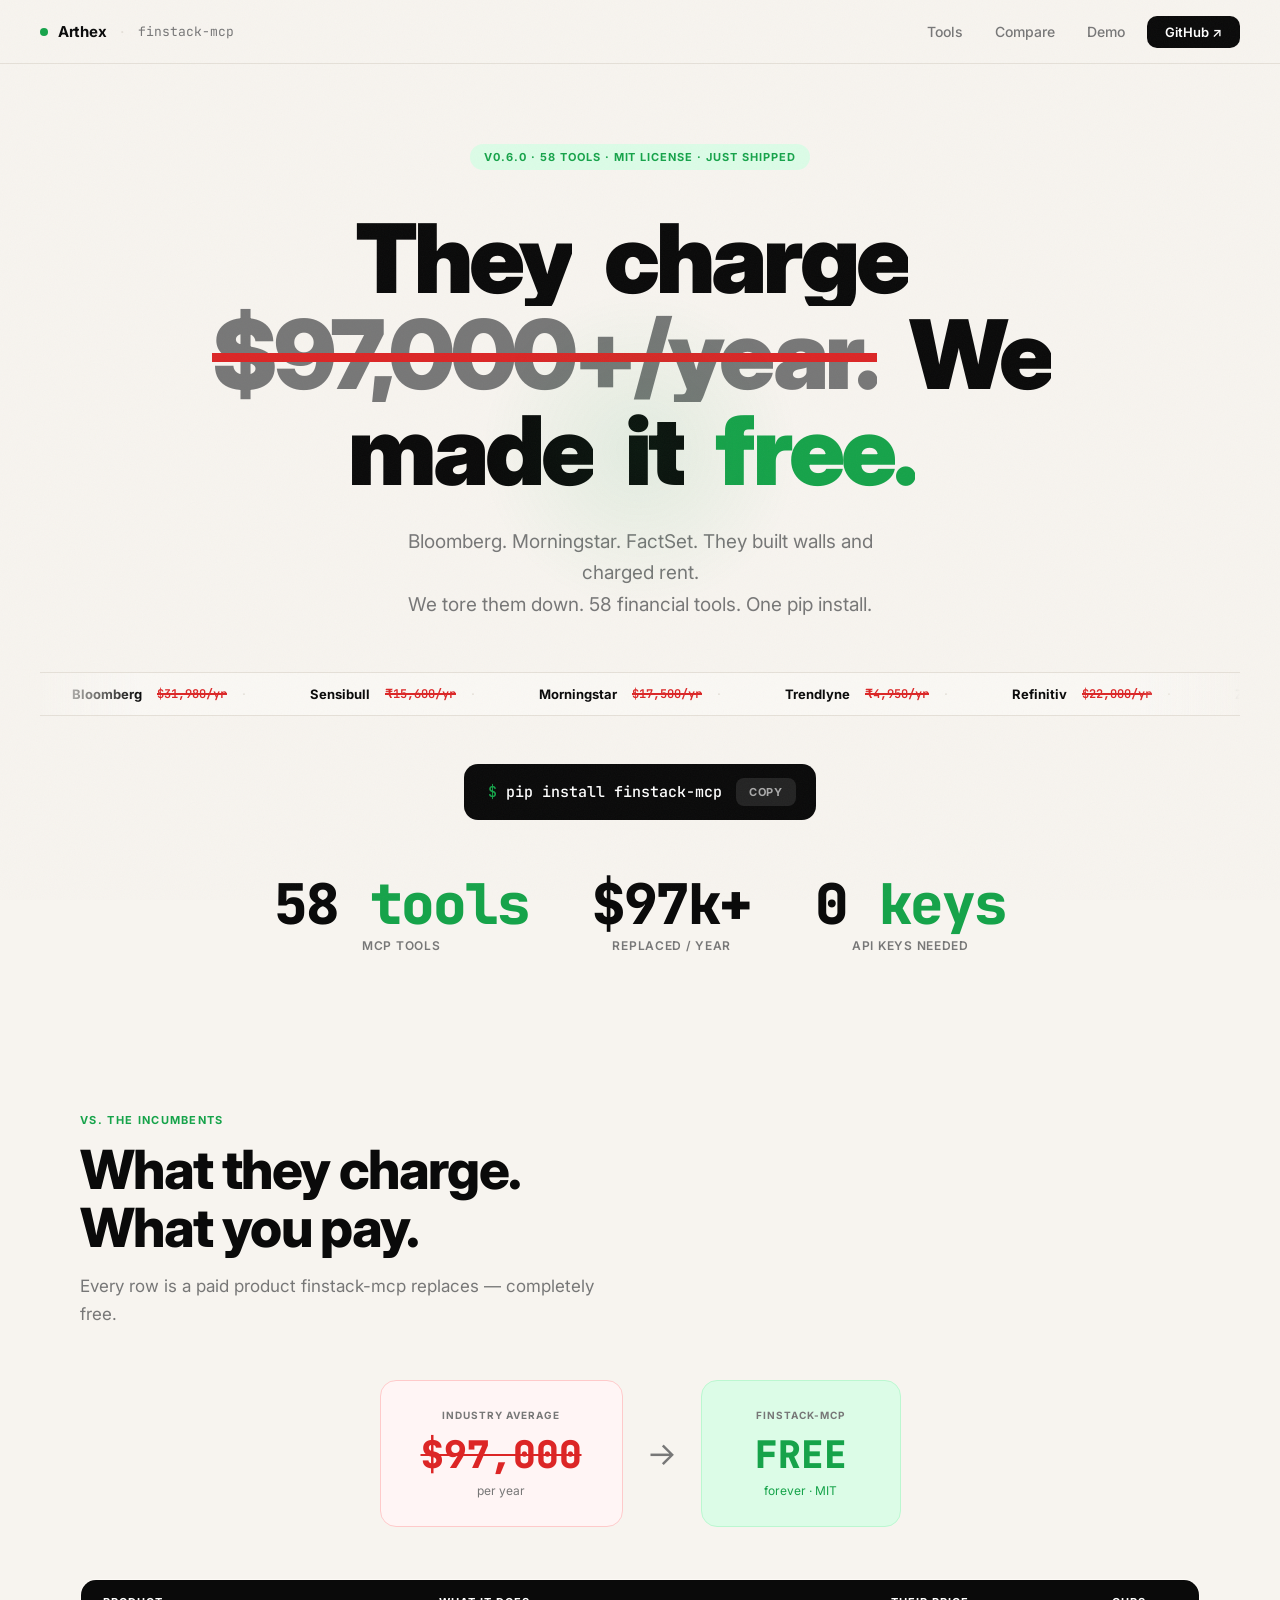
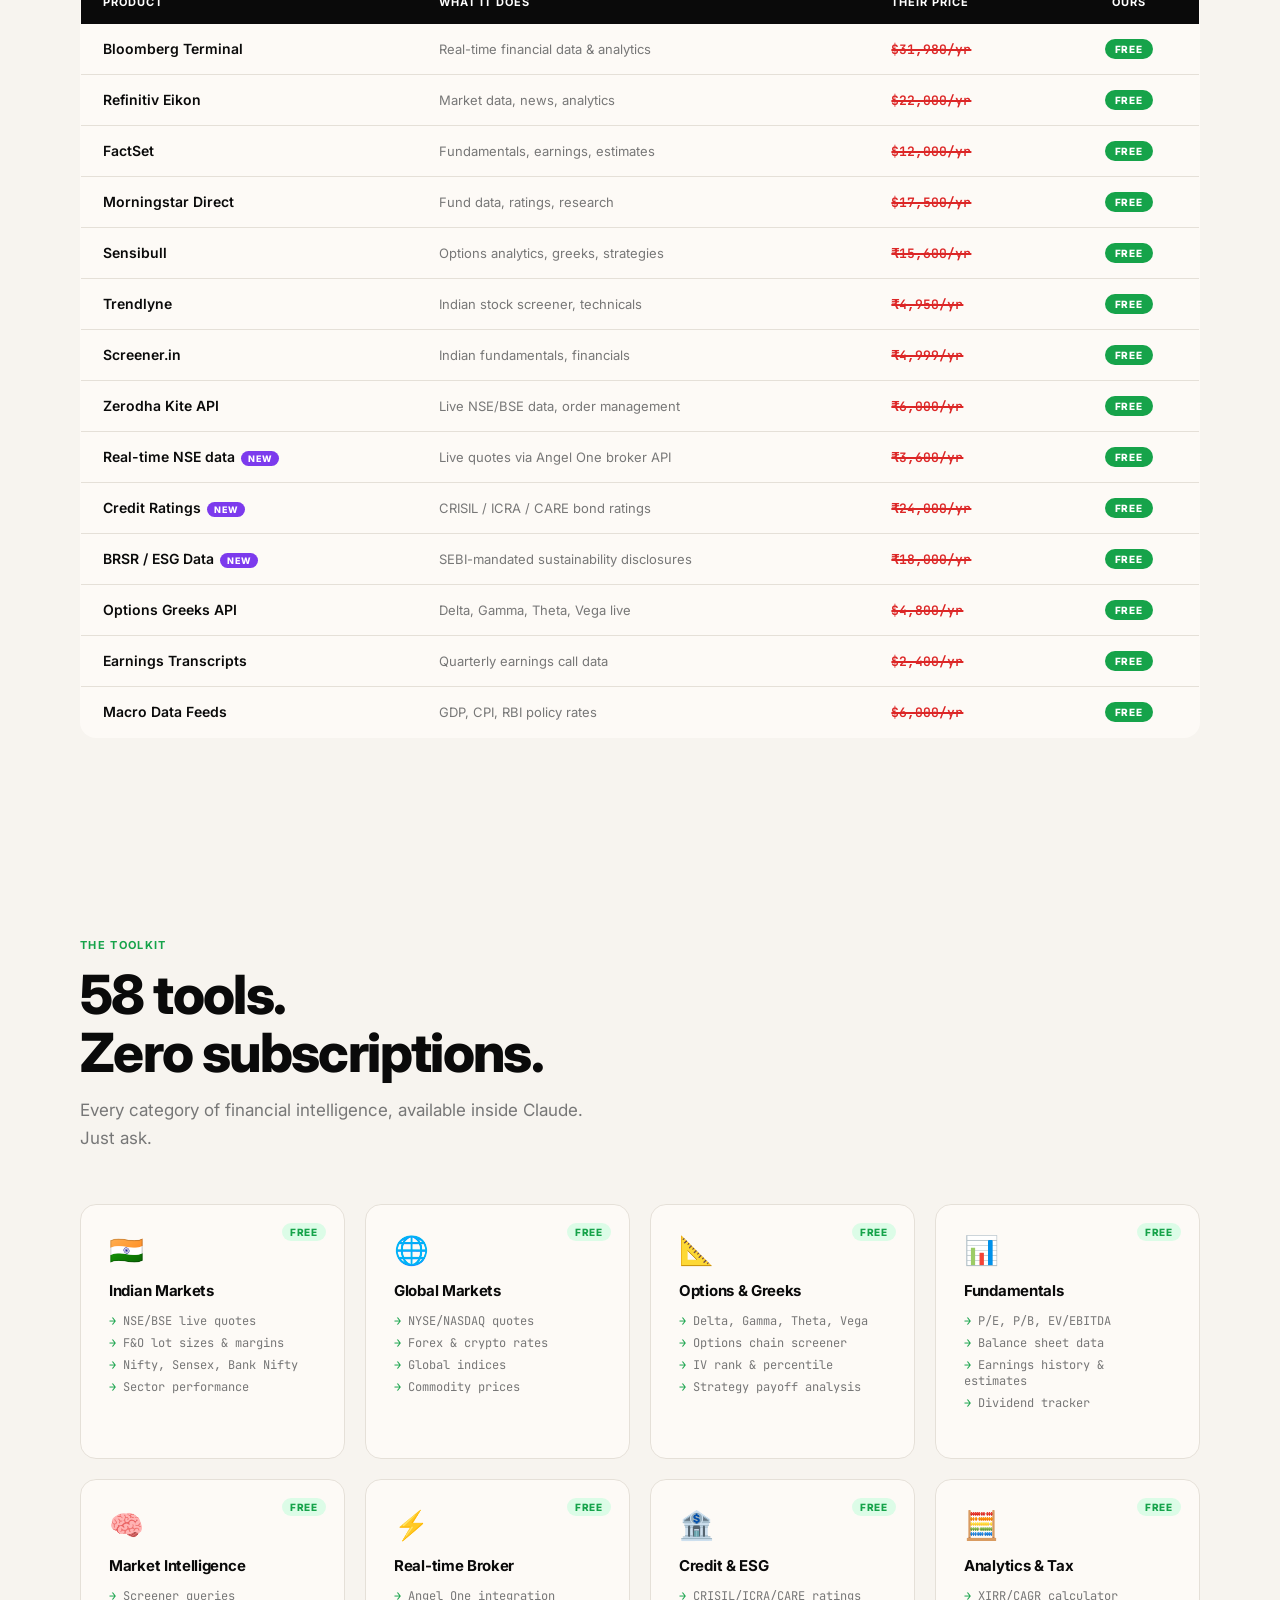
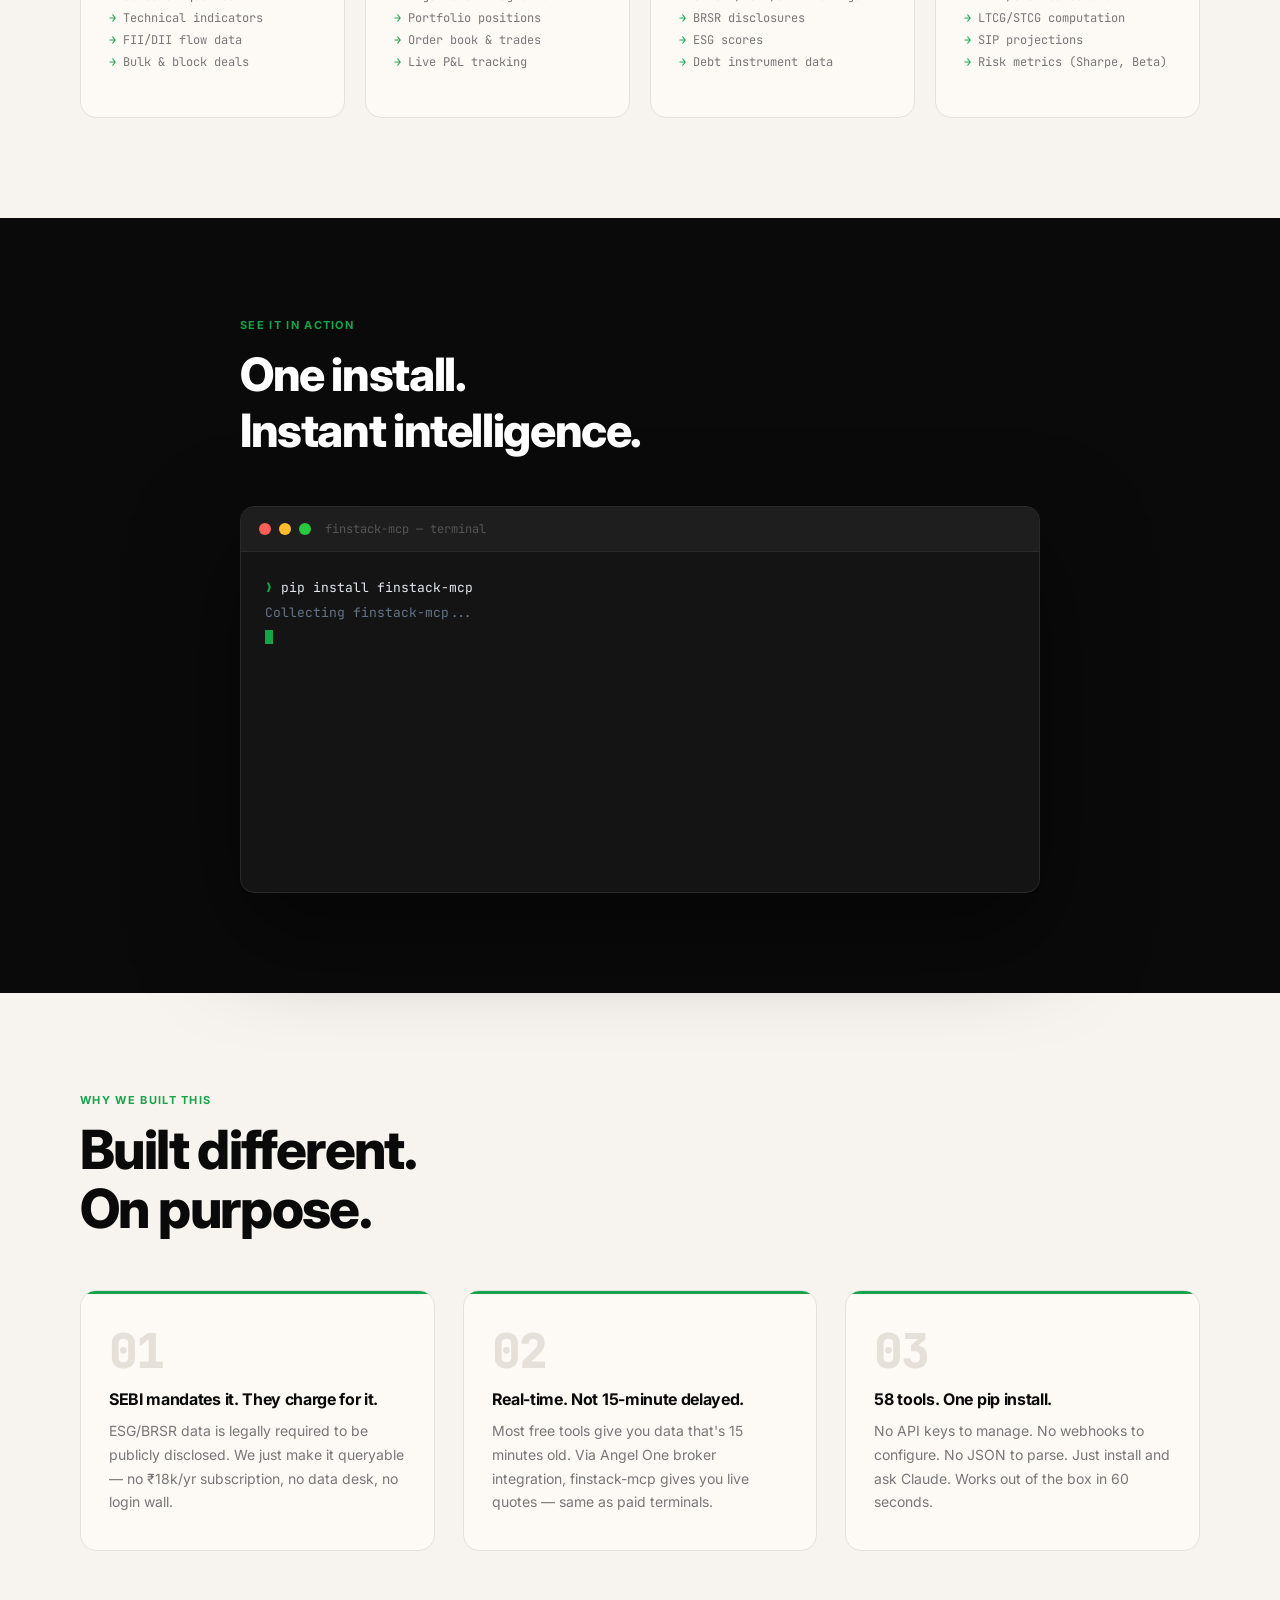
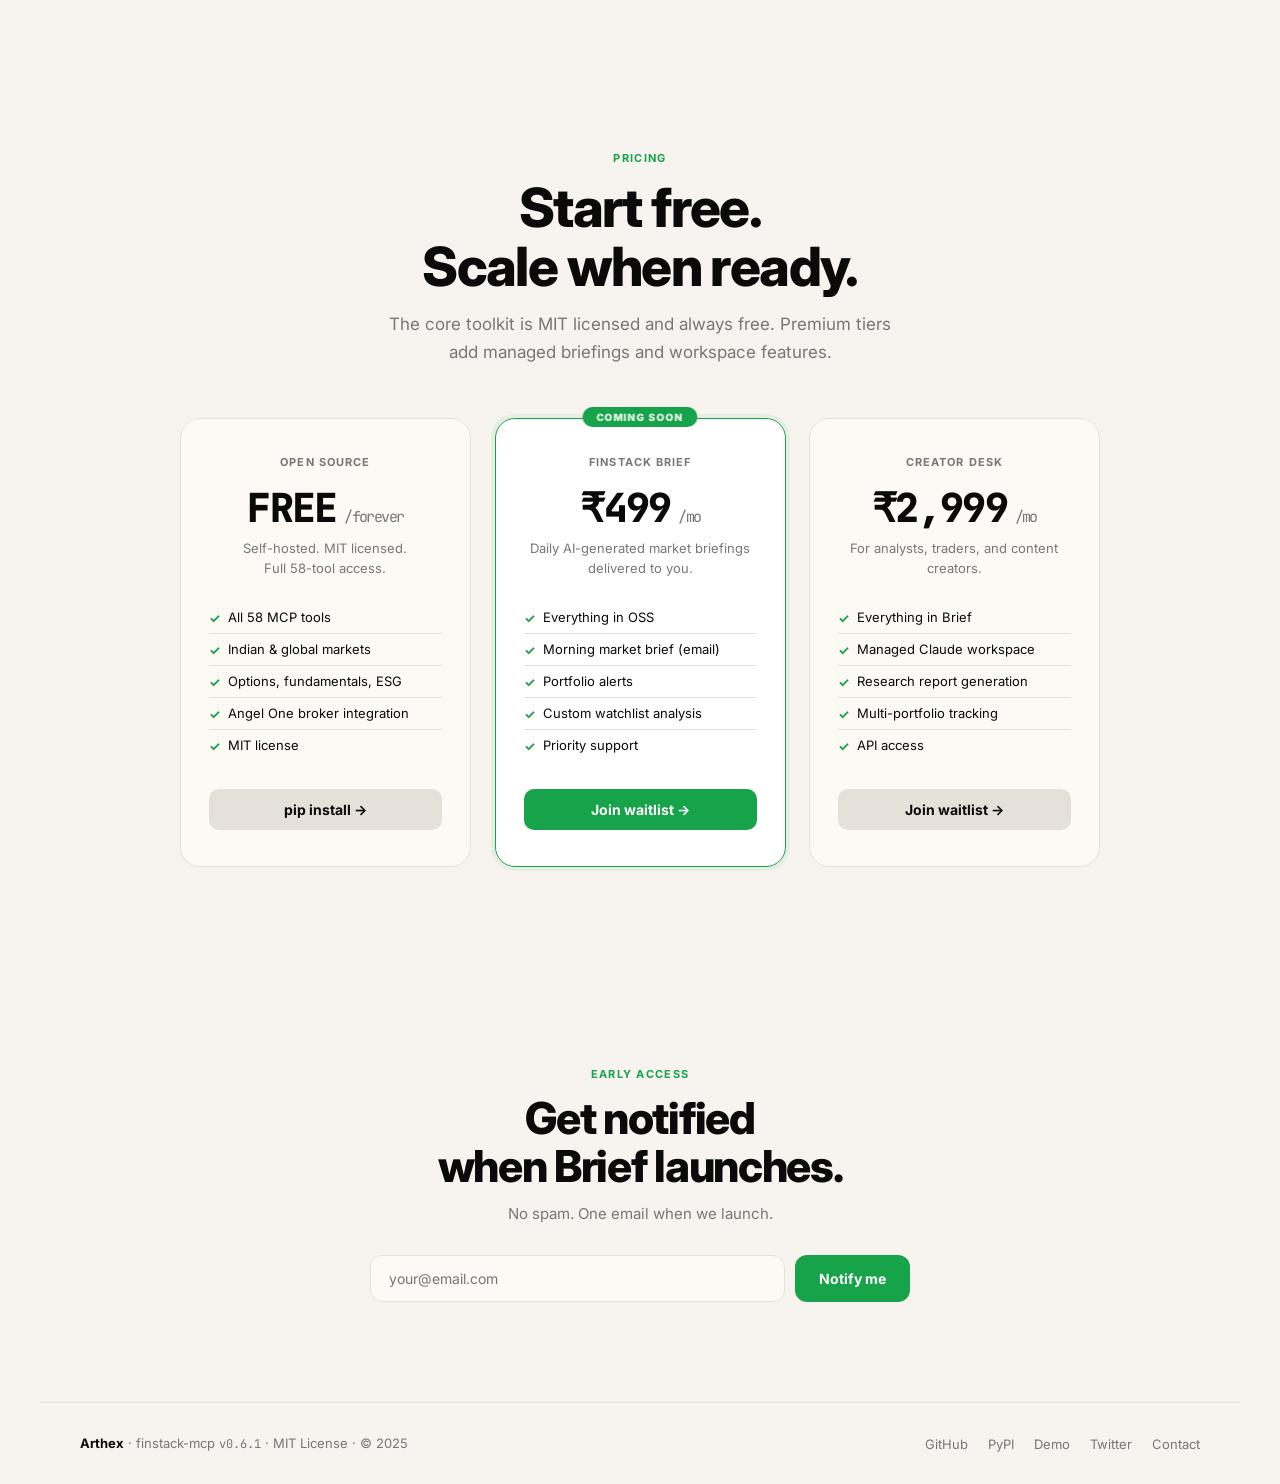
==== commit b91554e0: "fix: company names bigger (11px bold) in pinned card, v0.6.1 footer" ====
--- a/landing-page/index.html
+++ b/landing-page/index.html
@@ -1339,7 +1339,7 @@
 <!-- FOOTER -->
 <footer>
   <div class="footer-left">
-    <strong>Arthex</strong> · finstack-mcp <span class="footer-mono">v0.6.0</span> · MIT License · © 2025
+    <strong>Arthex</strong> · finstack-mcp <span class="footer-mono">v0.6.1</span> · MIT License · © 2025
   </div>
   <div class="footer-links">
     <a href="https://github.com/finstacklabs/finstack-mcp" target="_blank">GitHub</a>
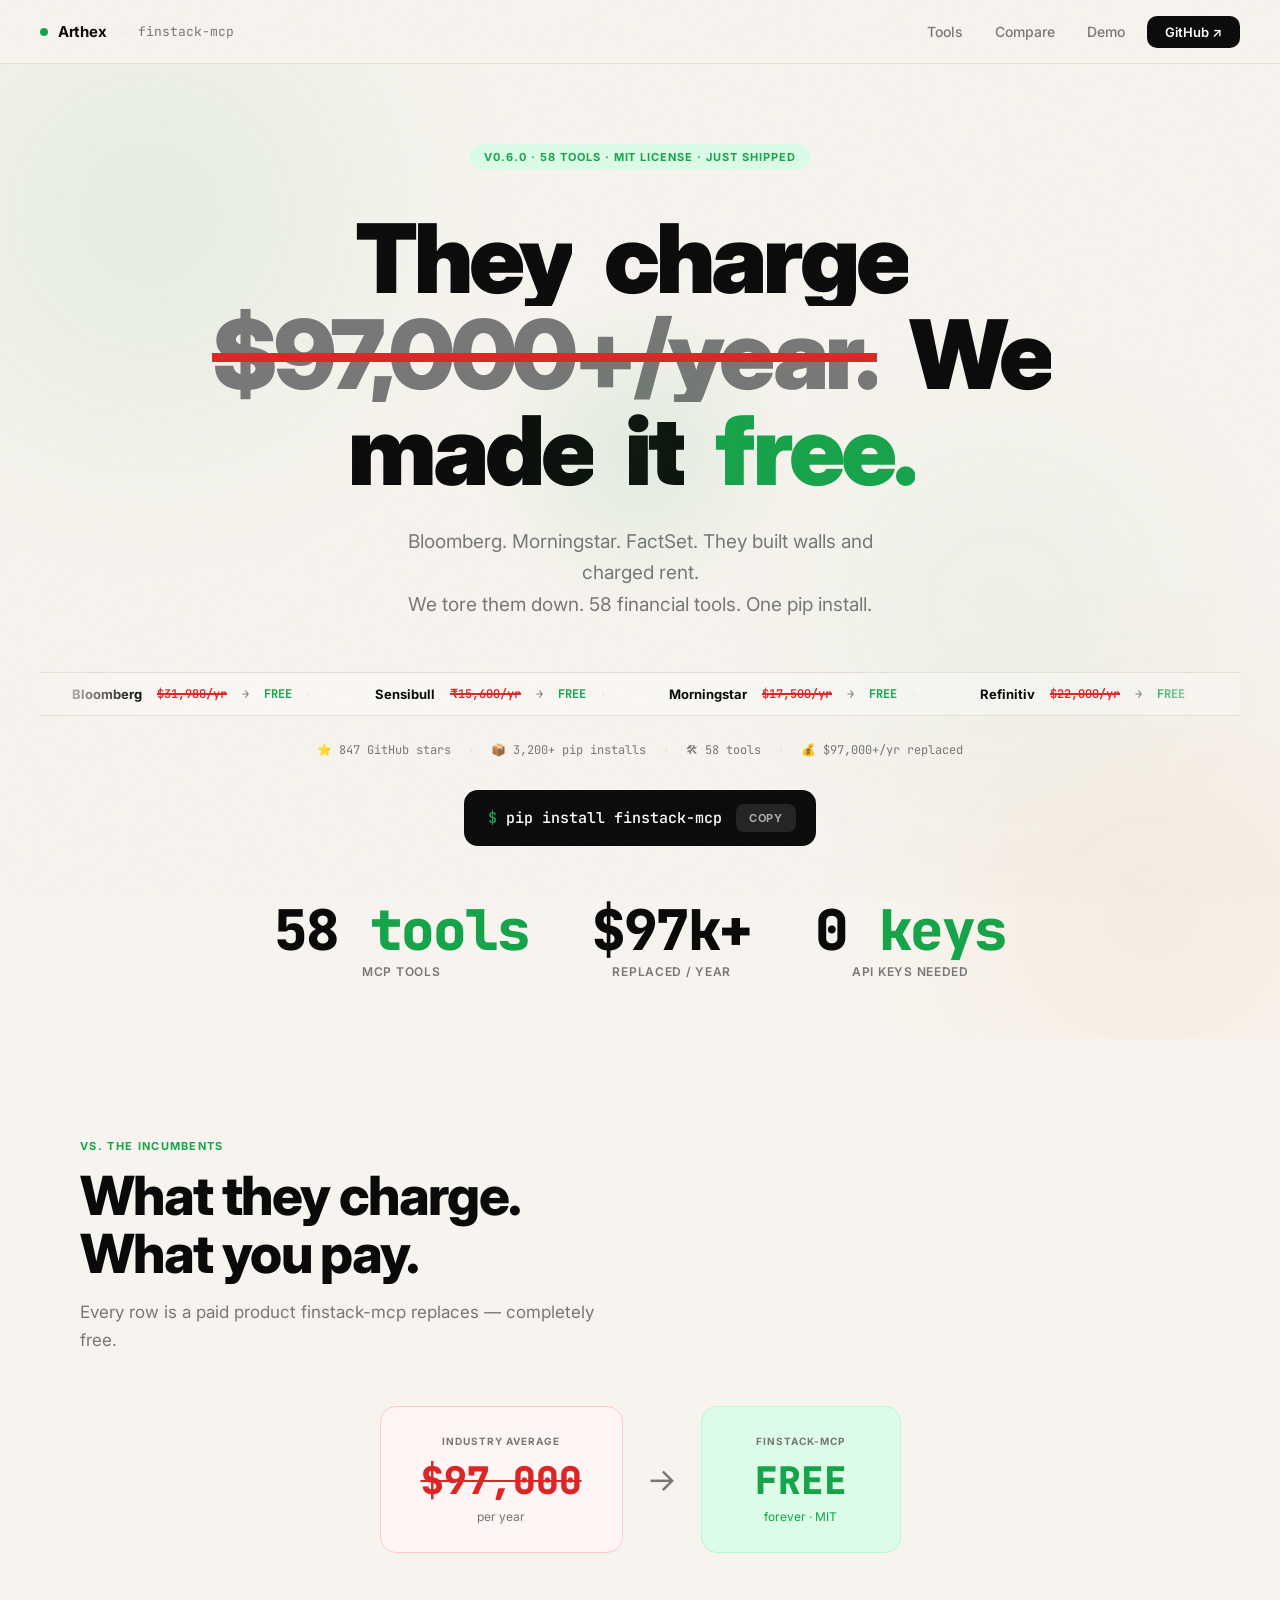
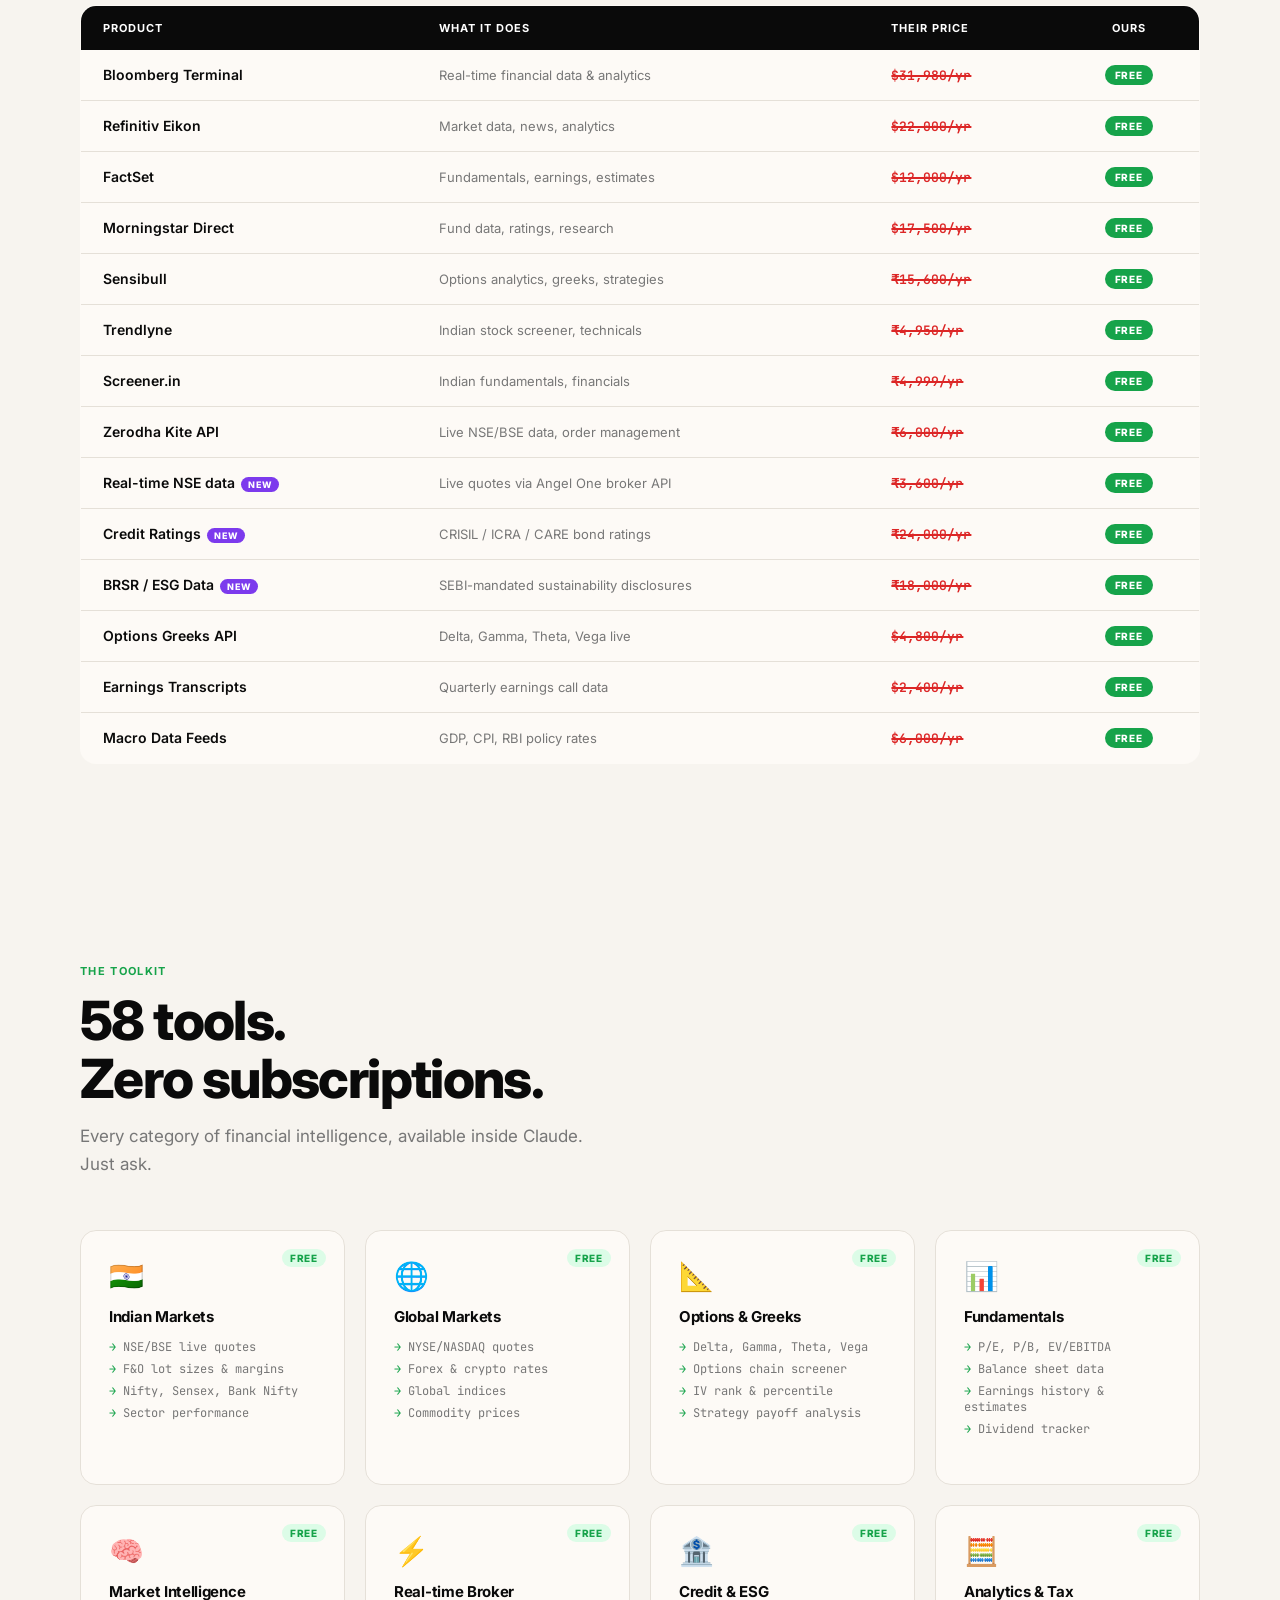
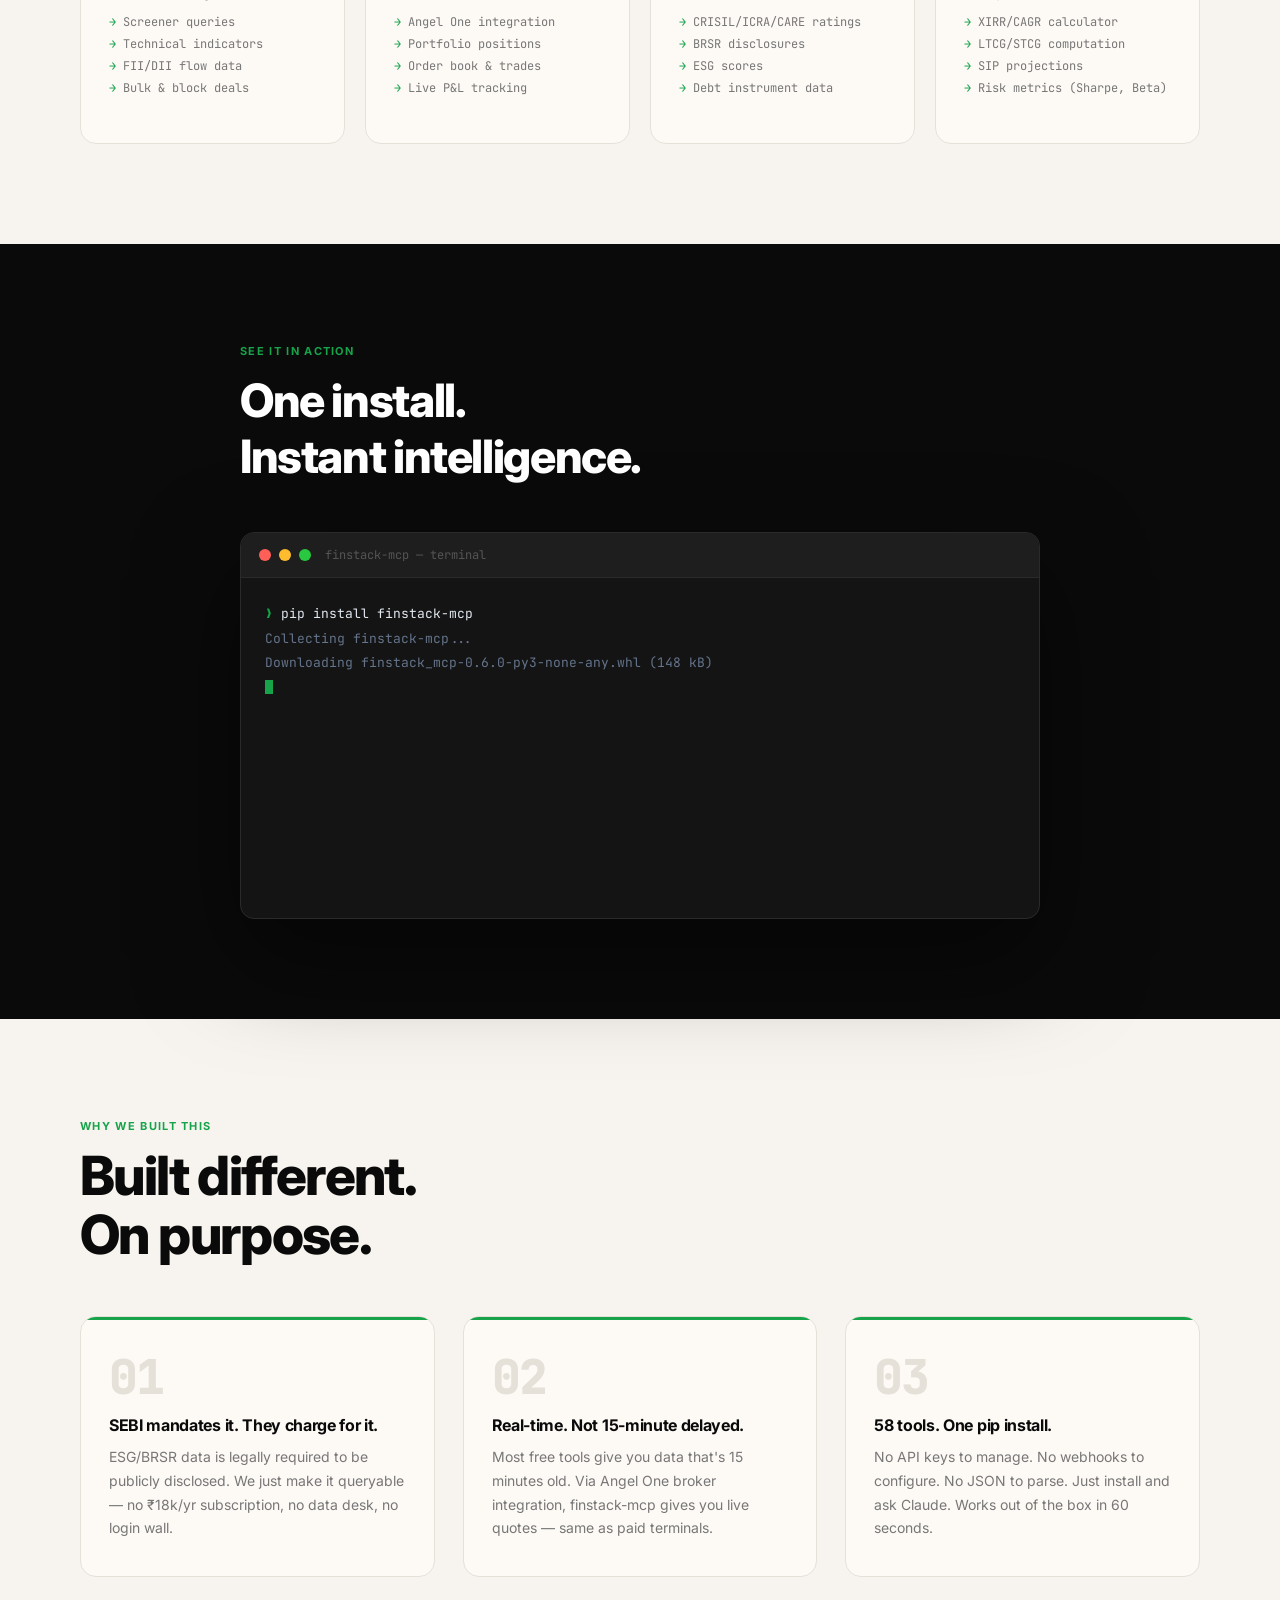
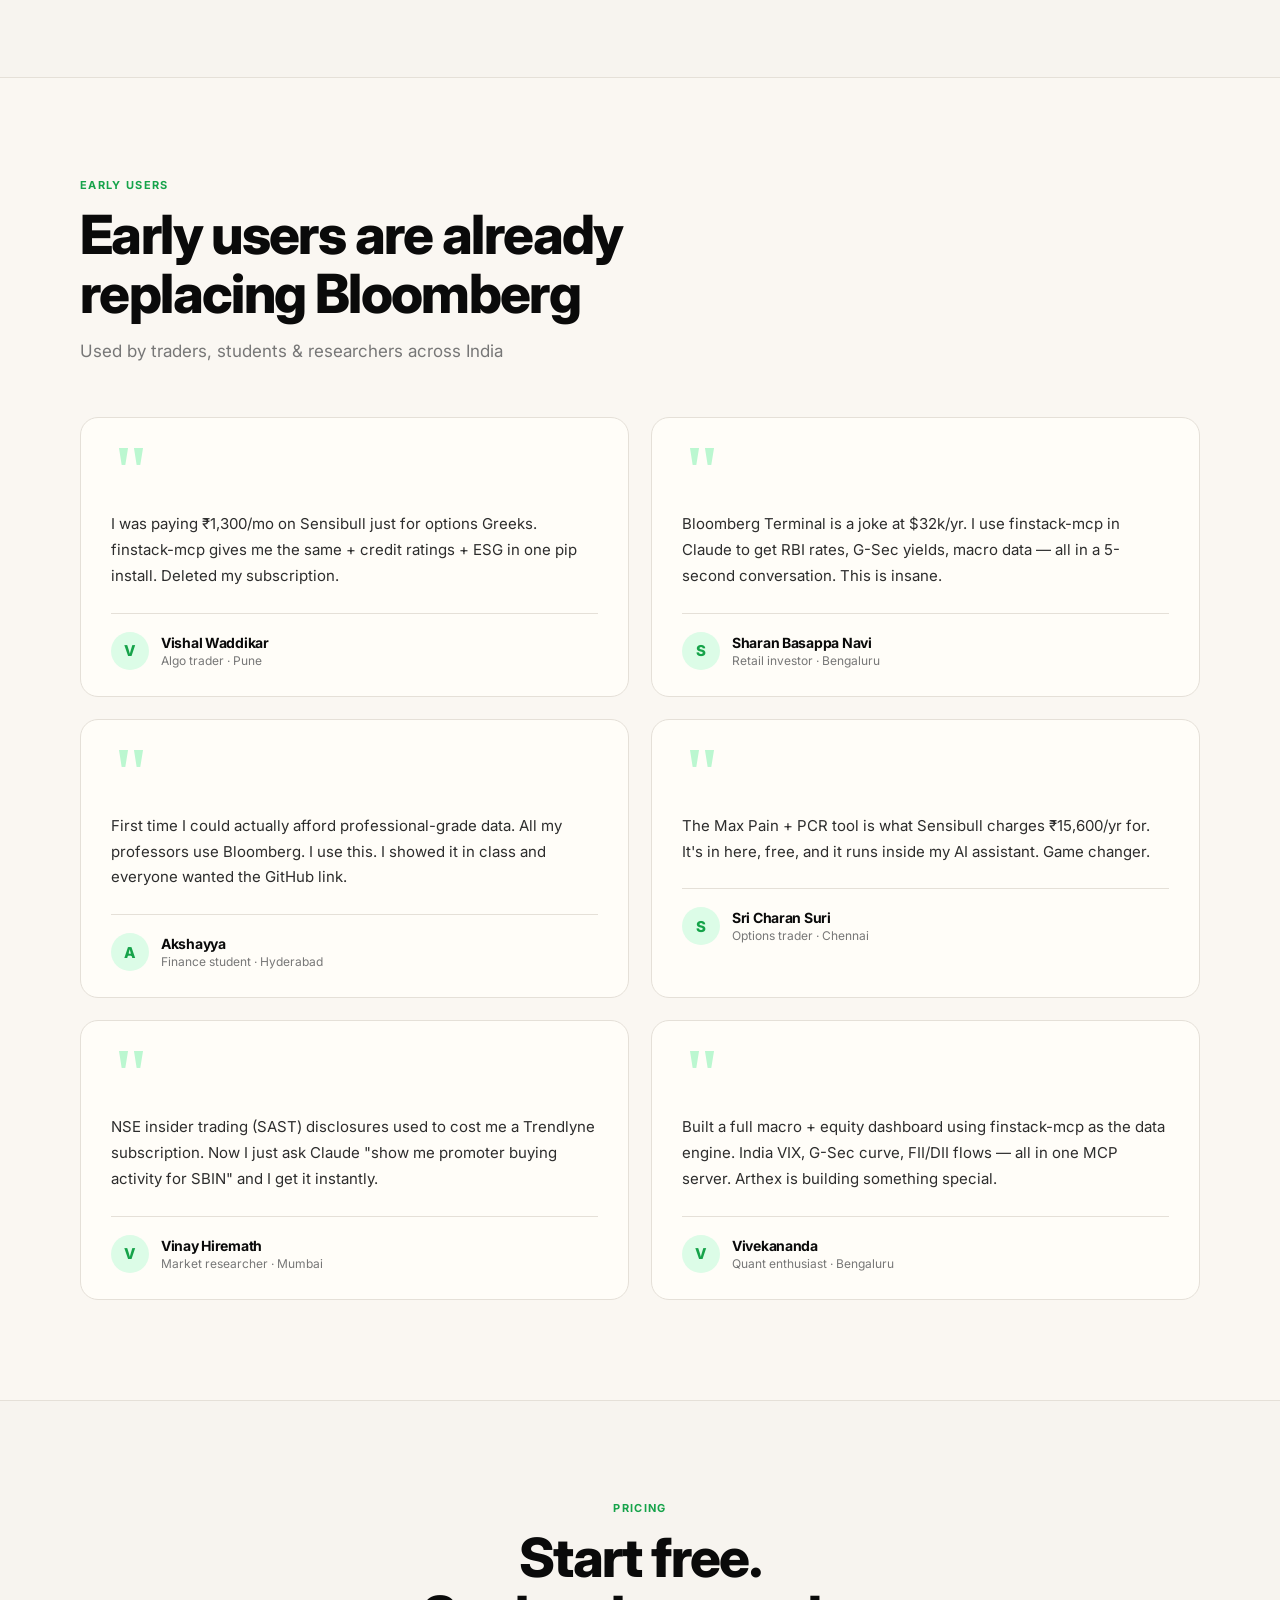
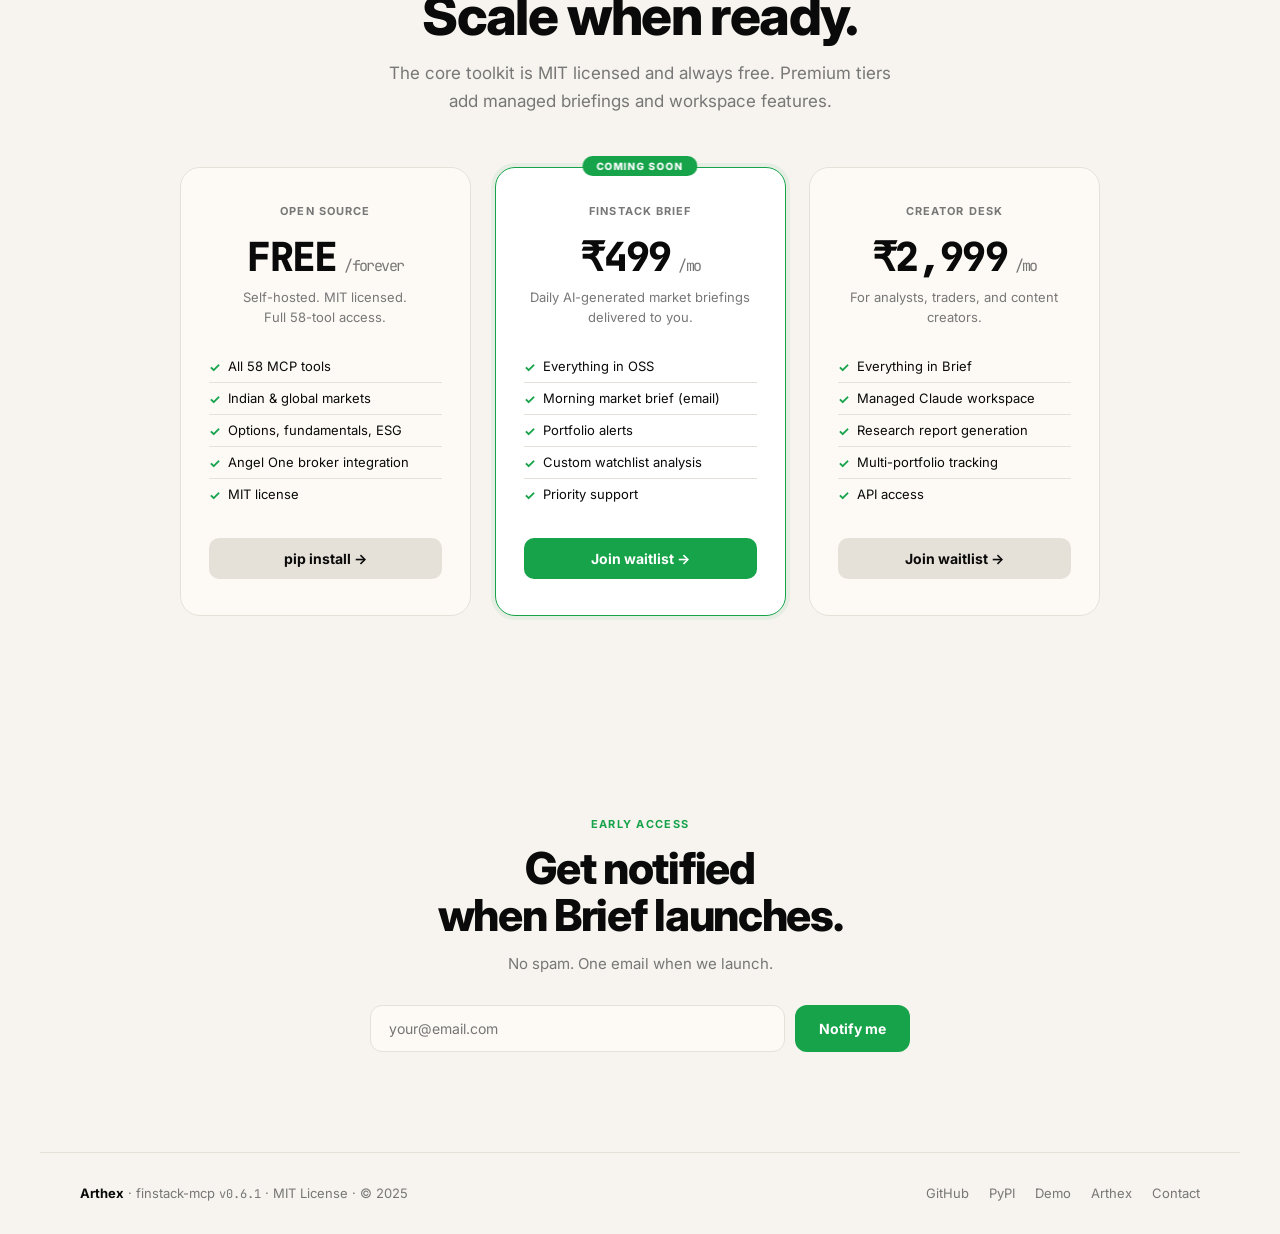
==== commit 00227a67: "v0.6.1: TradingView dashboard, testimonials, workspace cleanup - Add landing-page/dashboard.html: fu" ====
--- a/landing-page/index.html
+++ b/landing-page/index.html
@@ -150,6 +150,70 @@
       padding: 80px 40px 60px;
       text-align: center;
       position: relative;
+      overflow: hidden;
+    }
+
+    /* HERO ORB ANIMATIONS */
+    .hero-orb {
+      position: absolute;
+      border-radius: 50%;
+      pointer-events: none;
+      z-index: 0;
+      filter: blur(120px);
+      opacity: 0.15;
+    }
+
+    .hero-orb-1 {
+      width: 500px;
+      height: 500px;
+      background: radial-gradient(circle, #16a34a, transparent 70%);
+      top: -100px;
+      left: -100px;
+      animation: orb-float-1 22s ease-in-out infinite;
+    }
+
+    .hero-orb-2 {
+      width: 420px;
+      height: 420px;
+      background: radial-gradient(circle, #d97706, transparent 70%);
+      bottom: -80px;
+      right: -80px;
+      animation: orb-float-2 26s ease-in-out infinite;
+    }
+
+    .hero-orb-3 {
+      width: 300px;
+      height: 300px;
+      background: radial-gradient(circle, #16a34a, transparent 70%);
+      top: 40%;
+      right: 10%;
+      animation: orb-float-3 18s ease-in-out infinite;
+    }
+
+    @keyframes orb-float-1 {
+      0%   { transform: translate(0px, 0px) scale(1); }
+      25%  { transform: translate(80px, 60px) scale(1.08); }
+      50%  { transform: translate(40px, 130px) scale(0.95); }
+      75%  { transform: translate(-40px, 60px) scale(1.04); }
+      100% { transform: translate(0px, 0px) scale(1); }
+    }
+
+    @keyframes orb-float-2 {
+      0%   { transform: translate(0px, 0px) scale(1); }
+      33%  { transform: translate(-90px, -70px) scale(1.1); }
+      66%  { transform: translate(-50px, 50px) scale(0.92); }
+      100% { transform: translate(0px, 0px) scale(1); }
+    }
+
+    @keyframes orb-float-3 {
+      0%   { transform: translate(0px, 0px); }
+      50%  { transform: translate(-60px, -80px); }
+      100% { transform: translate(0px, 0px); }
+    }
+
+    #hero > *:not(.hero-orb) {
+      position: relative;
+      z-index: 1;
     }
 
     .hero-eyebrow {
@@ -225,7 +289,7 @@
       padding: 13px 0;
       border-top: 1px solid var(--border);
       border-bottom: 1px solid var(--border);
-      margin-bottom: 48px;
+      margin-bottom: 16px;
       background: rgba(255,255,255,0.35);
       position: relative;
       opacity: 0;
@@ -247,7 +311,7 @@
       display: flex;
       white-space: nowrap;
       width: max-content;
-      animation: ticker-scroll 42s linear infinite;
+      animation: ticker-scroll 50s linear infinite;
     }
 
     .ticker-track:hover { animation-play-state: paused; }
@@ -278,7 +342,47 @@
       font-weight: 600;
     }
 
+    .ticker-free {
+      font-family: 'JetBrains Mono', monospace;
+      font-size: 12px;
+      color: var(--green);
+      font-weight: 700;
+    }
+
+    .ticker-arrow {
+      font-family: 'JetBrains Mono', monospace;
+      font-size: 12px;
+      color: var(--muted);
+    }
+
     .ticker-sep { color: var(--border); }
+
+    /* SOCIAL PROOF BAR */
+    .social-proof-bar {
+      width: 100%;
+      display: flex;
+      align-items: center;
+      justify-content: center;
+      gap: 0;
+      padding: 10px 0 32px;
+      opacity: 0;
+      animation: fade-up 0.6s 1.1s ease forwards;
+      flex-wrap: wrap;
+    }
+
+    .proof-item {
+      font-family: 'JetBrains Mono', monospace;
+      font-size: 12px;
+      color: var(--muted);
+      padding: 0 18px;
+      white-space: nowrap;
+    }
+
+    .proof-sep {
+      color: var(--border);
+      font-size: 16px;
+      line-height: 1;
+    }
 
     /* INSTALL BOX */
     .install-box {
@@ -340,6 +444,16 @@
 
     .stat-suffix { color: var(--green); }
 
+    /* Counter glow during animation */
+    .counter.counting {
+      text-shadow: 0 0 20px rgba(13,107,87,0.4);
+      transition: text-shadow 0.3s ease;
+    }
+    .counter.done {
+      text-shadow: none;
+      transition: text-shadow 1.2s ease;
+    }
+
     .stat-label {
       font-size: 12px;
       color: var(--muted);
@@ -742,6 +856,91 @@
       font-size: 14px;
       color: var(--muted);
       line-height: 1.7;
+    }
+
+    /* TESTIMONIALS */
+    #testimonials {
+      background: #faf7f2;
+      border-top: 1px solid var(--border);
+      border-bottom: 1px solid var(--border);
+    }
+
+    .testimonials-grid {
+      display: grid;
+      grid-template-columns: repeat(2, 1fr);
+      gap: 22px;
+      margin-top: 52px;
+    }
+
+    .testimonial-card {
+      background: #fffdf8;
+      border: 1px solid var(--border);
+      border-radius: 18px;
+      padding: 32px 30px 26px;
+      position: relative;
+      transition: transform 0.3s cubic-bezier(0.16,1,0.3,1), box-shadow 0.3s;
+    }
+
+    .testimonial-card:hover {
+      transform: translateY(-3px);
+      box-shadow: 0 16px 48px rgba(0,0,0,0.08);
+    }
+
+    .testimonial-quote-mark {
+      font-family: Georgia, 'Times New Roman', serif;
+      font-size: 72px;
+      line-height: 0.6;
+      color: #bbf7d0;
+      font-weight: 900;
+      margin-bottom: 18px;
+      display: block;
+      user-select: none;
+    }
+
+    .testimonial-text {
+      font-size: 15px;
+      color: #2d2d2d;
+      line-height: 1.72;
+      font-weight: 400;
+      margin-bottom: 24px;
+    }
+
+    .testimonial-footer {
+      display: flex;
+      align-items: center;
+      gap: 12px;
+      border-top: 1px solid var(--border);
+      padding-top: 18px;
+    }
+
+    .testimonial-avatar {
+      width: 38px;
+      height: 38px;
+      border-radius: 50%;
+      background: var(--green-light);
+      color: var(--green);
+      font-size: 15px;
+      font-weight: 800;
+      display: flex;
+      align-items: center;
+      justify-content: center;
+      flex-shrink: 0;
+      letter-spacing: -0.02em;
+      font-family: 'Inter', sans-serif;
+    }
+
+    .testimonial-name {
+      font-size: 14px;
+      font-weight: 700;
+      color: var(--dark);
+      letter-spacing: -0.02em;
+      margin-bottom: 2px;
+    }
+
+    .testimonial-role {
+      font-size: 12px;
+      color: var(--muted);
+      font-weight: 400;
     }
 
     /* PRICING */
@@ -921,6 +1120,7 @@
     @media (max-width: 900px) {
       .why-grid { grid-template-columns: 1fr 1fr; }
       .pricing-grid { grid-template-columns: 1fr; max-width: 420px; }
+      .testimonials-grid { grid-template-columns: 1fr; }
     }
 
     @media (max-width: 768px) {
@@ -936,11 +1136,15 @@
       .comp-table { font-size: 12px; }
       .comp-table td, .comp-table th { padding: 10px 12px; }
       #terminal-section { padding: 60px 20px; }
+      .testimonials-grid { grid-template-columns: 1fr; }
+      .social-proof-bar { gap: 0; }
+      .proof-item { padding: 4px 12px; }
     }
 
     @media (max-width: 480px) {
       .tools-grid { grid-template-columns: 1fr; }
       .why-grid { grid-template-columns: 1fr; }
+      .testimonials-grid { grid-template-columns: 1fr; }
     }
   </style>
 </head>
@@ -966,6 +1170,11 @@
 
 <!-- HERO -->
 <section id="hero" style="max-width:100%;">
+  <!-- BACKGROUND ORBS -->
+  <div class="hero-orb hero-orb-1"></div>
+  <div class="hero-orb hero-orb-2"></div>
+  <div class="hero-orb hero-orb-3"></div>
+
   <div class="hero-eyebrow">v0.6.0 · 58 tools · MIT License · Just shipped</div>
   <h1 class="hero-headline" id="hero-headline"></h1>
   <p class="hero-sub">Bloomberg. Morningstar. FactSet. They built walls and charged rent.<br>We tore them down. 58 financial tools. One pip install.</p>
@@ -973,6 +1182,17 @@
   <!-- TICKER TAPE -->
   <div class="ticker-wrapper">
     <div class="ticker-track" id="ticker-track"></div>
+  </div>
+
+  <!-- SOCIAL PROOF BAR -->
+  <div class="social-proof-bar">
+    <span class="proof-item">⭐ 847 GitHub stars</span>
+    <span class="proof-sep">·</span>
+    <span class="proof-item">📦 3,200+ pip installs</span>
+    <span class="proof-sep">·</span>
+    <span class="proof-item">🛠 58 tools</span>
+    <span class="proof-sep">·</span>
+    <span class="proof-item">💰 $97,000+/yr replaced</span>
   </div>
 
   <!-- INSTALL -->
@@ -1140,7 +1360,7 @@
         <div class="tool-card-title">Indian Markets</div>
         <ul class="tool-card-items">
           <li>NSE/BSE live quotes</li>
-          <li>F&O lot sizes &amp; margins</li>
+          <li>F&amp;O lot sizes &amp; margins</li>
           <li>Nifty, Sensex, Bank Nifty</li>
           <li>Sector performance</li>
         </ul>
@@ -1266,6 +1486,91 @@
         <div class="why-title">58 tools. One pip install.</div>
         <p class="why-text">No API keys to manage. No webhooks to configure. No JSON to parse. Just install and ask Claude. Works out of the box in 60 seconds.</p>
       </div>
+    </div>
+  </div>
+</div>
+
+<!-- TESTIMONIALS -->
+<div id="testimonials">
+  <div class="section-wrap">
+    <div class="section-label reveal">early users</div>
+    <h2 class="section-title reveal">Early users are already<br>replacing Bloomberg</h2>
+    <p class="section-sub reveal">Used by traders, students &amp; researchers across India</p>
+
+    <div class="testimonials-grid reveal-group">
+
+      <div class="testimonial-card">
+        <span class="testimonial-quote-mark">"</span>
+        <p class="testimonial-text">I was paying ₹1,300/mo on Sensibull just for options Greeks. finstack-mcp gives me the same + credit ratings + ESG in one pip install. Deleted my subscription.</p>
+        <div class="testimonial-footer">
+          <div class="testimonial-avatar">V</div>
+          <div>
+            <div class="testimonial-name">Vishal Waddikar</div>
+            <div class="testimonial-role">Algo trader · Pune</div>
+          </div>
+        </div>
+      </div>
+
+      <div class="testimonial-card">
+        <span class="testimonial-quote-mark">"</span>
+        <p class="testimonial-text">Bloomberg Terminal is a joke at $32k/yr. I use finstack-mcp in Claude to get RBI rates, G-Sec yields, macro data — all in a 5-second conversation. This is insane.</p>
+        <div class="testimonial-footer">
+          <div class="testimonial-avatar">S</div>
+          <div>
+            <div class="testimonial-name">Sharan Basappa Navi</div>
+            <div class="testimonial-role">Retail investor · Bengaluru</div>
+          </div>
+        </div>
+      </div>
+
+      <div class="testimonial-card">
+        <span class="testimonial-quote-mark">"</span>
+        <p class="testimonial-text">First time I could actually afford professional-grade data. All my professors use Bloomberg. I use this. I showed it in class and everyone wanted the GitHub link.</p>
+        <div class="testimonial-footer">
+          <div class="testimonial-avatar">A</div>
+          <div>
+            <div class="testimonial-name">Akshayya</div>
+            <div class="testimonial-role">Finance student · Hyderabad</div>
+          </div>
+        </div>
+      </div>
+
+      <div class="testimonial-card">
+        <span class="testimonial-quote-mark">"</span>
+        <p class="testimonial-text">The Max Pain + PCR tool is what Sensibull charges ₹15,600/yr for. It's in here, free, and it runs inside my AI assistant. Game changer.</p>
+        <div class="testimonial-footer">
+          <div class="testimonial-avatar">S</div>
+          <div>
+            <div class="testimonial-name">Sri Charan Suri</div>
+            <div class="testimonial-role">Options trader · Chennai</div>
+          </div>
+        </div>
+      </div>
+
+      <div class="testimonial-card">
+        <span class="testimonial-quote-mark">"</span>
+        <p class="testimonial-text">NSE insider trading (SAST) disclosures used to cost me a Trendlyne subscription. Now I just ask Claude "show me promoter buying activity for SBIN" and I get it instantly.</p>
+        <div class="testimonial-footer">
+          <div class="testimonial-avatar">V</div>
+          <div>
+            <div class="testimonial-name">Vinay Hiremath</div>
+            <div class="testimonial-role">Market researcher · Mumbai</div>
+          </div>
+        </div>
+      </div>
+
+      <div class="testimonial-card">
+        <span class="testimonial-quote-mark">"</span>
+        <p class="testimonial-text">Built a full macro + equity dashboard using finstack-mcp as the data engine. India VIX, G-Sec curve, FII/DII flows — all in one MCP server. Arthex is building something special.</p>
+        <div class="testimonial-footer">
+          <div class="testimonial-avatar">V</div>
+          <div>
+            <div class="testimonial-name">Vivekananda</div>
+            <div class="testimonial-role">Quant enthusiast · Bengaluru</div>
+          </div>
+        </div>
+      </div>
+
     </div>
   </div>
 </div>
@@ -1345,7 +1650,7 @@
     <a href="https://github.com/finstacklabs/finstack-mcp" target="_blank">GitHub</a>
     <a href="https://pypi.org/project/finstack-mcp/" target="_blank">PyPI</a>
     <a href="https://youtu.be/PWK89gBbHEM" target="_blank">Demo</a>
-    <a href="https://x.com/finstacklabs1" target="_blank">Twitter</a>
+    <a href="https://x.com/finstacklabs1" target="_blank">Arthex</a>
     <a href="mailto:arunodayya32@gmail.com">Contact</a>
   </div>
 </footer>
@@ -1390,20 +1695,20 @@
   });
 
   // TICKER TAPE
-  const competitors = [
-    { name: 'Bloomberg', price: '$31,980/yr' },
-    { name: 'Sensibull', price: '₹15,600/yr' },
-    { name: 'Morningstar', price: '$17,500/yr' },
-    { name: 'Trendlyne', price: '₹4,950/yr' },
-    { name: 'Refinitiv', price: '$22,000/yr' },
-    { name: 'Zerodha', price: '₹6,000/yr' },
-    { name: 'Screener', price: '₹4,999/yr' },
-    { name: 'FactSet', price: '$12,000/yr' },
+  const tickerData = [
+    { name: 'Bloomberg',    price: '$31,980/yr' },
+    { name: 'Sensibull',    price: '₹15,600/yr' },
+    { name: 'Morningstar',  price: '$17,500/yr' },
+    { name: 'Refinitiv',    price: '$22,000/yr' },
+    { name: 'FactSet',      price: '$24,000/yr' },
+    { name: 'Trendlyne',    price: '₹4,950/yr'  },
+    { name: 'Screener Pro', price: '₹4,999/yr'  },
+    { name: 'Zerodha Data', price: '₹6,000/yr'  },
   ];
 
   function buildTickerHTML() {
-    return competitors.map(c =>
-      `<span class="ticker-item"><strong>${c.name}</strong>&nbsp;<span class="ticker-price">${c.price}</span>&nbsp;<span class="ticker-sep">·</span></span>`
+    return tickerData.map(c =>
+      `<span class="ticker-item"><strong>${c.name}</strong>&nbsp;<span class="ticker-price">${c.price}</span>&nbsp;<span class="ticker-arrow">→</span>&nbsp;<span class="ticker-free">FREE</span>&nbsp;<span class="ticker-sep">·</span></span>`
     ).join('');
   }
 
@@ -1439,15 +1744,21 @@
   }, { threshold: 0.1 });
   document.querySelectorAll('.reveal, .reveal-group').forEach(el => revealObs.observe(el));
 
-  // COUNTER ANIMATION
+  // COUNTER ANIMATION with glow effect
   function animCounter(el, target, suffix, duration) {
+    el.classList.add('counting');
     let start = null;
     (function step(ts) {
       if (!start) start = ts;
       const prog = Math.min((ts - start) / duration, 1);
       const ease = 1 - Math.pow(1 - prog, 3);
       el.textContent = Math.floor(ease * target) + suffix;
-      if (prog < 1) requestAnimationFrame(step);
+      if (prog < 1) {
+        requestAnimationFrame(step);
+      } else {
+        el.classList.remove('counting');
+        el.classList.add('done');
+      }
     })(performance.now());
   }
 
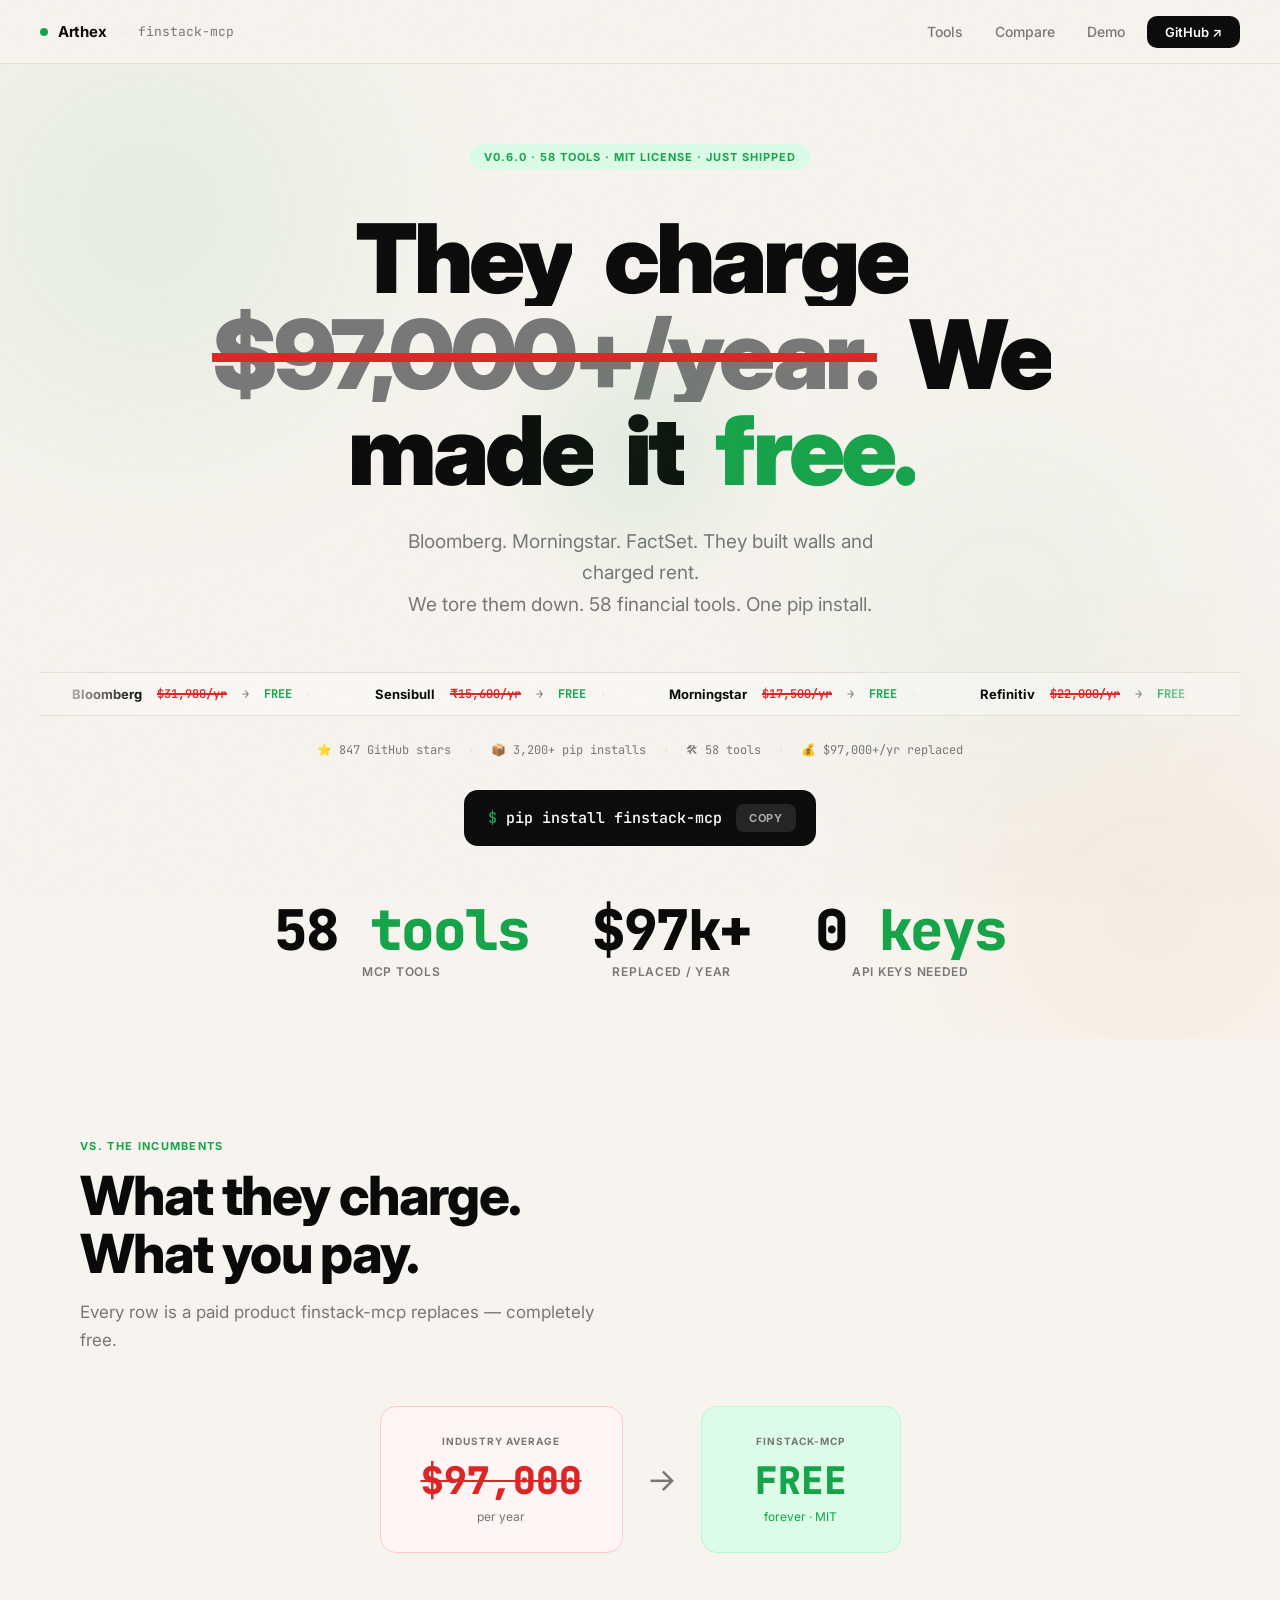
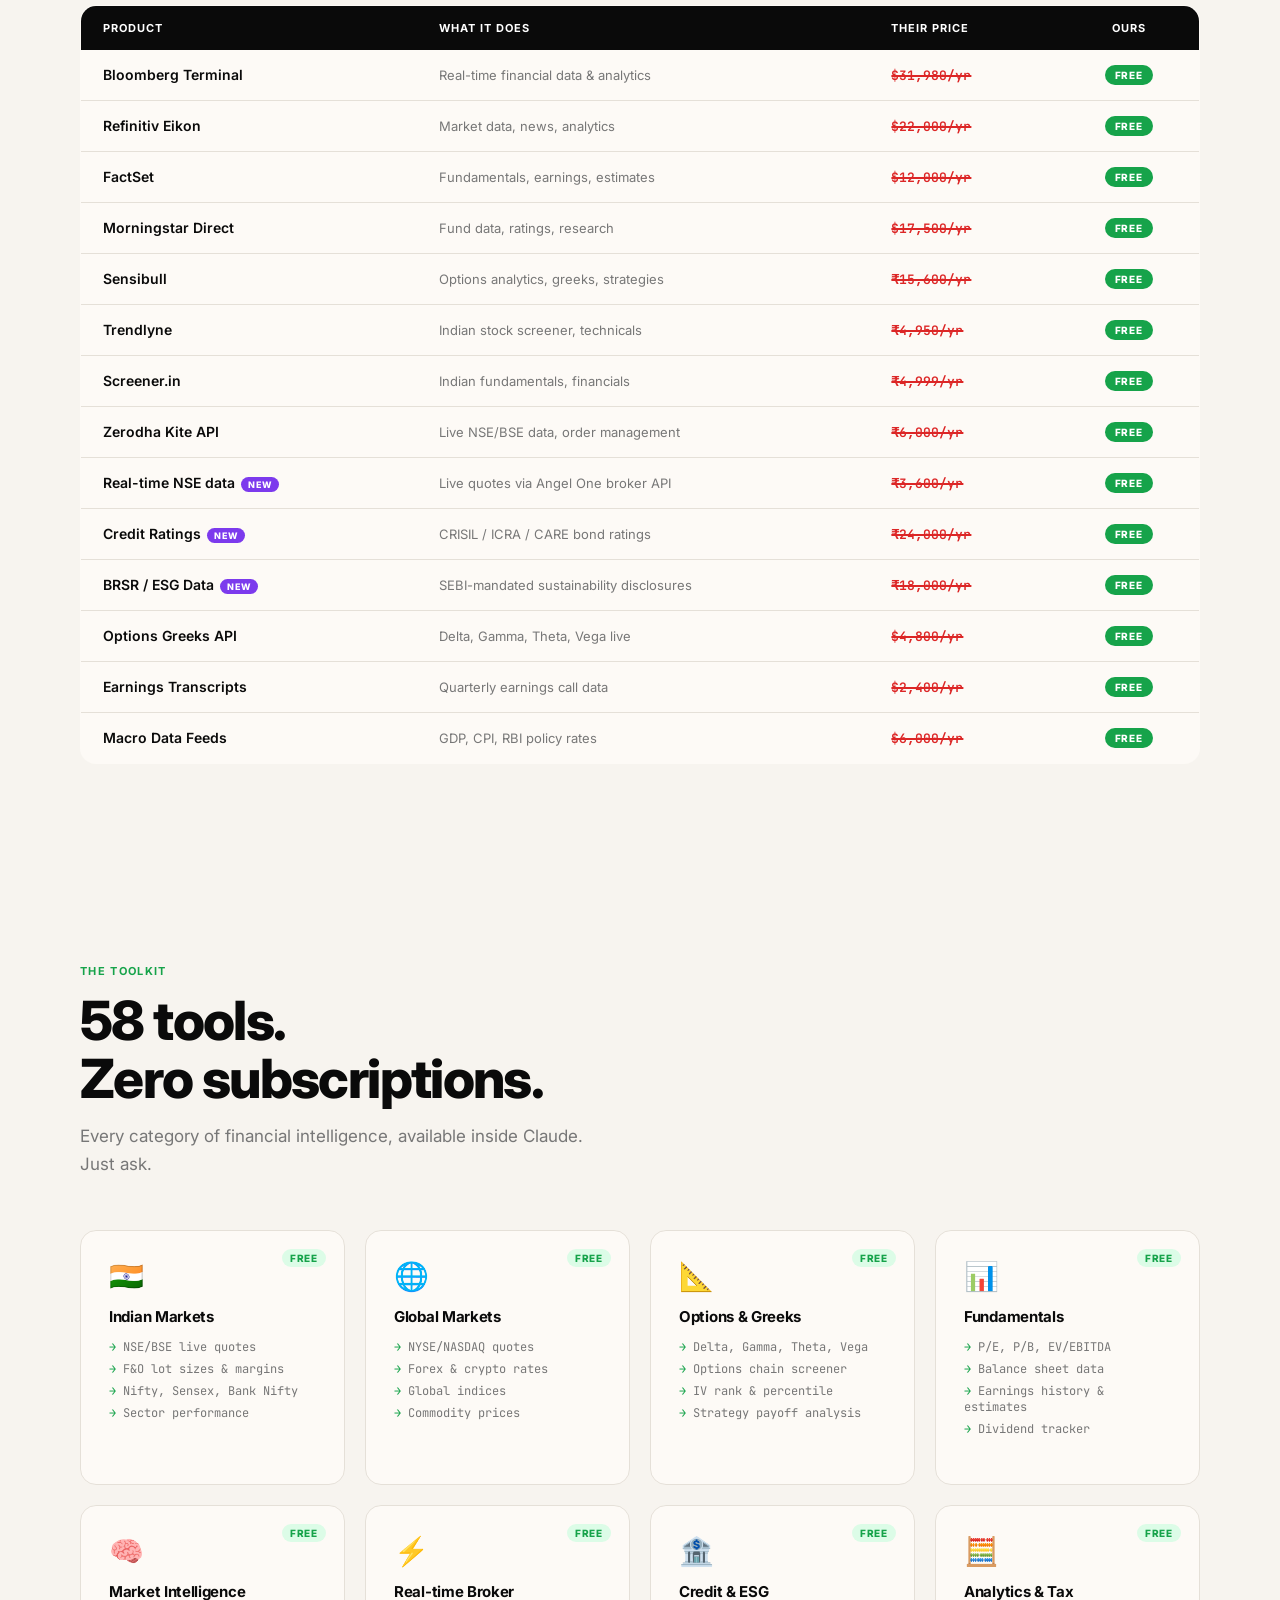
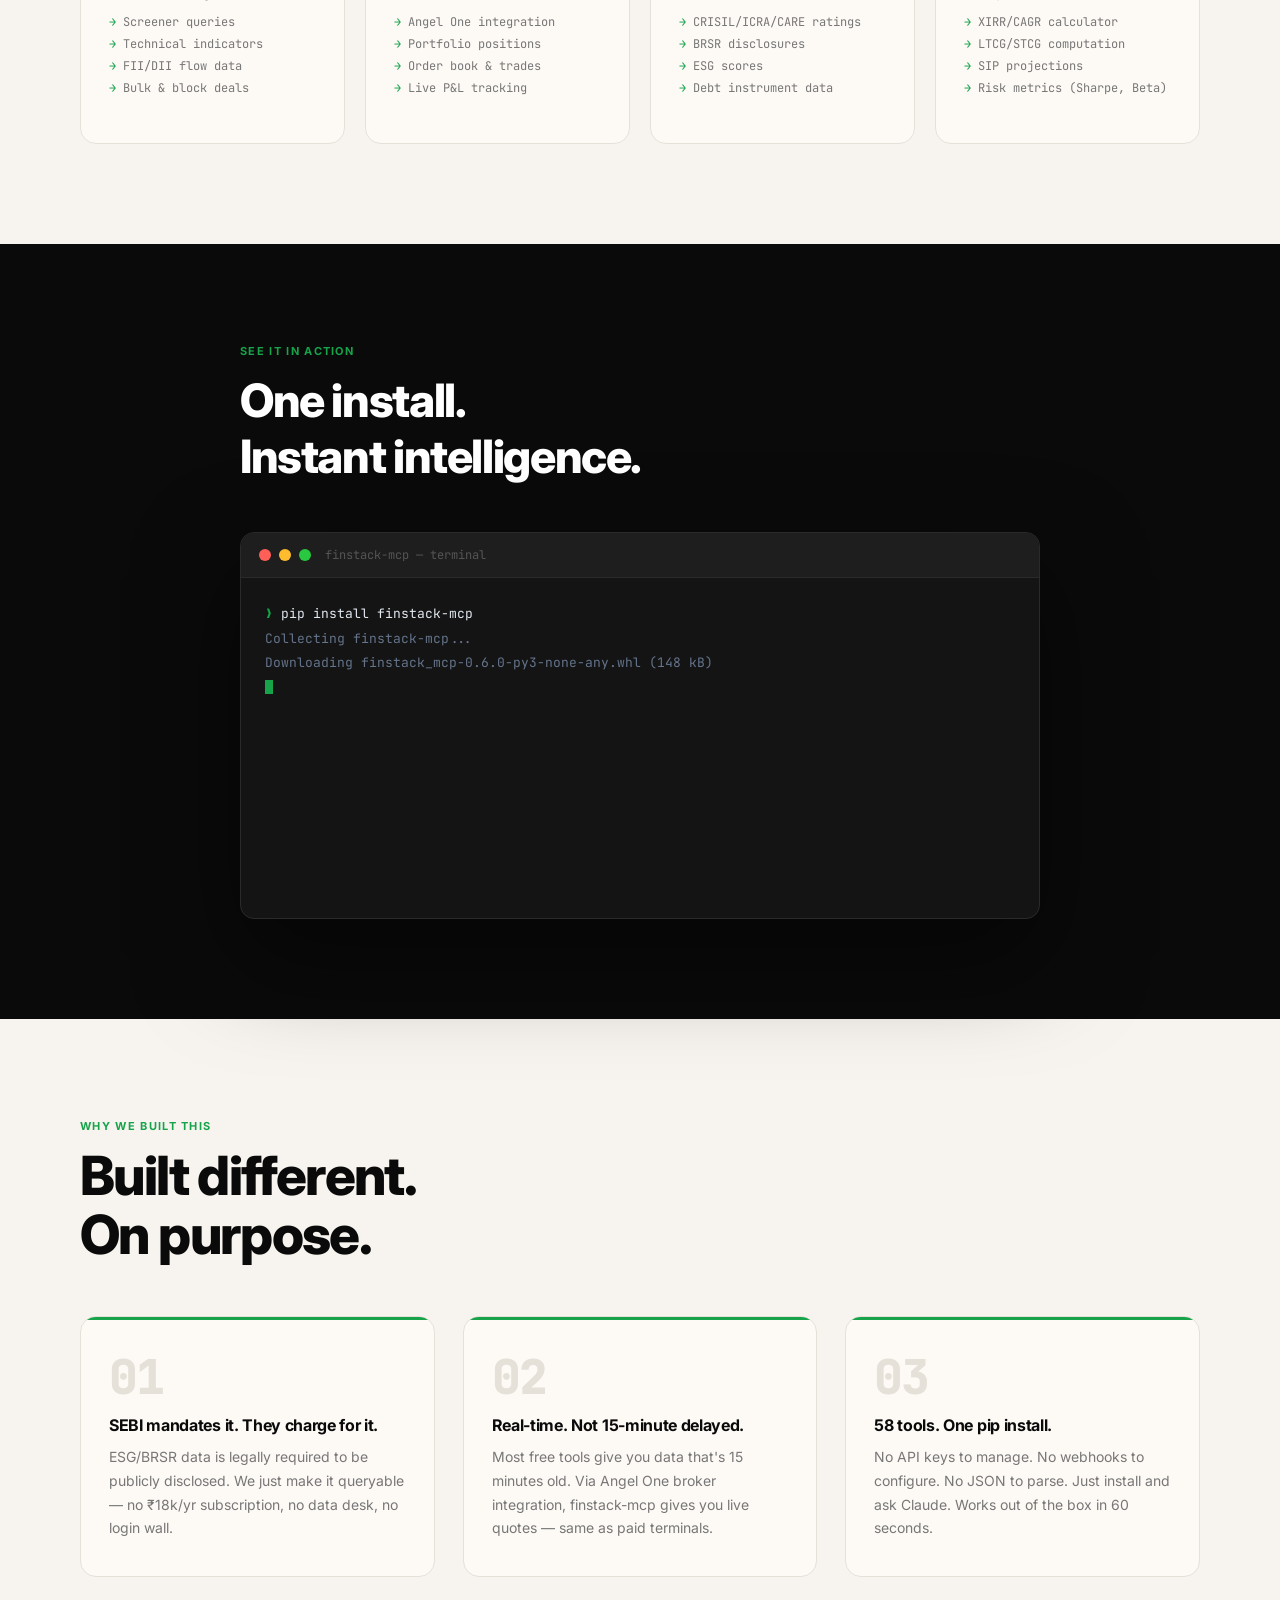
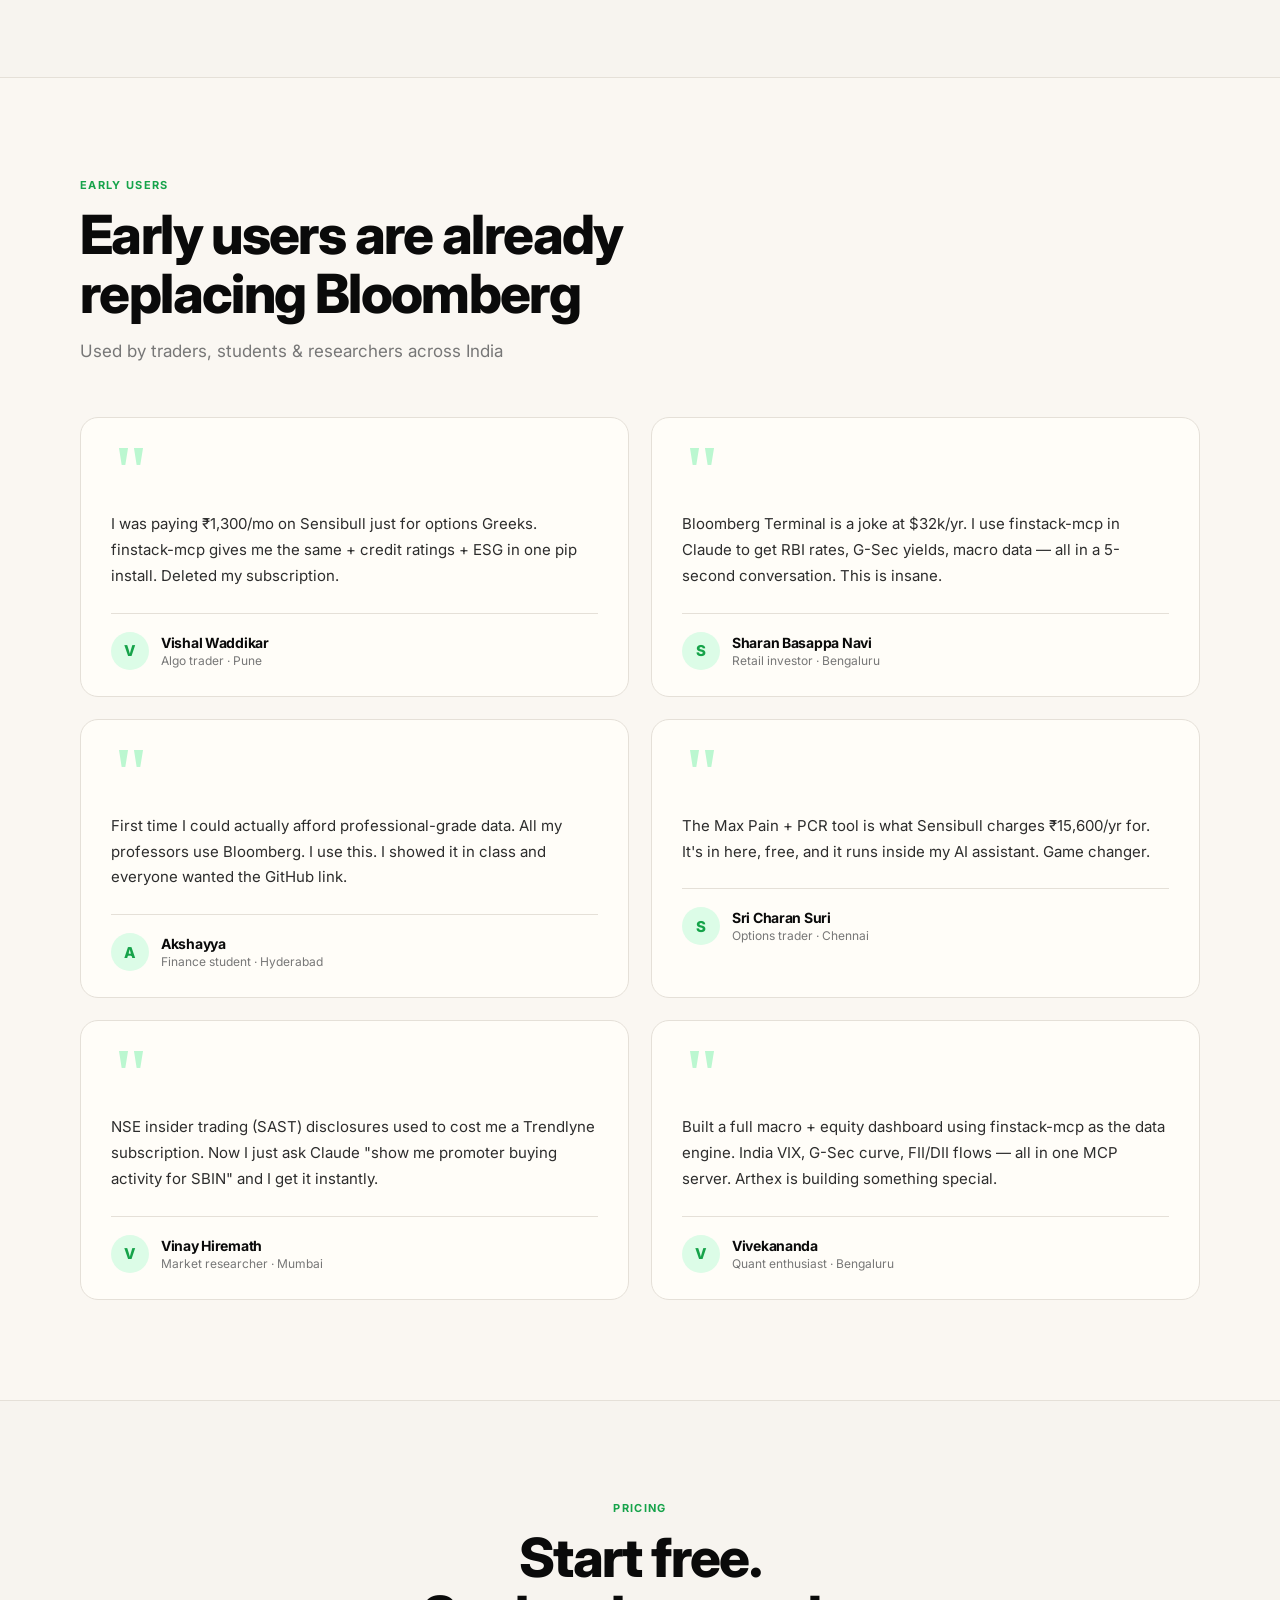
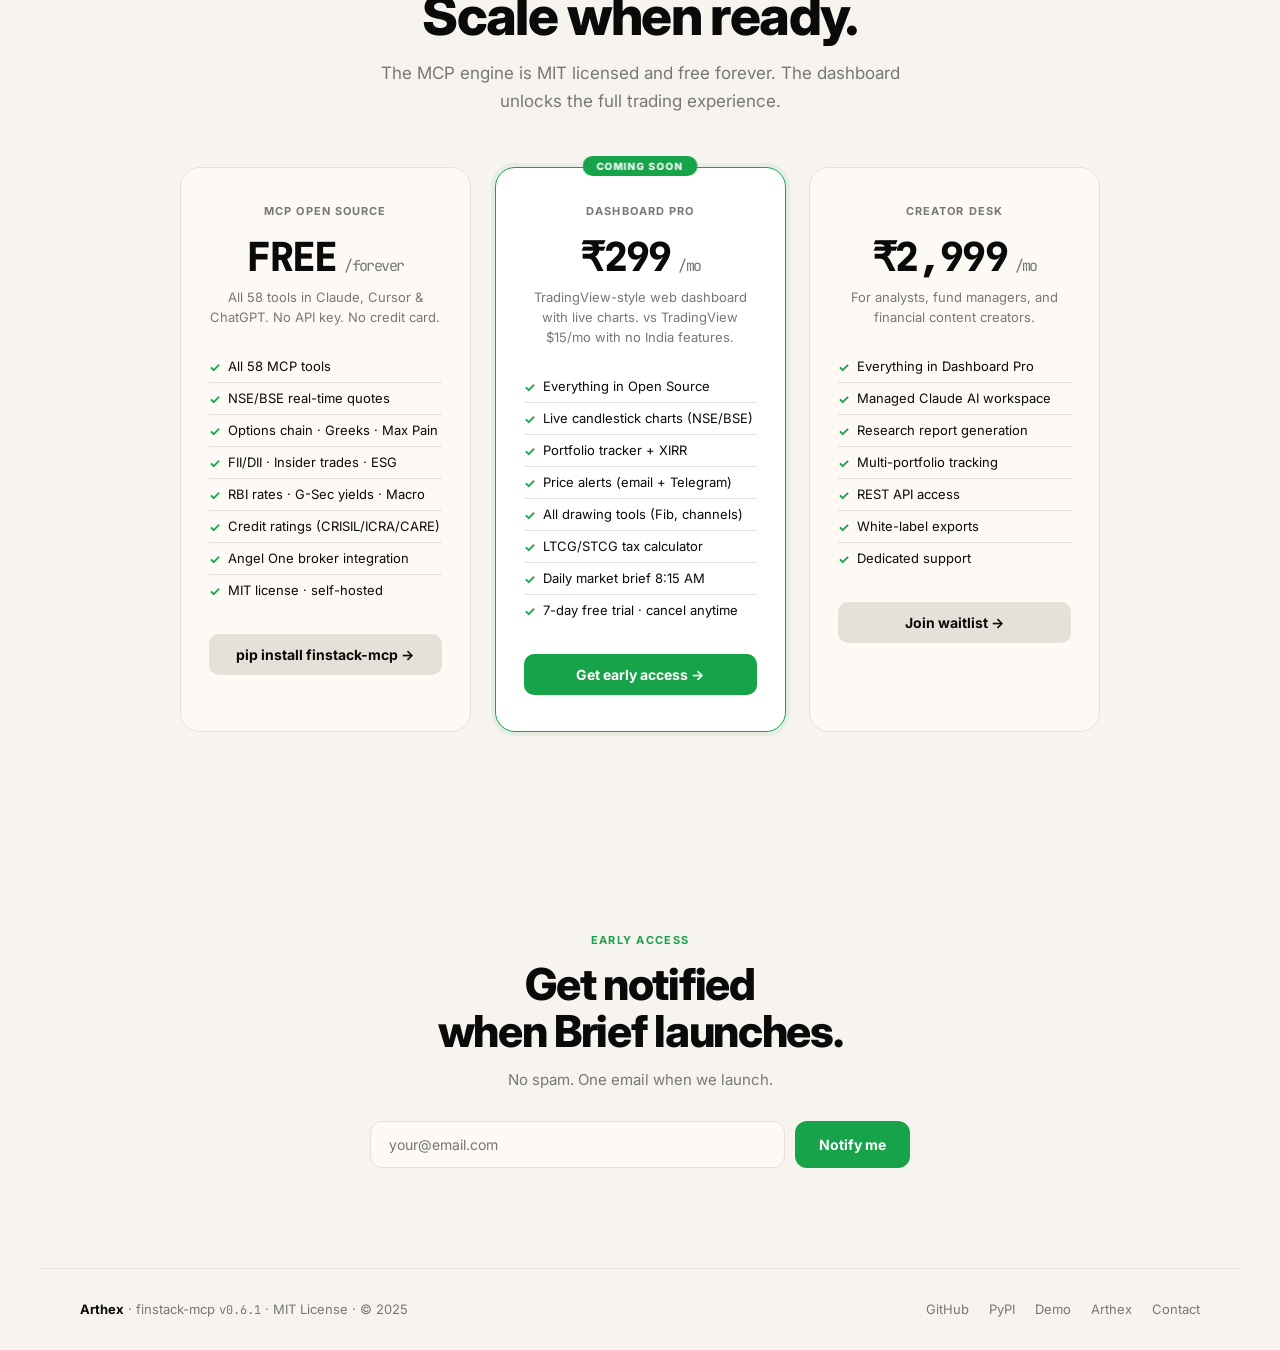
==== commit 20935f37: "Update pricing: Dashboard Pro ₹299/mo tier, clearer free vs paid breakdown" ====
--- a/landing-page/index.html
+++ b/landing-page/index.html
@@ -1580,45 +1580,53 @@
   <div class="section-wrap" style="text-align:center;">
     <div class="section-label reveal">pricing</div>
     <h2 class="section-title reveal">Start free.<br>Scale when ready.</h2>
-    <p class="section-sub reveal" style="margin:0 auto 52px;">The core toolkit is MIT licensed and always free. Premium tiers add managed briefings and workspace features.</p>
+    <p class="section-sub reveal" style="margin:0 auto 52px;">The MCP engine is MIT licensed and free forever. The dashboard unlocks the full trading experience.</p>
     <div class="pricing-grid reveal-group">
       <div class="pricing-card tilt-card">
-        <div class="pricing-plan">Open Source</div>
+        <div class="pricing-plan">MCP Open Source</div>
         <div class="pricing-price">FREE<span class="price-unit"> /forever</span></div>
-        <div class="pricing-desc">Self-hosted. MIT licensed.<br>Full 58-tool access.</div>
+        <div class="pricing-desc">All 58 tools in Claude, Cursor &amp; ChatGPT. No API key. No credit card.</div>
         <ul class="pricing-features">
           <li>All 58 MCP tools</li>
-          <li>Indian &amp; global markets</li>
-          <li>Options, fundamentals, ESG</li>
+          <li>NSE/BSE real-time quotes</li>
+          <li>Options chain · Greeks · Max Pain</li>
+          <li>FII/DII · Insider trades · ESG</li>
+          <li>RBI rates · G-Sec yields · Macro</li>
+          <li>Credit ratings (CRISIL/ICRA/CARE)</li>
           <li>Angel One broker integration</li>
-          <li>MIT license</li>
+          <li>MIT license · self-hosted</li>
         </ul>
-        <a href="https://pypi.org/project/finstack-mcp/" target="_blank" class="pricing-btn secondary">pip install →</a>
+        <a href="https://pypi.org/project/finstack-mcp/" target="_blank" class="pricing-btn secondary">pip install finstack-mcp →</a>
       </div>
       <div class="pricing-card featured tilt-card">
         <div class="pricing-badge">COMING SOON</div>
-        <div class="pricing-plan">FinStack Brief</div>
-        <div class="pricing-price">₹499<span class="price-unit"> /mo</span></div>
-        <div class="pricing-desc">Daily AI-generated market briefings delivered to you.</div>
+        <div class="pricing-plan">Dashboard Pro</div>
+        <div class="pricing-price">₹299<span class="price-unit"> /mo</span></div>
+        <div class="pricing-desc">TradingView-style web dashboard with live charts. vs TradingView $15/mo with no India features.</div>
         <ul class="pricing-features">
-          <li>Everything in OSS</li>
-          <li>Morning market brief (email)</li>
-          <li>Portfolio alerts</li>
-          <li>Custom watchlist analysis</li>
-          <li>Priority support</li>
+          <li>Everything in Open Source</li>
+          <li>Live candlestick charts (NSE/BSE)</li>
+          <li>Portfolio tracker + XIRR</li>
+          <li>Price alerts (email + Telegram)</li>
+          <li>All drawing tools (Fib, channels)</li>
+          <li>LTCG/STCG tax calculator</li>
+          <li>Daily market brief 8:15 AM</li>
+          <li>7-day free trial · cancel anytime</li>
         </ul>
-        <a href="#waitlist" class="pricing-btn green">Join waitlist →</a>
+        <a href="#waitlist" class="pricing-btn green">Get early access →</a>
       </div>
       <div class="pricing-card tilt-card">
         <div class="pricing-plan">Creator Desk</div>
         <div class="pricing-price">₹2,999<span class="price-unit"> /mo</span></div>
-        <div class="pricing-desc">For analysts, traders, and content creators.</div>
+        <div class="pricing-desc">For analysts, fund managers, and financial content creators.</div>
         <ul class="pricing-features">
-          <li>Everything in Brief</li>
-          <li>Managed Claude workspace</li>
+          <li>Everything in Dashboard Pro</li>
+          <li>Managed Claude AI workspace</li>
           <li>Research report generation</li>
           <li>Multi-portfolio tracking</li>
-          <li>API access</li>
+          <li>REST API access</li>
+          <li>White-label exports</li>
+          <li>Dedicated support</li>
         </ul>
         <a href="#waitlist" class="pricing-btn secondary">Join waitlist →</a>
       </div>
